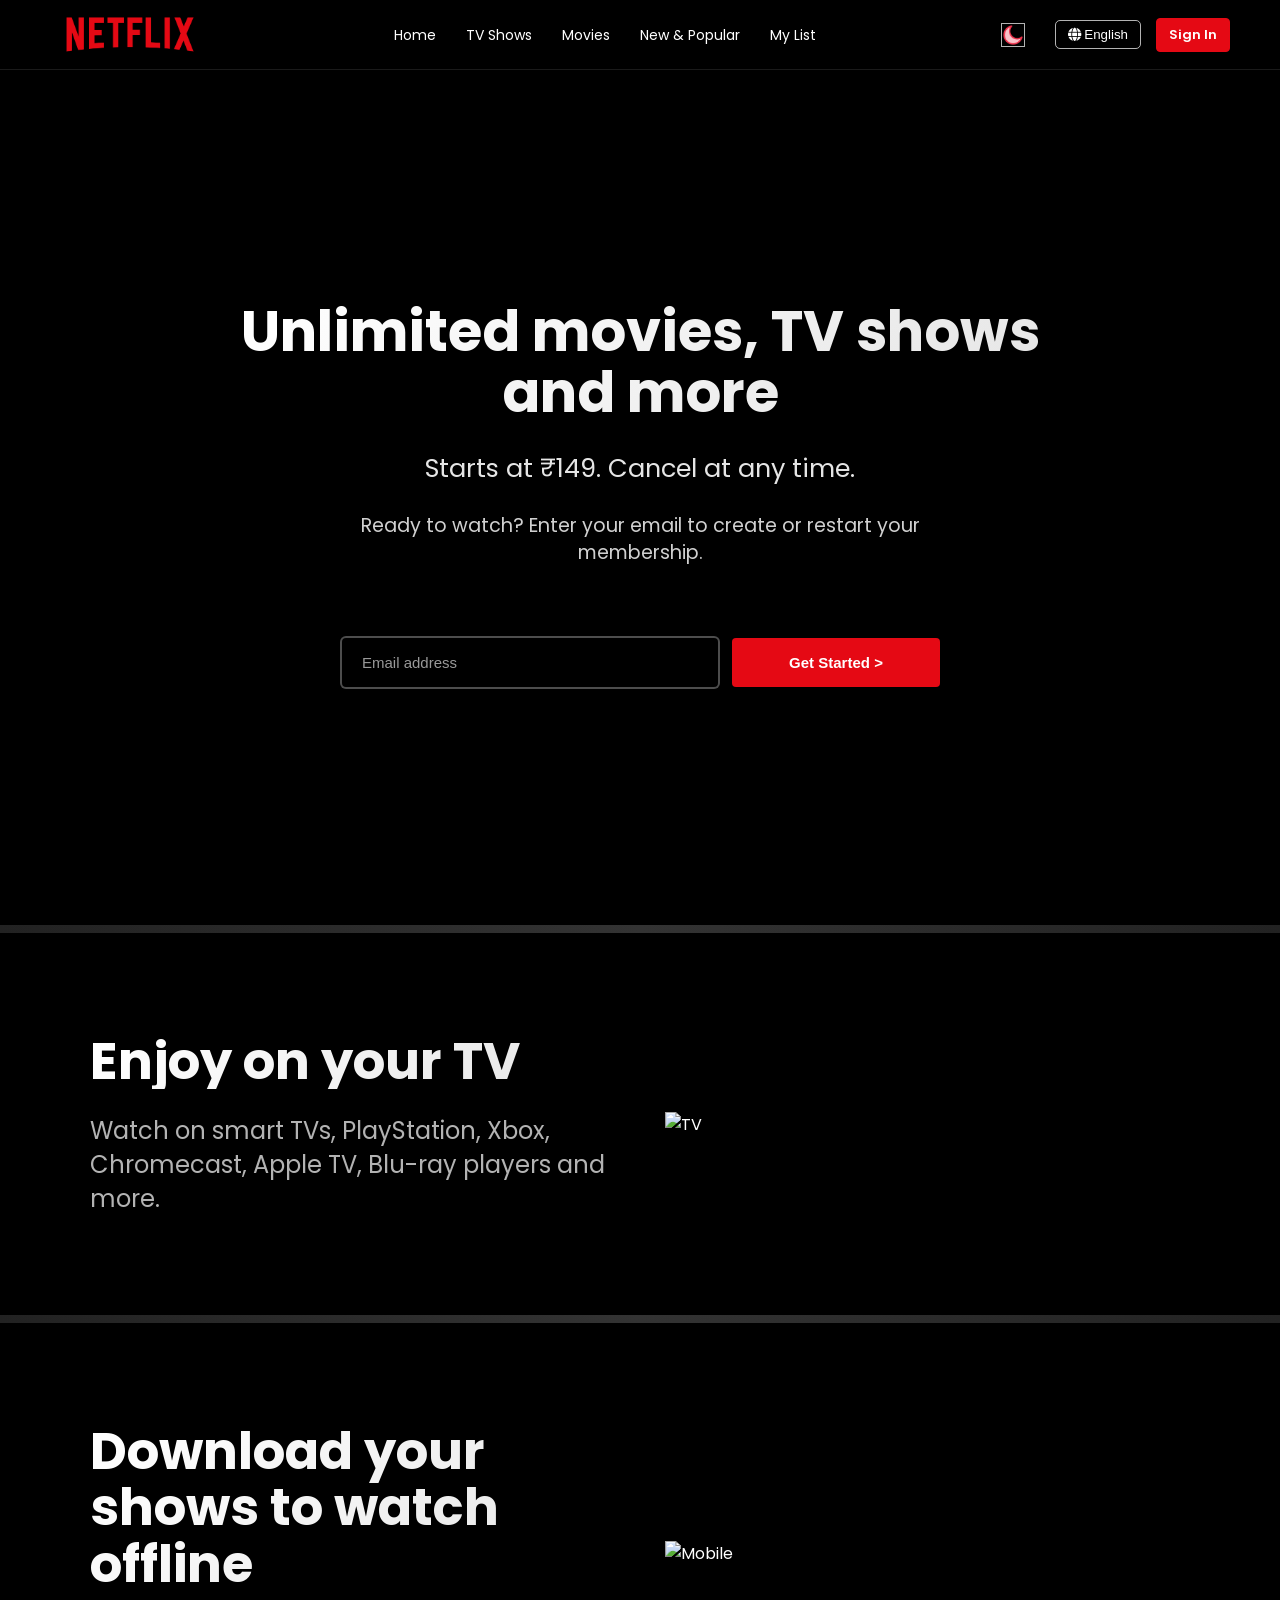
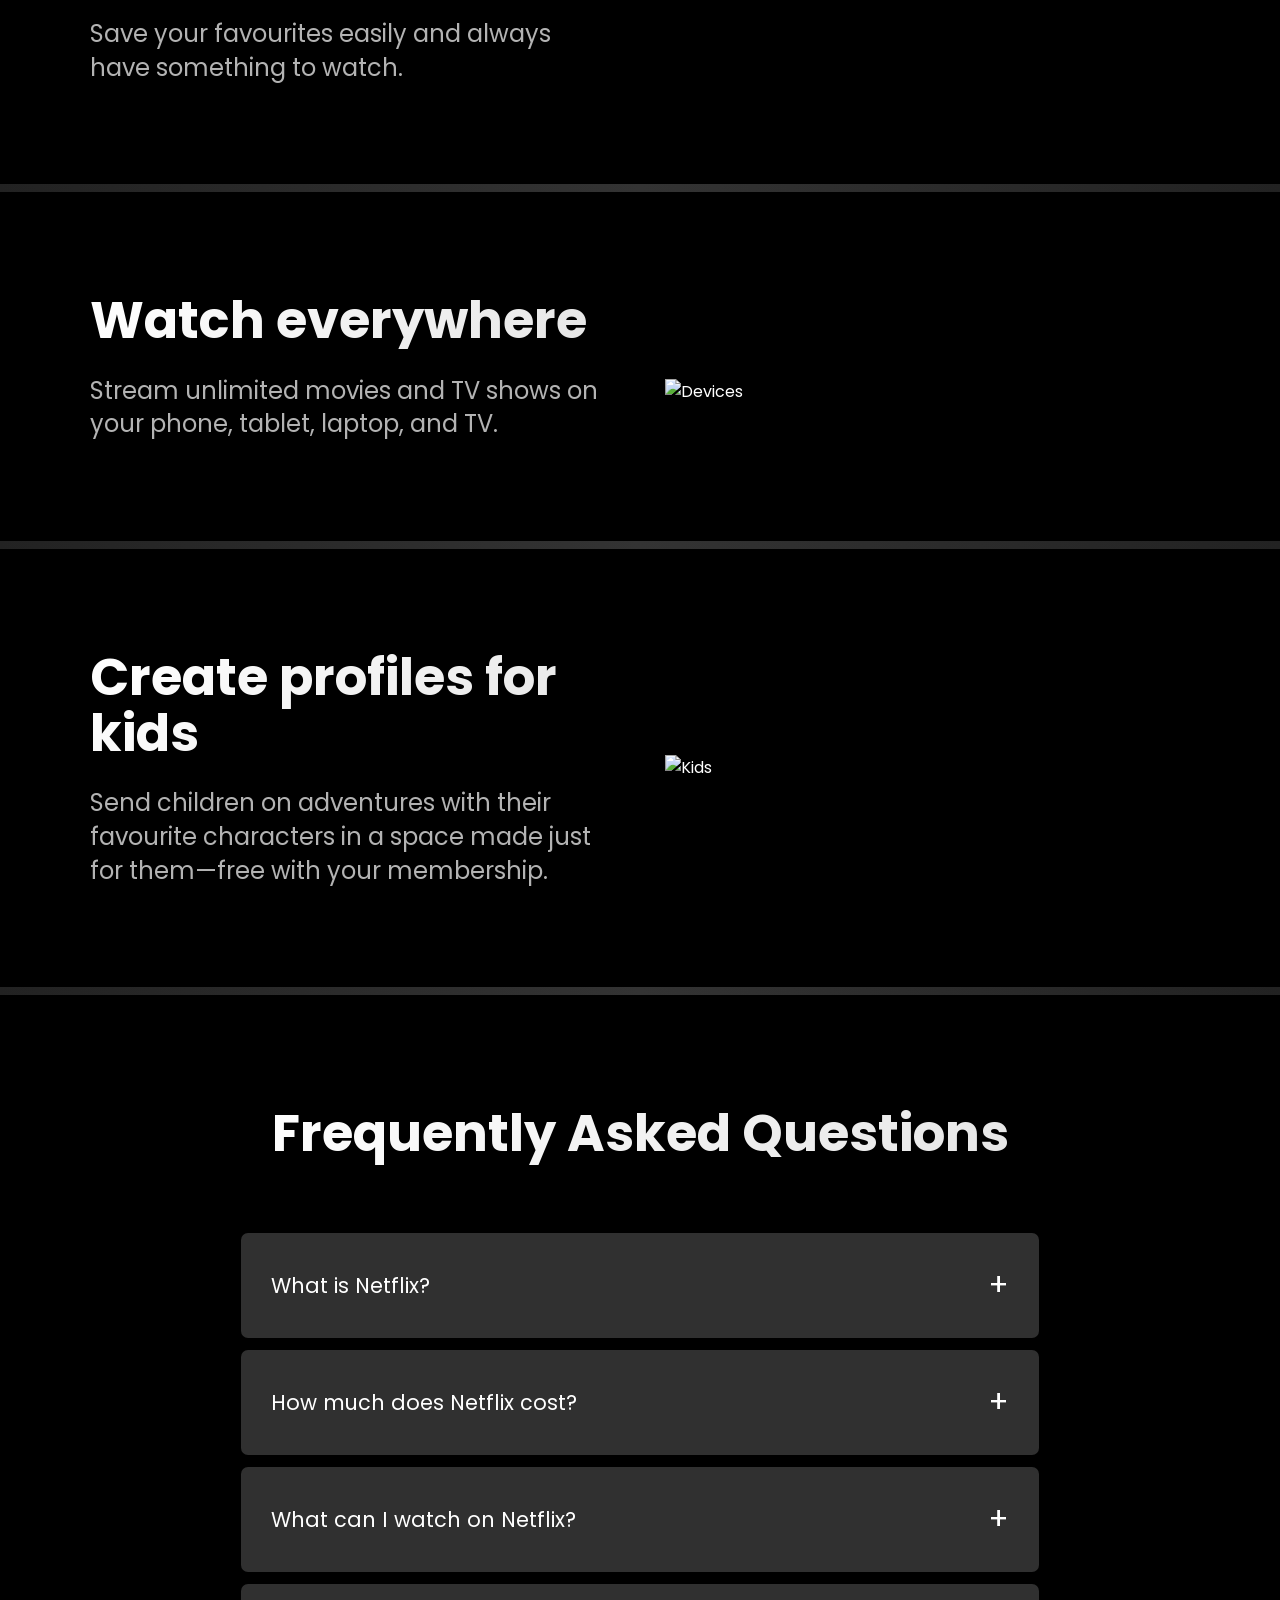
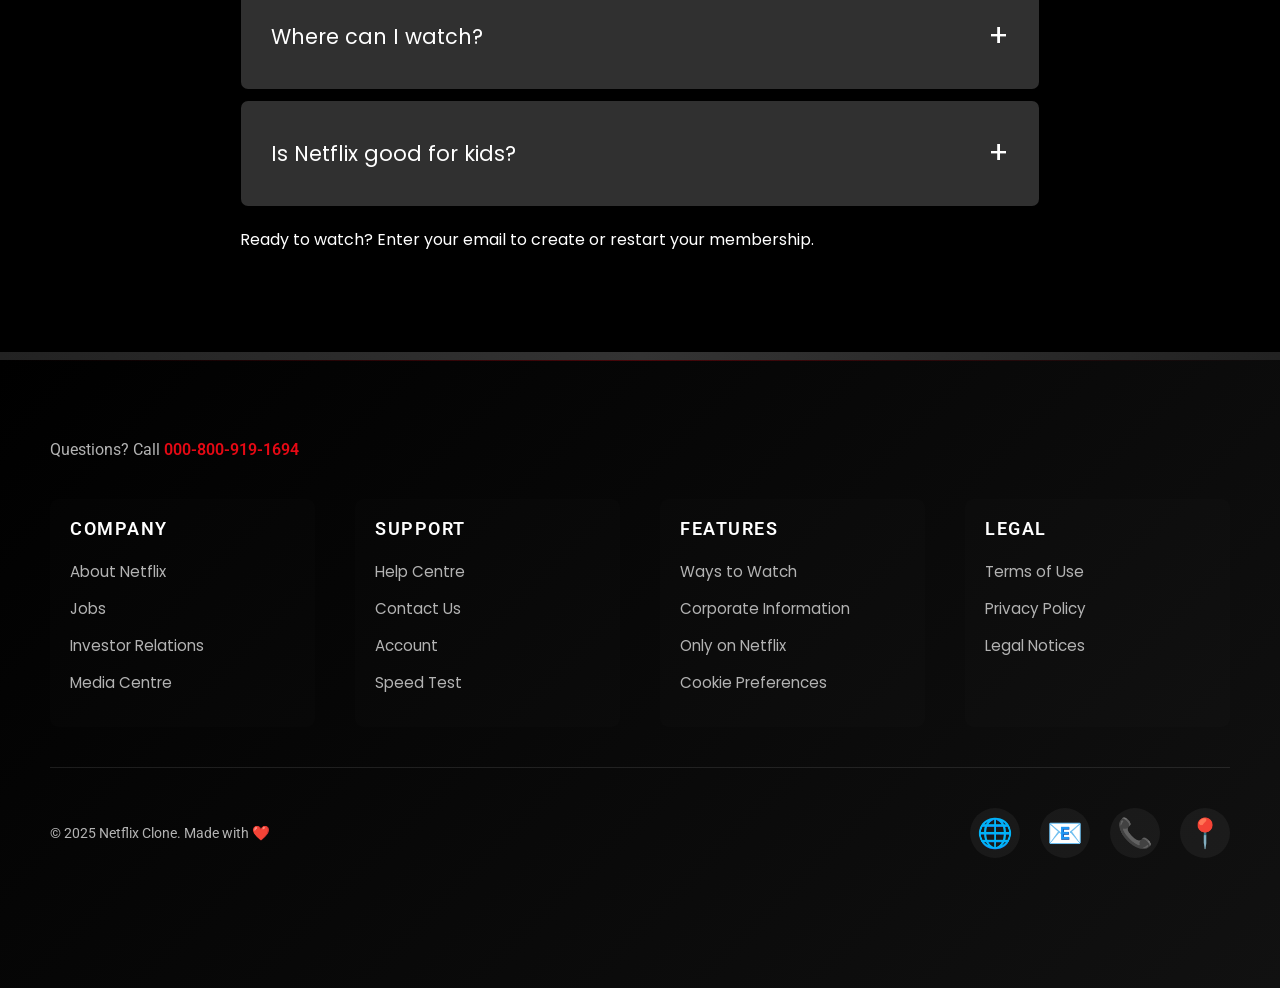
==== index.html @ 2ca9ced9 "AOS Animations added" ====
<!DOCTYPE html>
<html lang="en">
  <head>
    <meta charset="UTF-8" />
    <meta name="viewport" content="width=device-width, initial-scale=1.0" />
    <link
      href="https://fonts.googleapis.com/css2?family=Roboto:wght@400;700&family=Poppins:wght@300;400;600;700&display=swap"
      rel="stylesheet"
    />
    <link
      rel="stylesheet"
      href="https://cdnjs.cloudflare.com/ajax/libs/font-awesome/6.0.0/css/all.min.css"
    />
    <title>Netflix Clone</title>
    <link rel="stylesheet" href="style.css" />
    <link href="https://unpkg.com/aos@2.3.1/dist/aos.css" rel="stylesheet">

  </head>
  <body>
    Loading Screen
    <div id="loadingScreen" class="loading-screen">
        <iframe id="netflixIframe" src="animations/netflix.html" frameborder="0"></iframe>
    </div>


    <div class="main">
      <!-- Navigation -->
      <nav class="navbar" id="navbar">
  <div class="logo">
    <img src="assets/images/netflix-logo.png" alt="Netflix Logo" class="netflix-logo-img" />
  </div>
  <ul class="nav-links">
    <li style="--i: 1"><a href="home.html">Home</a></li>
    <li style="--i: 2"><a href="#">TV Shows</a></li>
    <li style="--i: 3"><a href="movies.html">Movies</a></li>
    <li style="--i: 4"><a href="#">New & Popular</a></li>
    <li style="--i: 5"><a href="#">My List</a></li>
  </ul>
  <div class="nav-buttons">
    <!-- Direct icon placement -->
    <img id="theme-toggle" src="darkmode.jpg" alt="Theme" style="width: 24px; height: 24px; cursor: pointer; margin-right: 15px;">
    
    <button id="lang-toggle" data-lang="en" style="background: none; border: 1px solid white; color: white; padding: 6px 12px; border-radius: 5px; cursor: pointer;">
      <i class="fas fa-globe"></i> English
    </button>
    <a href="signin.html" class="btn btn-red-sm">Sign In</a>
  </div>
</nav>


      <div class="box"></div>

      <div  data-aos="fade-up" class="hero">
        <span>Unlimited movies, TV shows and more</span>
        <span>Starts at ₹149. Cancel at any time.</span>
        <span>Ready to watch? Enter your email to create or restart your
          membership.</span
        >
        <div class="hero-buttons">
          <input
            type="email"
            name="email"
            id="heroEmail"
            placeholder="Email address"
            required
          />
          <button
            type="button"
            class="btn btn-red"
            onclick="handleFormSubmit()"
          >
            Get Started &gt;
          </button>
        </div>
      </div>

      <div class="separation"></div>
    </div>

    <section class="first animate-on-scroll">
      <div>
        <span data-aos="fade-up" >Enjoy on your TV</span>
        <span data-aos="fade-up" 
          >Watch on smart TVs, PlayStation, Xbox, Chromecast, Apple TV, Blu-ray
          players and more.</span
        >
      </div>
      <div  data-aos="fade-up"  class="secImg">
        <img  data-aos="fade-up" 
          src="https://assets.nflxext.com/ffe/siteui/acquisition/ourStory/fuji/desktop/tv.png"
          alt="TV"
        />
        <video  data-aos="fade-up"
          src="https://assets.nflxext.com/ffe/siteui/acquisition/ourStory/fuji/desktop/video-tv-in-0819.m4v"
          autoplay
          loop
          muted
        ></video>
      </div>
    </section>

    <div class="separation"></div>

    <section class="first second animate-on-scroll">
      <div class="secImg">
        <img  data-aos="fade-up" 
          src="https://assets.nflxext.com/ffe/siteui/acquisition/ourStory/fuji/desktop/mobile-0819.jpg"
          alt="Mobile"
        />
      </div>
      <div>
        <span  data-aos="fade-up" >Download your shows to watch offline</span>
        <span  data-aos="fade-up" 
          >Save your favourites easily and always have something to watch.</span
        >
      </div>
    </section>

    <div class="separation"></div>

    <section class="first third animate-on-scroll">
      <div>
        <span  data-aos="fade-up" >Watch everywhere</span>
        <span  data-aos="fade-up" 
          >Stream unlimited movies and TV shows on your phone, tablet, laptop,
          and TV.</span
        >
      </div>
      <div  data-aos="fade-up" class="imgno3">
        <img  data-aos="fade-up" 
          src="https://assets.nflxext.com/ffe/siteui/acquisition/ourStory/fuji/desktop/device-pile-in.png"
          alt="Devices"
        />
        <video  data-aos="fade-up" 
          src="https://assets.nflxext.com/ffe/siteui/acquisition/ourStory/fuji/desktop/video-devices-in.m4v"
          autoplay
          loop
          muted
        ></video>
      </div>
    </section>

    <div class="separation"></div>

    <section class="first second animate-on-scroll">
      <div class="secImg">
        <img  data-aos="fade-up" 
          src="https://occ-0-2849-3646.1.nflxso.net/dnm/api/v6/19OhWN2dO19C9txTON9tvTFtefw/AAAABVr8nYuAg0xDpXDv0VI9HUoH7r2aGp4TKRCsKNQrMwxzTtr-NlwOHeS8bCI2oeZddmu3nMYr3j9MjYhHyjBASb1FaOGYZNYvPBCL.png?r=54d"
          alt="Kids"
        />
      </div>
      <div>
        <span  data-aos="fade-up" >Create profiles for kids</span>
        <span  data-aos="fade-up" 
          >Send children on adventures with their favourite characters in a
          space made just for them—free with your membership.</span
        >
      </div>
    </section>

    <div class="separation"></div>

    <section class="faq">
  <h2  data-aos="fade-up"  data-i18n="faq_heading">Frequently Asked Questions</h2>

      <div class="faqbox" style="--i: 1">
    <div class="faq-header">
      <div data-aos="fade-right" class="question" data-i18n="faq_q1">What is Netflix?</div>
      <span class="faq-plus-icon ">+</span>
    </div>
    <div  data-aos="fade-up"  class="answer" data-i18n="faq_a1">
      Netflix is a streaming service that offers a wide variety of award-winning TV shows, movies, anime, documentaries and more.
    </div>
  </div>

        <div  data-aos="fade-up"  class="faqbox" style="--i: 2">
    <div class="faq-header">
      <div data-aos="fade-right" class="question" data-i18n="faq_q2">How much does Netflix cost?</div>
      <span data-aos="fade-right" class="faq-plus-icon ">+</span>
    </div>
    <div data-aos="fade-right" class="answer" data-i18n="faq_a2">
      Watch Netflix on your smartphone, tablet, Smart TV, laptop, or streaming device, all for one fixed monthly fee. Plans start from ₹149 to ₹649 a month.
    </div>
  </div>

        <div class="faqbox" style="--i: 3">
    <div class="faq-header">
      <div data-aos="fade-right" class="question" data-i18n="faq_q3">What can I watch on Netflix?</div>
      <span data-aos="fade-right" class="faq-plus-icon ">+</span>
    </div>
    <div class="answer" data-i18n="faq_a3">
      Netflix has an extensive library of feature films, documentaries, TV shows, anime, award-winning Netflix originals, and more.
    </div>
  </div>

  <div class="faqbox" style="--i: 4">
    <div class="faq-header">
      <div data-aos="fade-right" class="question" data-i18n="faq_q4">Where can I watch?</div>
      <span data-aos="fade-right" class="faq-plus-icon ">+</span>
    </div>
    <div data-aos="fade-right" class="answer" data-i18n="faq_a4">
      Watch anywhere, anytime. Sign in with your Netflix account to watch instantly on the web at netflix.com from your personal computer or on any internet-connected device.
    </div>
  </div>

  <div class="faqbox" style="--i: 5">
    <div class="faq-header">
      <div class="question" data-i18n="faq_q5" data-aos="fade-right">Is Netflix good for kids?</div>
      <span data-aos="fade-right" class="faq-plus-icon ">+</span>
    </div>
    <div class="answer" data-i18n="faq_a5">
      The Netflix Kids experience is included in your membership to give parents control while kids enjoy family-friendly TV shows and movies.
    </div>
  </div>

  <p data-aos="fade-up" data-i18n="faq_cta" style="margin-top: 20px;">
    Ready to watch? Enter your email to create or restart your membership.
  </p>
</section>

    <div class="separation"></div>

    <!-- Back to Top Button (Circular Progress) -->
    <button
      id="backToTopBtn"
      class="back-to-top-progress"
      onclick="scrollToTop()"
      title="Back to top"
      aria-label="Back to top"
    >
      <svg viewBox="0 0 36 36" class="circular-progress">
        <path
          class="circle-bg"
          d="M18 2.0845 a 15.9155 15.9155 0 0 1 0 31.831 a 15.9155 15.9155 0 0 1 0 -31.831"
        />
        <path
          class="circle-progress"
          stroke-dasharray="0, 100"
          d="M18 2.0845 a 15.9155 15.9155 0 0 1 0 31.831 a 15.9155 15.9155 0 0 1 0 -31.831"
        />
      </svg>
      <i class="fas fa-arrow-up"></i>
    </button>

    <!-- Enhanced Footer -->
    <footer>
      <div class="footer-container">
        <div class="footer-contact">
          <p data-aos="fade-up">
            Questions? Call <a href="tel:000-800-919-1694">000-800-919-1694</a>
          </p>
        </div>

      
          
          <div class="footer-links">
              <div class="footer-column" style="--i: 1">
                  <h4 data-aos="fade-up">Company</h4>
                  <ul data-aos="fade-up">
                      <li><a href="#">About Netflix</a></li>
                      <li><a href="#">Jobs</a></li>
                      <li><a href="#">Investor Relations</a></li>
                      <li><a href="#">Media Centre</a></li>
                  </ul>
              </div>
              
              <div class="footer-column" style="--i: 2">
                  <h4 data-aos="fade-up">Support</h4>
                  <ul data-aos="fade-up">
                      <li><a href="#">Help Centre</a></li>
                      <li><a href="contact-us.html">Contact Us</a></li>
                      <li><a href="#">Account</a></li>
                      <li><a href="#">Speed Test</a></li>
                  </ul>
              </div>
              
              <div class="footer-column" style="--i: 3">
                  <h4 data-aos="fade-up">Features</h4>
                  <ul data-aos="fade-up">
                      <li><a href="#">Ways to Watch</a></li>
                      <li><a href="#">Corporate Information</a></li>
                      <li><a href="#">Only on Netflix</a></li>
                      <li><a href="#">Cookie Preferences</a></li>
                  </ul>
              </div>
              
              <div class="footer-column" style="--i: 4">
                  <h4 data-aos="fade-up">Legal</h4>
                  <ul data-aos="fade-up">
                      <li><a href="/Terms of use/terms.html">Terms of Use</a></li>
                      <li><a href="/Privacy/privacy.html">Privacy Policy</a></li>
                      <li><a href="/Legal Notices/legal.html">Legal Notices</a></li>
                  </ul>
              </div> 
          </div>
        </div>

        <div class="footer-bottom">
          <p data-aos="fade-up">&copy; 2025 Netflix Clone. Made with ❤️</p>
          <div data-aos="fade-up" class="social-links">
            <a href="#" aria-label="Social Media">🌐</a>
            <a href="#" aria-label="Contact Email">📧</a>
            <a href="#" aria-label="Contact Phone">📞</a>
            <a href="#" aria-label="Location">📍</a>
          </div>
        </div>
      </div>
    </footer>

    <script src="script.js"></script>
<script src="https://unpkg.com/aos@2.3.1/dist/aos.js"></script>
<script>
  AOS.init({
    duration: 800,
    easing: 'ease-in-out',
    once: true,
    delay: 400
  });

  window.addEventListener("message", function(event) {
    console.log("Message received in parent:", event.data);

    if (event.data === "netflix-animation-complete") {
      const loading = document.getElementById("loadingScreen");
      if (loading) loading.style.display = "none";  // hide preloader
      document.body.style.overflow = "";            // restore scrolling

      // Force AOS to recalc after layout changes
      requestAnimationFrame(() => {
        AOS.refreshHard();
        window.dispatchEvent(new Event("scroll"));  // force trigger
        window.scrollBy(0, 1); 
        window.scrollBy(0, -1); 
      });
    }
  });
</script>
  </body>
</html>

<style>
  /* ...existing styles... */
  .netflix-logo-img {
    max-width: 160px;
    width: 100%;
    height: auto;
    display: block;
  }
  @media (max-width: 480px) {
    .netflix-logo-img {
      max-width: 100px;
    }
  }
</style>
---- style.css ----
/* @import url('./animations/loading-animation.css'); */

/* Global Reset & Base Styles */
* {
  margin: 0;
  padding: 0;
  box-sizing: border-box;
  transition: all 0.3s ease; /* Smooth transitions f */
}

/* Theme Variable */
:root {
 --bg-primary: #000000;
  --bg-secondary: #111111;
  --bg-tertiary: #222222;
  --text-primary: #ffffff;
  --text-secondary: #e5e5e5;
  --text-muted: #b3b3b3;
  --border-color: rgba(255, 255, 255, 0.1);
  --separation-bg: linear-gradient(90deg, #222, #333, #222);
}

/* Light Theme Variables */
:root.light-theme {
  --bg-primary: #ffffff;
  --bg-secondary: #f8f9fa;
  --bg-tertiary: #e9ecef;
  --text-primary: #000000;
  --text-secondary: #333333;
  --text-muted: #666666;
  --border-color: rgba(0, 0, 0, 0.1);
  --separation-bg: linear-gradient(90deg, #ddd, #ccc, #ddd);
}

body {
  background-color: #000;
  color: #fff;
  overflow-x: hidden;
  background-color: var(--bg-primary);
  color: var(--text-primary);
  font-family: "Poppins", sans-serif;
  overflow-x: hidden;
  transition: all 0.3s ease;
}

/* Language button styles - Fixed to match original */
.lang-btn {
  padding: 6px 12px;
  border: 1px solid rgba(255, 255, 255, 0.7);
  background: transparent;
  color: #fff;
  text-decoration: none;
  border-radius: 4px;
  font-size: 13px;
  cursor: pointer;
  display: inline-block;
  position: relative;
  overflow: hidden;
  transition: all 0.3s ease;
}

/* Theme toggle button styles */
.nav-buttons .theme-btn {
  display: flex !important;
  align-items: center !important;
  gap: 6px !important;
  padding: 6px 12px !important;
  border: 1px solid rgba(255, 255, 255, 0.7) !important;
  background-color: transparent !important;
  color: #ffffff !important;
  border-radius: 4px !important;
  font-size: 13px !important;
  cursor: pointer !important;
  transition: all 0.3s ease !important;
}

/* Light theme button */
:root.light-theme .nav-buttons .theme-btn {
  color: #000000 !important;
  border: 1px solid rgba(0, 0, 0, 0.7) !important;
  background-color: rgba(255, 255, 255, 0.2) !important;
}

/* Icon styles */
.nav-buttons .theme-btn .theme-icon {
  width: 18px !important;
  height: 18px !important;
  filter: none !important;
  opacity: 1 !important;
  transition: all 0.3s ease !important;
}

/* Text */
.nav-buttons .theme-btn .theme-text {
  font-weight: 500 !important;
  color: #ffffff !important;
}

:root.light-theme .nav-buttons .theme-btn .theme-text {
  color: #000000 !important;
}

:root.light-theme .lang-btn {
  border-color: rgba(0, 0, 0, 0.3);
  color: var(--text-primary);
}

/* Hover effects */
.nav-buttons .theme-btn:hover {
  background-color: rgba(255, 255, 255, 0.1) !important;
  transform: translateY(-2px) scale(1.05) !important;
  border-color: rgba(255, 255, 255, 0.9) !important;
}

:root.light-theme .nav-buttons .theme-btn:hover {
  background-color: rgba(0, 0, 0, 0.15) !important;
  border-color: rgba(0, 0, 0, 0.9) !important;
  color: #000000 !important;
}

.nav-buttons .theme-btn:hover .theme-icon {
  transform: rotate(15deg) scale(1.1) !important;
}


.lang-btn:hover {
  background: rgba(255, 255, 255, 0.1);
  transform: translateY(-2px) scale(1.05);
  border-color: rgba(255, 255, 255, 0.9);
}

/* Force icon visibility with maximum specificity */
#theme-toggle {
  display: block !important;
  visibility: visible !important;
  opacity: 1 !important;
  width: 24px !important;
  height: 24px !important;
  cursor: pointer !important;
  margin-right: 15px !important;
  border: none !important;
  background: none !important;
  filter: none !important;
  position: relative !important;
  z-index: 10000 !important;
  /* Add a temporary border to see if element is there */
  border: 1px solid red !important;
}

#theme-toggle:hover {
  transform: scale(1.1) rotate(15deg) !important;
  opacity: 1 !important;
}

/* Ensure nav-buttons container doesn't hide it */
.nav-buttons {
  display: flex !important;
  align-items: center !important;
  gap: 15px !important;
  z-index: 9999 !important;
  position: relative !important;
}

/* Remove any conflicting styles */
.theme-icon-only {
  display: none !important; /* Remove this class if it exists */
}

.theme-icon-only:hover {
  transform: scale(1.1) rotate(15deg) !important;
}

/* Simple FAQ heading color fix */
:root.light-theme .faq h2 {
  color: #000000 !important;
  background: none !important;
  -webkit-background-clip: unset !important;
  -webkit-text-fill-color: unset !important;
}



/* Content sections theme - Fixed text visibility */
.first {
  padding: 100px 50px;
  display: grid;
  grid-template-columns: 1fr 1fr;
  gap: 50px;
  align-items: center;
  max-width: 1200px;
  margin: 0 auto;
  position: relative;
  background-color: var(--bg-primary);
  color: var(--text-primary);
}

/* Additional override for theme button visibility */
button#theme-toggle {
  color: #ffffff !important;
}

:root.light-theme button#theme-toggle {
  color: #000000 !important;
}

button#theme-toggle .theme-text {
  color: inherit !important;
}

button#theme-toggle .theme-icon {
  display: block !important;
  visibility: visible !important;
}

.first span:first-child {
  display: block;
  font-size: clamp(2rem, 4vw, 3.2rem);
  font-weight: 700;
  margin-bottom: 25px;
  line-height: 1.1;
  color: var(--text-primary);
}

:root.light-theme .first span:first-child {
  background: none;
  -webkit-background-clip: unset;
  -webkit-text-fill-color: unset;
  color: var(--text-primary);
}

.first span:last-child {
  display: block;
  font-size: clamp(1.1rem, 2vw, 1.5rem);
  color: var(--text-muted);
  line-height: 1.4;
}

/* Ensure all sections inherit theme colors */
.first.second {
  direction: rtl;
  background-color: var(--bg-primary);
  color: var(--text-primary);
}

.first.second > * {
  direction: ltr;
}

.first.third {
  background-color: var(--bg-primary);
  color: var(--text-primary);
}

.first.animate-on-scroll {
  background-color: var(--bg-primary);
  color: var(--text-primary);
}


html {
  scroll-behavior: smooth;
}

/* Custom Scrollbar  */
::-webkit-scrollbar {
  width: 5px;
}
::-webkit-scrollbar-track {
  background: #1a1a1a;
}
::-webkit-scrollbar-thumb {
  background: #e50914;
  border-radius: 4px;
}
::-webkit-scrollbar-thumb:hover {
  background: #f40612;
}

/* Keyframe Animations */
@keyframes fadeInUp {
  from {
    opacity: 0;
    transform: translateY(40px);
  }
  to {
    opacity: 1;
    transform: translateY(0);
  }
}

@keyframes slideDown {
  from {
    opacity: 0;
    transform: translateY(-30px);
  }
  to {
    opacity: 1;
    transform: translateY(0);
  }
}

@keyframes shimmer {
  0% {
    left: -100%;
  }
  100% {
    left: 100%;
  }
}

/* Navigation Bar */
.navbar {
  position: fixed;
  top: 0;
  width: 100%;
  z-index: 1000;
  padding: 15px 50px;
  height: 70px;
  background: linear-gradient(180deg, rgba(0, 0, 0, 0.9) 0%, rgba(0, 0, 0, 0.7) 70%, transparent 100%);
  display: flex;
  justify-content: space-between;
  align-items: center;
}

.navbar.scrolled {
  background: rgba(0, 0, 0, 0.95);
  backdrop-filter: blur(15px);
  border-bottom: 1px solid rgba(255, 255, 255, 0.1);
}

.netflix-logo {
  height: 28px;
  animation: slideDown 0.8s ease;
}
.netflix-logo:hover {
  transform: scale(1.1) rotate(1deg);
  filter: brightness(1.2);
}

.nav-links {
  display: flex;
  list-style: none;
  gap: 30px;
}
.nav-links li {
  animation: slideDown 0.8s ease;
  animation-delay: calc(var(--i) * 0.1s);
  opacity: 0;
  animation-fill-mode: forwards;
}
.nav-links a {
  color: #fff;
  text-decoration: none;
  font-size: 14px;
  position: relative;
  padding: 8px 0;
}
.nav-links a:hover {
  color: #e5e5e5;
  transform: translateY(-2px);
}
.nav-links a::after {
  content: "";
  position: absolute;
  bottom: 0;
  left: 50%;
  width: 0;
  height: 2px;
  background: linear-gradient(90deg, transparent, #e50914, transparent);
  transform: translateX(-50%);
}
.nav-links a:hover::after {
  width: 100%;
}

.nav-buttons {
  display: flex;
  align-items: center;
  gap: 15px;
  animation: slideDown 0.8s ease;
  animation-delay: 0.6s;
  opacity: 0;
  animation-fill-mode: forwards;
}

.btn {
  padding: 6px 12px;
  border: 1px solid rgba(255, 255, 255, 0.7);
  background: transparent;
  color: #fff;
  text-decoration: none;
  border-radius: 4px;
  font-size: 13px;
  cursor: pointer;
  display: inline-block;
  position: relative;
  overflow: hidden;
}
.btn:hover {
  background: rgba(255, 255, 255, 0.1);
  transform: translateY(-2px) scale(1.05);
  border-color: rgba(255, 255, 255, 0.9);
}

.btn-red-sm {
  background: #e50914;
  border-color: #e50914;
  font-weight: 600;
}
.btn-red-sm:hover {
  background: #f40612;
  transform: translateY(-3px) scale(1.08);
  box-shadow: 0 8px 25px rgba(229, 9, 20, 0.4);
}

.btn-red {
  background: #e50914;
  border-color: #e50914;
  font-weight: 600;
  position: relative;
  overflow: hidden;
}
.btn-red:hover {
  background: #f40612;
  transform: translateY(-3px) scale(1.08);
  box-shadow: 0 10px 30px rgba(229, 9, 20, 0.5);
}

.main {
  position: relative;
}
.box {
  /* Background overlay */
  position: absolute;
  top: 0;
  left: 0;
  width: 100%;
  height: 100vh;
  z-index: -1;
  background: linear-gradient(rgba(0, 0, 0, 0.6), rgba(0, 0, 0, 0.6)),
    url("https://assets.nflxext.com/ffe/siteui/vlv3/9d3533b2-0e2b-40b2-95e0-ecd7979cc88b/a3873901-5b7c-46eb-b9fa-12fea5197bd3/IN-en-20240311-popsignuptwoweeks-perspective_alpha_website_large.jpg");
  background-size: cover;
  background-position: center;
}

.hero {
  display: flex;
  flex-direction: column;
  align-items: center;
  justify-content: center;
  text-align: center;
  min-height: 100vh;
  padding: 120px 20px 80px;
  animation: fadeInUp 1.2s ease;
  position: relative;
  z-index: 10;
}
.hero span {
  display: block;
  margin-bottom: 25px;
  animation: fadeInUp 1s cubic-bezier(0.4, 0, 0.2, 1);
  animation-delay: calc(var(--i) * 0.3s);
  opacity: 0;
  animation-fill-mode: forwards;
}
.hero span:nth-child(1) {
  --i: 1;
  font-size: clamp(2.2rem, 4.5vw, 3.5rem);
  font-weight: 700;
  line-height: 1.1;
  max-width: 800px;
  background: linear-gradient(135deg, #fff 0%, #e5e5e5 100%);
  -webkit-background-clip: text;
  -webkit-text-fill-color: transparent;
  font-family: "Poppins", sans-serif;
}
.hero span:nth-child(2) {
  --i: 2;
  font-size: clamp(1.1rem, 2.2vw, 1.6rem);
  color: #e5e5e5;
}
.hero span:nth-child(3) {
  --i: 3;
  font-size: clamp(0.95rem, 1.8vw, 1.2rem);
  margin-bottom: 40px;
  max-width: 600px;
  color: #d0d0d0;
  line-height: 1.4;
}

.hero-buttons {
  display: flex;
  align-items: center;
  gap: 12px;
  width: 100%;
  max-width: 600px;
  margin: 30px auto 0;
  animation: fadeInUp 1s cubic-bezier(0.4, 0, 0.2, 1);
  animation-delay: 1s;
  opacity: 0;
  animation-fill-mode: forwards;
}
.hero-buttons input[type="email"] {
  flex: 2;
  min-width: 200px;
  padding: 16px 20px;
  font-size: 15px;
  border: 2px solid rgba(255, 255, 255, 0.3);
  border-radius: 6px;
  background: rgba(0, 0, 0, 0.6);
  color: white;
  backdrop-filter: blur(10px);
}
.hero-buttons input[type="email"]:focus {
  outline: none;
  border-color: #e50914;
  background: rgba(0, 0, 0, 0.8);
  transform: scale(1.02) translateY(-2px);
  box-shadow: 0 10px 30px rgba(229, 9, 20, 0.3);
}
.hero-buttons input[type="email"]::placeholder {
  color: #999;
}
.hero-buttons button {
  flex: 1;
  min-width: 120px;
  padding: 16px 20px;
  font-size: 15px;
  border: none;
}

.separation {
  height: 8px;
  background: linear-gradient(90deg, #222, #333, #222);
  position: relative;
  overflow: hidden;
}
.separation::after {
  content: "";
  position: absolute;
  top: 0;
  left: -100%;
  width: 100%;
  height: 100%;
  background: linear-gradient(90deg, transparent, rgba(229, 9, 20, 0.3), transparent);
  animation: shimmer 3s ease-in-out infinite;
}

/* Feature Sections - Engaging & Animated! */
.first {
  padding: 100px 50px;
  display: grid;
  grid-template-columns: 1fr 1fr;
  gap: 50px;
  align-items: center;
  max-width: 1200px;
  margin: 0 auto;
  position: relative;
}
.first.second {
  direction: rtl; /* Reverse order for alternating sections */
}
.first.second > * {
  direction: ltr; /* Keep content direction normal */
}
.first span:first-child {
  display: block;
  font-size: clamp(2rem, 4vw, 3.2rem);
  font-weight: 700;
  margin-bottom: 25px;
  line-height: 1.1;
  background: linear-gradient(135deg, #fff 0%, #e5e5e5 100%);
  -webkit-background-clip: text;
  -webkit-text-fill-color: transparent;
}
.first span:last-child {
  display: block;
  font-size: clamp(1.1rem, 2vw, 1.5rem);
  color: #b3b3b3;
  line-height: 1.4;
}

/* For 1st TV and vedio */
.secImg {
  position: relative;
}
.secImg img {
  position:relative;
    z-index: 10;
    width:490px
}
.secImg:hover {
  transform: scale(1.05) rotate(0.05deg);
}
.secImg video {
  position: absolute;
    max-width: 360px;
    top: 75px;
    left: 65px;
}
/*For 2nd TV and vedio */
.imgno3{
    position: relative;
}
.imgno3 img{
    position: relative;
    padding-top: 50px;
    height:408px;
    width: 544px;
    z-index: 10;
}
.imgno3:hover {
  transform: scale(1.05) rotate(0.05deg);
}
.imgno3 video{
    position: absolute;
    height: 280px;
    width: 350px;
    top:65px;
    left: 100px;
}

/*Frequent ask question  */

.faq {
  padding: 100px 50px;
  max-width: 900px;
  margin: 0 auto;
}
.faq h2 {
  text-align: center;
  font-size: clamp(2rem, 4vw, 3.2rem);
  font-weight: 700;
  margin-bottom: 60px;
  animation: fadeInUp 1s ease;
  background: linear-gradient(135deg, #fff 0%, #e5e5e5 100%);
  -webkit-background-clip: text;
  -webkit-text-fill-color: transparent;
  font-family: "Poppins", sans-serif;
}

.faqbox {
  margin-bottom: 10px;
  animation: fadeInUp 1s cubic-bezier(0.4, 0, 0.2, 1);
  animation-delay: calc(var(--i) * 0.1s);
  opacity: 0;
  animation-fill-mode: forwards;
  border-radius: 8px;
  overflow: hidden;
  position: relative; /* For the subtle border effect */
  border: 1px solid transparent; /* Initial transparent border */
}
.faqbox:hover {
  transform: translateY(-2px);
  box-shadow: 0 5px 20px rgba(0, 0, 0, 0.3);
  border-color: rgba(229, 9, 20, 0.3); /* Subtle red border on hover */
}

.faq-header {
  background: #303030;
  padding: 30px;
  cursor: pointer;
  display: flex;
  justify-content: space-between;
  align-items: center;
  position: relative;
  overflow: hidden;
}
.faq-header:hover {
  background: #404040;
  transform: translateY(-1px);
}
.faq-header:hover .question {
  color: #e5e5e5; /* Text color change on hover */
}
.faq-header:hover .icon {
  filter: drop-shadow(0 0 10px rgba(255, 255, 255, 0.5)); /* Subtle glow on icon */
  transform: rotate(45deg) scale(1.1); /* Slight rotation and scale on hover */
}

.question {
  font-size: 1.3rem;
  font-family: "Poppins", sans-serif;
}
.icon {
  filter: drop-shadow(0 0 5px rgba(255, 255, 255, 0.3));
}

.faq-plus-icon {
  font-size: 30px;
  margin-left: 10px;
  transition: transform 0.3s ease;
  color: white;
}
.faqbox.open .icon {
  transform: rotate(45deg) scale(1.1);
  filter: drop-shadow(0 0 10px rgba(229, 9, 20, 0.5));
  transition: transform 0.4s ease;
}

.answer {
  background: #303030;
  padding: 0 30px;
  max-height: 0;
  overflow: hidden;
  font-size: 1.1rem;
  line-height: 1.5;
  color: #d0d0d0;
  opacity: 0;
  transform: translateY(10px);
  transition:
    max-height 0.45s cubic-bezier(0.4, 0, 0.2, 1),
    opacity 0.3s 0.1s cubic-bezier(0.4, 0, 0.2, 1),
    transform 0.3s 0.1s cubic-bezier(0.4, 0, 0.2, 1);
  will-change: max-height, opacity, transform;
}
.faqbox.open .answer {
  padding: 30px;
  max-height: 400px;
  opacity: 1;
  transform: translateY(0);
  transition-delay: 0s, 0.05s, 0.05s;
}

.answer.show {
  display: block;
}

.faq-cta {
  text-align: center;
  margin-top: 50px;
  animation: fadeInUp 1s ease;
  animation-delay: 0.8s;
  opacity: 0;
  animation-fill-mode: forwards;
}
.faq-cta p {
  font-size: 1.2rem;
  margin-bottom: 20px;
}

/* Back to Top Button (Circular Progress) - A visual journey! */
.back-to-top-progress {
  position: fixed;
  bottom: 30px;
  right: 30px;
  width: 60px; 
  height: 60px;
  border-radius: 50%;
  background: transparent; 
  border: none;
  cursor: pointer;
  display: none; 
  align-items: center;
  justify-content: center;
  z-index: 1000;
  box-shadow: 0 5px 20px rgba(0, 0, 0, 0.3);
  overflow: visible; 
}
.back-to-top-progress:hover {
  background: linear-gradient(135deg, #f40612, #ff1e2d); /* Hover background for the button itself */
  transform: scale(1.15) rotate(5deg);
  box-shadow: 0 8px 30px rgba(229, 9, 20, 0.5);
}
.back-to-top-progress .fas {
  /* Arrow icon */
  color: #fff;
  font-size: 1.2rem;
  position: absolute;
  z-index: 2;
}

.circular-progress {
  position: absolute;
  width: 100%;
  height: 100%;
  transform: rotate(-90deg); /* Start from top */
}
.circular-progress .circle-bg {
  fill: none;
  stroke: rgba(255, 255, 255, 0.1); /* Light background for the circle */
  stroke-width: 2; /* Thinner background line */
}
.circular-progress .circle-progress {
  fill: none;
  stroke: #e50914; /* Red progress color */
  stroke-width: 3; /* Thinner red progress line */
  stroke-linecap: round;
  transition: stroke-dasharray 0.3s linear, stroke-dashoffset 0.3s linear; /* Smooth progress fill */
}

/* Enhanced Footer - Elegant & Interactive! */
footer {
  padding: 80px 50px 30px;
  background: linear-gradient(135deg, #000 0%, #111 100%);
  position: relative;
  overflow: hidden;
}
footer::before {
  /* Top border shimmer */
  content: "";
  position: absolute;
  top: 0;
  left: 0;
  width: 100%;
  height: 1px;
  background: linear-gradient(90deg, transparent, rgba(229, 9, 20, 0.3), transparent);
  animation: shimmer 4s ease-in-out infinite;
}

.footer-container {
  max-width: 1200px;
  margin: 0 auto;
  position: relative;
  z-index: 2;
}

.footer-contact {
  margin-bottom: 40px;
  animation: fadeInUp 1s ease;
  transform: translateY(20px);
  opacity: 0;
  animation-fill-mode: forwards;
}
.footer-contact p {
  color: #b3b3b3;
  font-family: "Roboto", sans-serif;
}
.footer-contact a {
  color: #e50914;
  text-decoration: none;
  position: relative;
  font-weight: 600;
}
.footer-contact a:hover {
  color: #f40612;
  transform: translateY(-1px);
  text-shadow: 0 0 10px rgba(229, 9, 20, 0.3);
}

.footer-links {
  display: grid;
  grid-template-columns: repeat(4, 1fr);
  gap: 40px;
  margin-bottom: 40px;
}
.footer-column {
  animation: fadeInUp 1s ease;
  animation-delay: calc(var(--i) * 0.15s);
  opacity: 0;
  animation-fill-mode: forwards;
  transform: translateY(30px);
  padding: 20px;
  border-radius: 8px;
  position: relative;
  overflow: hidden;
  background: rgba(255, 255, 255, 0.01); /* Very subtle initial background */
}
.footer-column:hover {
  transform: translateY(-8px) scale(1.02);
  box-shadow: 0 10px 30px rgba(0, 0, 0, 0.3);
  background: rgba(255, 255, 255, 0.03); /* Subtle background on hover */
}
.footer-column h4 {
  color: #fff;
  font-size: 1.1rem;
  font-weight: 600;
  margin-bottom: 20px;
  text-transform: uppercase;
  letter-spacing: 1.5px;
  font-family: "Roboto", sans-serif;
  position: relative;
}
.footer-column:hover h4 {
  color: #e50914;
  transform: translateX(5px);
}
.footer-column ul {
  list-style: none;
}
.footer-column li {
  margin-bottom: 12px;
}
.footer-column li:hover {
  transform: translateX(3px); /* Reduced transform distance */
}
.footer-column a {
  color: #b3b3b3;
  text-decoration: none;
  font-size: 0.95rem;
  font-family: "Poppins", sans-serif;
  position: relative;
  display: inline-block;
}
.footer-column a::after {
  /* Red underline effect */
  content: "";
  position: absolute;
  bottom: -2px;
  left: 0;
  width: 0;
  height: 2px;
  background: linear-gradient(90deg, #e50914, #f40612);
}
.footer-column a:hover::after {
  width: 100%;
}
.footer-column a:hover {
  color: #fff;
  transform: translateX(5px); 
  text-shadow: 0 0 8px rgba(255, 255, 255, 0.2);
}

.footer-bottom {
  display: flex;
  justify-content: space-between;
  align-items: center;
  padding: 40px 0 20px;
  border-top: 1px solid rgba(255, 255, 255, 0.1);
  animation: fadeInUp 1s ease;
  animation-delay: 0.8s;
  opacity: 0;
  animation-fill-mode: forwards;
  position: relative;
  margin-bottom: 80px; 
}
.footer-bottom p {
  color: #b3b3b3;
  font-size: 0.9rem;
  font-family: "Roboto", sans-serif;
}

.social-links {
  display: flex;
  gap: 20px;
}
.social-links a {
  color: #b3b3b3;
  font-size: 1.8rem;
  text-decoration: none;
  position: relative;
  display: flex;
  align-items: center;
  justify-content: center;
  width: 50px;
  height: 50px;
  border-radius: 50%;
  background: rgba(255, 255, 255, 0.05);
  backdrop-filter: blur(10px);
}
.social-links a:hover {
  color: #e50914;
  transform: translateY(-5px) scale(1.1) rotate(5deg);
  box-shadow: 0 10px 25px rgba(229, 9, 20, 0.3);
}

/* Loading Screen Styles */
.loading-screen {
    position: fixed;
    top: 0;
    left: 0;
    width: 100%;
    height: 100%;
    background: #000;
    z-index: 9999;
    display: flex;
    align-items: center;
    justify-content: center;
    opacity: 1;
    transition: opacity 0.8s ease;
}

.loading-screen.fade-out {
    opacity: 0;
    pointer-events: none;
}

.loading-screen iframe {
    width: 100%;
    height: 100%;
    border: none;
    background: #000;
}


/* Mobile Responsiveness - Adapting to all screens! */
@media (max-width: 768px) {
  .navbar {
    padding: 10px 20px;
    height: 60px;
  }
  .netflix-logo {
    height: 24px;
  }
  .nav-links {
    display: none;
  }
  .hero {
    padding-top: 100px;
  }
  .hero span:nth-child(1) {
    font-size: clamp(1.8rem, 8vw, 2.5rem);
    margin-top: 10px;
  }
  .hero-buttons {
    flex-direction: column;
  }
  .hero-buttons input[type="email"],
  .hero-buttons .btn-red {
    width: 100%;
    max-width: 350px;
  }
  .first {
    grid-template-columns: 1fr;
    text-align: center;
  }
  .footer-links {
    grid-template-columns: repeat(2, 1fr);
  }
  .footer-bottom {
    flex-direction: column;
    gap: 20px;
    text-align: center;
    margin-bottom: 100px; /* More margin for mobile */
  }
}

@media (max-width: 480px) {
  .footer-links {
    grid-template-columns: 1fr;
  }
}

.animate-on-scroll {
  opacity: 0;
  transform: translateY(40px);
}
.animate-on-scroll.animated {
  opacity: 1;
  transform: translateY(0);
}


/* FAQ section background in light theme */
:root.light-theme .faq {
  background-color: #ffffff !important;
  color: #000000 !important;
}

/* FAQ heading in light theme */
:root.light-theme .faq h2 {
  color: #000000 !important;
  background: linear-gradient(135deg, #333 0%, #000 100%) !important;
  -webkit-background-clip: text !important;
  -webkit-text-fill-color: transparent !important;
}

/* FAQ paragraph text in light theme */
:root.light-theme .faq p {
  color: #333333 !important;
}

/* FAQ boxes in light theme */
:root.light-theme .faqbox {
  background-color: transparent !important;
  border: 1px solid rgba(0, 0, 0, 0.1) !important;
}

:root.light-theme .faqbox:hover {
  border-color: rgba(0, 0, 0, 0.2) !important;
  box-shadow: 0 5px 20px rgba(0, 0, 0, 0.1) !important;
}

/* FAQ headers in light theme */
:root.light-theme .faq-header {
  background: #f8f9fa !important;
  color: #000000 !important;
}

:root.light-theme .faq-header:hover {
  background: #e9ecef !important;
}

/* FAQ questions in light theme */
:root.light-theme .faq-header .question {
  color: #000000 !important;
}

:root.light-theme .faq-header:hover .question {
  color: #333333 !important;
}

/* FAQ answers in light theme */
:root.light-theme .answer {
  background: #f8f9fa !important;
  color: #666666 !important;
}

:root.light-theme .faqbox.open .answer {
  background: #f8f9fa !important;
  color: #666666 !important;
}

/* FAQ icons in light theme */
:root.light-theme .faq .icon {
  color: #000000 !important;
}

/* FAQ hover effects for light theme */
:root.light-theme .faqbox.open .icon {
  filter: drop-shadow(0 0 10px rgba(0, 0, 0, 0.3)) !important;
}

/* Navbar background in dark theme - SOLID */
.navbar {
  background: #000000 !important;
  border-bottom: 1px solid rgba(255, 255, 255, 0.1) !important;
  box-shadow: 0 2px 8px rgba(0, 0, 0, 0.3) !important;
}

.navbar.scrolled {
  background: #000000 !important;
  backdrop-filter: blur(15px);
  border-bottom: 1px solid rgba(255, 255, 255, 0.2) !important;
  box-shadow: 0 4px 12px rgba(0, 0, 0, 0.5) !important;
}

/* Navbar links in dark theme */
.navbar .nav-links a {
  color: #ffffff !important;
}

.navbar .nav-links a:hover {
  color: #e5e5e5 !important;
}

/* Navbar buttons in dark theme */
.navbar .btn {
  color: #ffffff !important;
  border: 1px solid rgba(255, 255, 255, 0.7) !important;
}

.navbar .btn:hover {
  background: rgba(255, 255, 255, 0.1) !important;
  border-color: rgba(255, 255, 255, 0.9) !important;
}

.navbar .btn-red-sm {
  background: #e50914 !important;
  border-color: #e50914 !important;
  color: #ffffff !important;
}

.navbar .btn-red-sm:hover {
  background: #f40612 !important;
}

/* Theme toggle and language button in dark mode */
.navbar #theme-toggle {
  border: 1px solid rgba(255, 255, 255, 0.7) !important;
}

.navbar #lang-toggle {
  background: transparent !important;
  color: #ffffff !important;
  border: 1px solid rgba(255, 255, 255, 0.7) !important;
}

.navbar #lang-toggle:hover {
  background: rgba(255, 255, 255, 0.1) !important;
  border-color: rgba(255, 255, 255, 0.9) !important;
}

/* Navbar background in light theme */
:root.light-theme .navbar {
  background: #ffffff !important;
  border-bottom: 1px solid rgba(0, 0, 0, 0.1) !important;
  box-shadow: 0 2px 8px rgba(0, 0, 0, 0.1) !important;
}

:root.light-theme .navbar.scrolled {
  background: #ffffff !important;
  backdrop-filter: blur(15px);
  border-bottom: 1px solid rgba(0, 0, 0, 0.2) !important;
  box-shadow: 0 4px 12px rgba(0, 0, 0, 0.15) !important;
}


/* Navbar links in light theme */
:root.light-theme .navbar .nav-links a {
  color: #000000 !important;
}

:root.light-theme .navbar .nav-links a:hover {
  color: #333333 !important;
}

/* Navbar buttons in light theme */
:root.light-theme .navbar .btn {
  color: #000000 !important;
  border: 1px solid rgba(0, 0, 0, 0.7) !important;
}

:root.light-theme .navbar .btn:hover {
  background: rgba(0, 0, 0, 0.1) !important;
  border-color: rgba(0, 0, 0, 0.9) !important;
}

:root.light-theme .navbar .btn-red-sm {
  background: #e50914 !important;
  border-color: #e50914 !important;
  color: #ffffff !important;
}

:root.light-theme .navbar .btn-red-sm:hover {
  background: #f40612 !important;
}

/* Theme toggle and language button in light mode */
:root.light-theme .navbar #theme-toggle {
  border: 1px solid rgba(0, 0, 0, 0.7) !important;
}

:root.light-theme .navbar #lang-toggle {
  background: transparent !important;
  color: #000000 !important;
  border: 1px solid rgba(0, 0, 0, 0.7) !important;
}

:root.light-theme .navbar #lang-toggle:hover {
  background: rgba(0, 0, 0, 0.1) !important;
  border-color: rgba(0, 0, 0, 0.9) !important;
}

/* Footer background in light theme */
:root.light-theme footer {
  background: linear-gradient(135deg, #f8f9fa 0%, #e9ecef 100%) !important;
  color: #000000 !important;
}

:root.light-theme footer::before {
  background: linear-gradient(90deg, transparent, rgba(229, 9, 20, 0.3), transparent) !important;
}

/* Footer contact section in light theme */
:root.light-theme footer .footer-contact p {
  color: #666666 !important;
}

:root.light-theme footer .footer-contact a {
  color: #e50914 !important;
}

:root.light-theme footer .footer-contact a:hover {
  color: #f40612 !important;
  text-shadow: 0 0 10px rgba(229, 9, 20, 0.3) !important;
}

/* Footer columns in light theme */
:root.light-theme footer .footer-column {
  background: rgba(0, 0, 0, 0.02) !important;
}

:root.light-theme footer .footer-column:hover {
  background: rgba(0, 0, 0, 0.05) !important;
  box-shadow: 0 10px 30px rgba(0, 0, 0, 0.1) !important;
}

:root.light-theme footer .footer-column h4 {
  color: #000000 !important;
}

:root.light-theme footer .footer-column:hover h4 {
  color: #e50914 !important;
}

:root.light-theme footer .footer-column a {
  color: #666666 !important;
}

:root.light-theme footer .footer-column a:hover {
  color: #000000 !important;
  text-shadow: 0 0 8px rgba(0, 0, 0, 0.2) !important;
}

/* Footer bottom section in light theme */
:root.light-theme footer .footer-bottom {
  border-top: 1px solid rgba(0, 0, 0, 0.1) !important;
}

:root.light-theme footer .footer-bottom p {
  color: #666666 !important;
}

/* Social links in light theme */
:root.light-theme footer .social-links a {
  color: #666666 !important;
  background: rgba(0, 0, 0, 0.05) !important;
}

:root.light-theme footer .social-links a:hover {
  color: #e50914 !important;
  background: rgba(229, 9, 20, 0.1) !important;
  box-shadow: 0 10px 25px rgba(229, 9, 20, 0.2) !important;
}
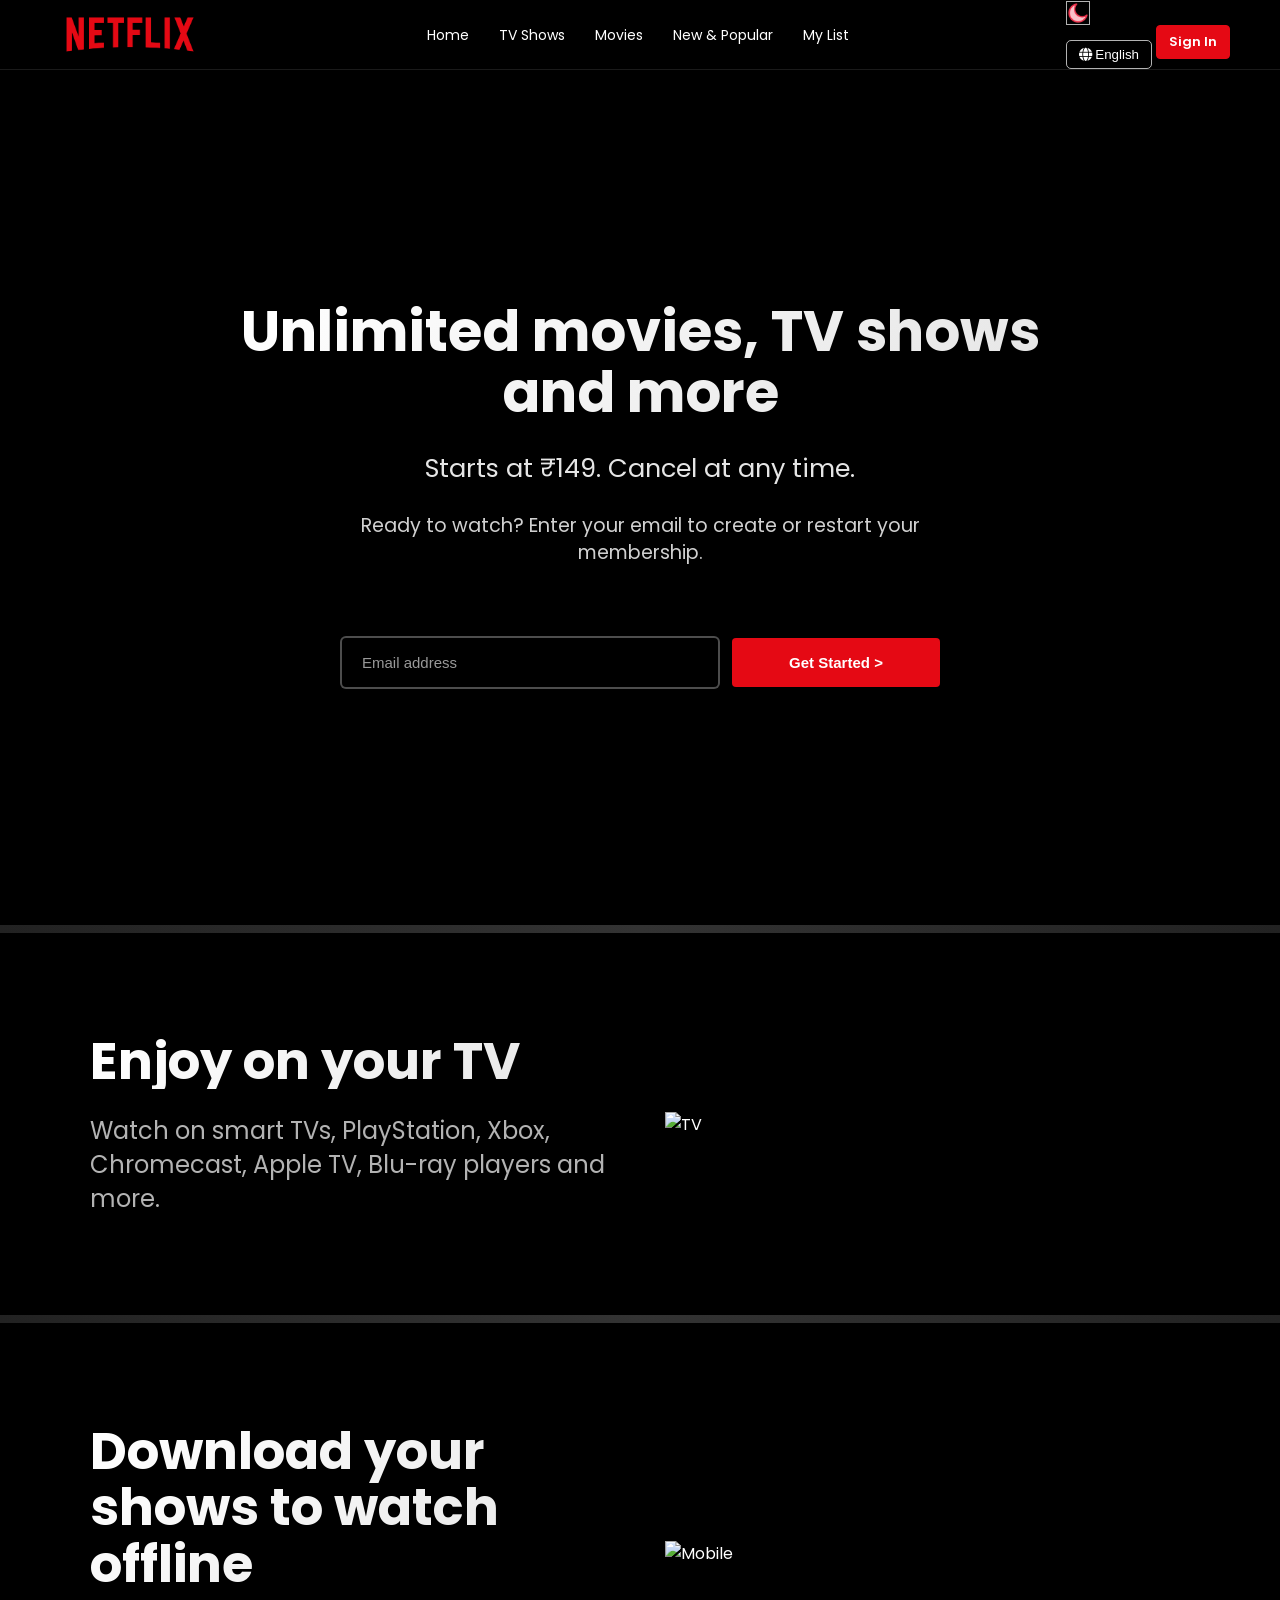
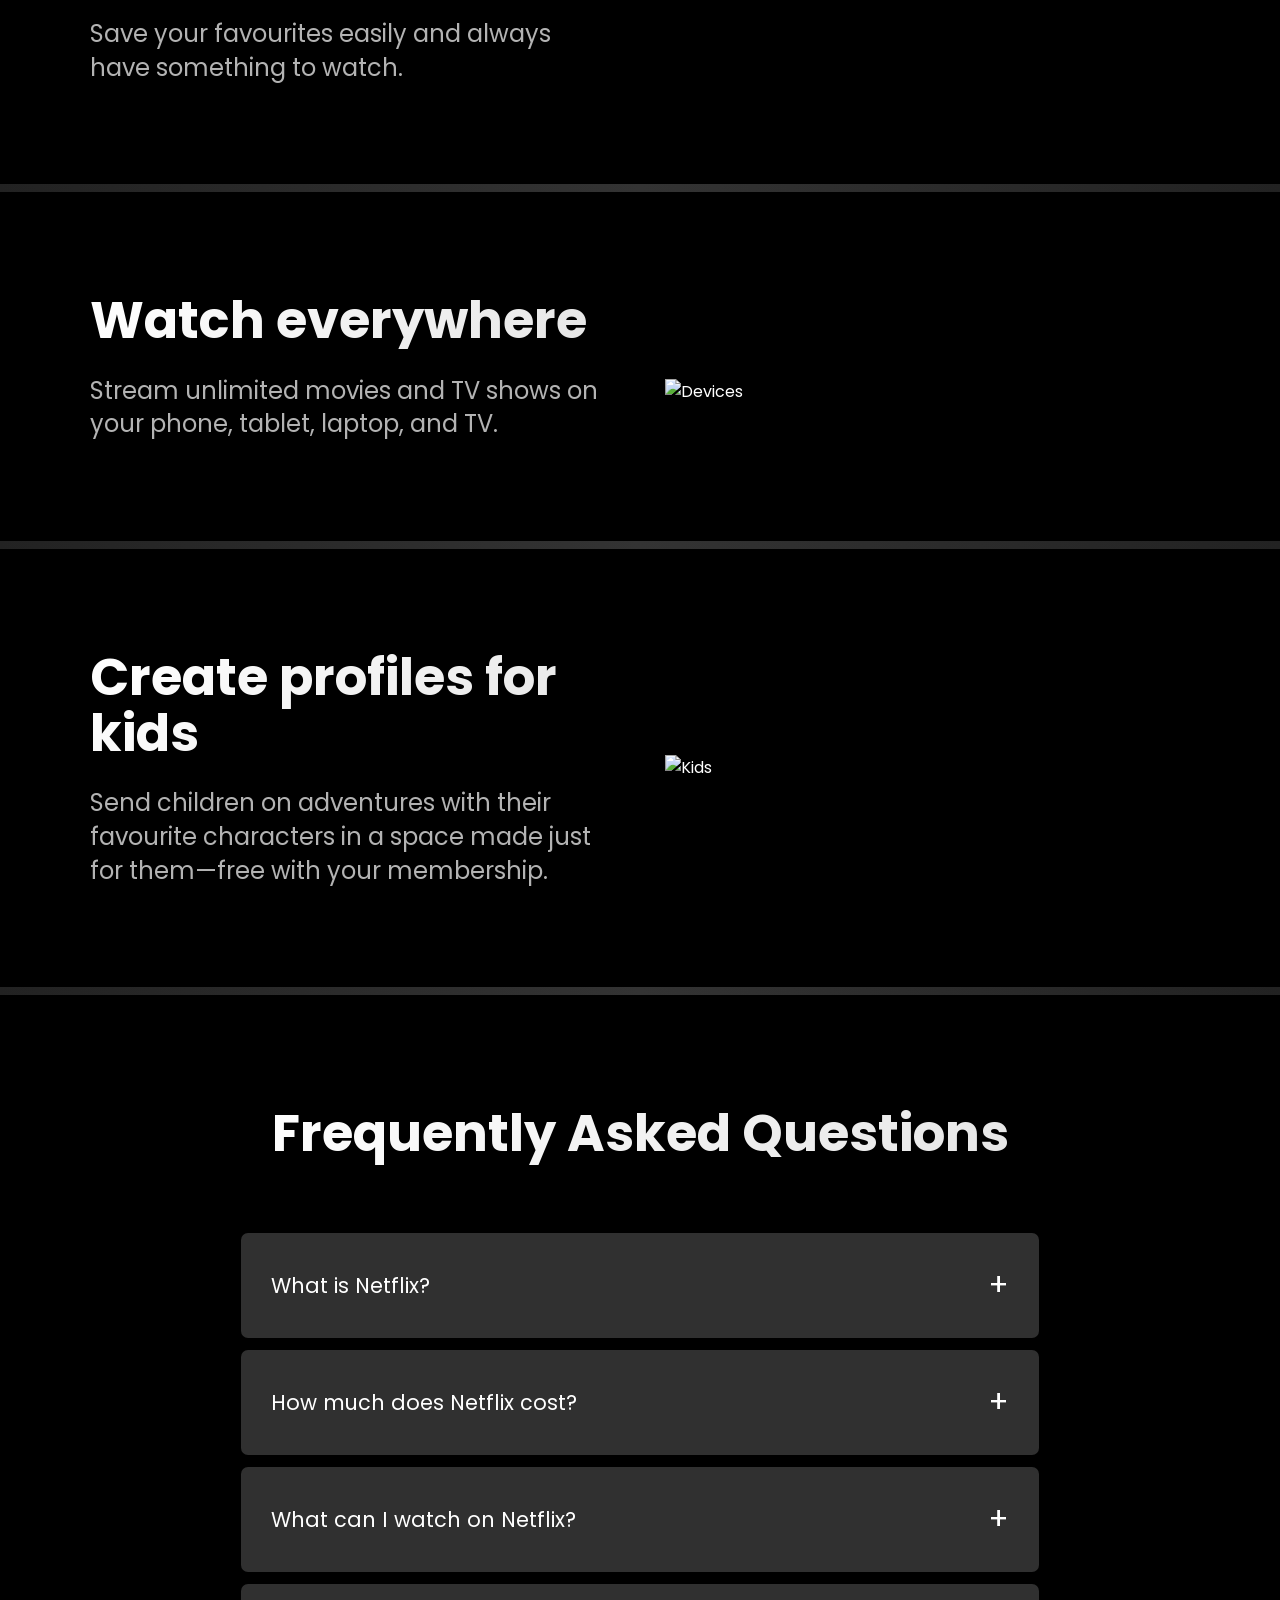
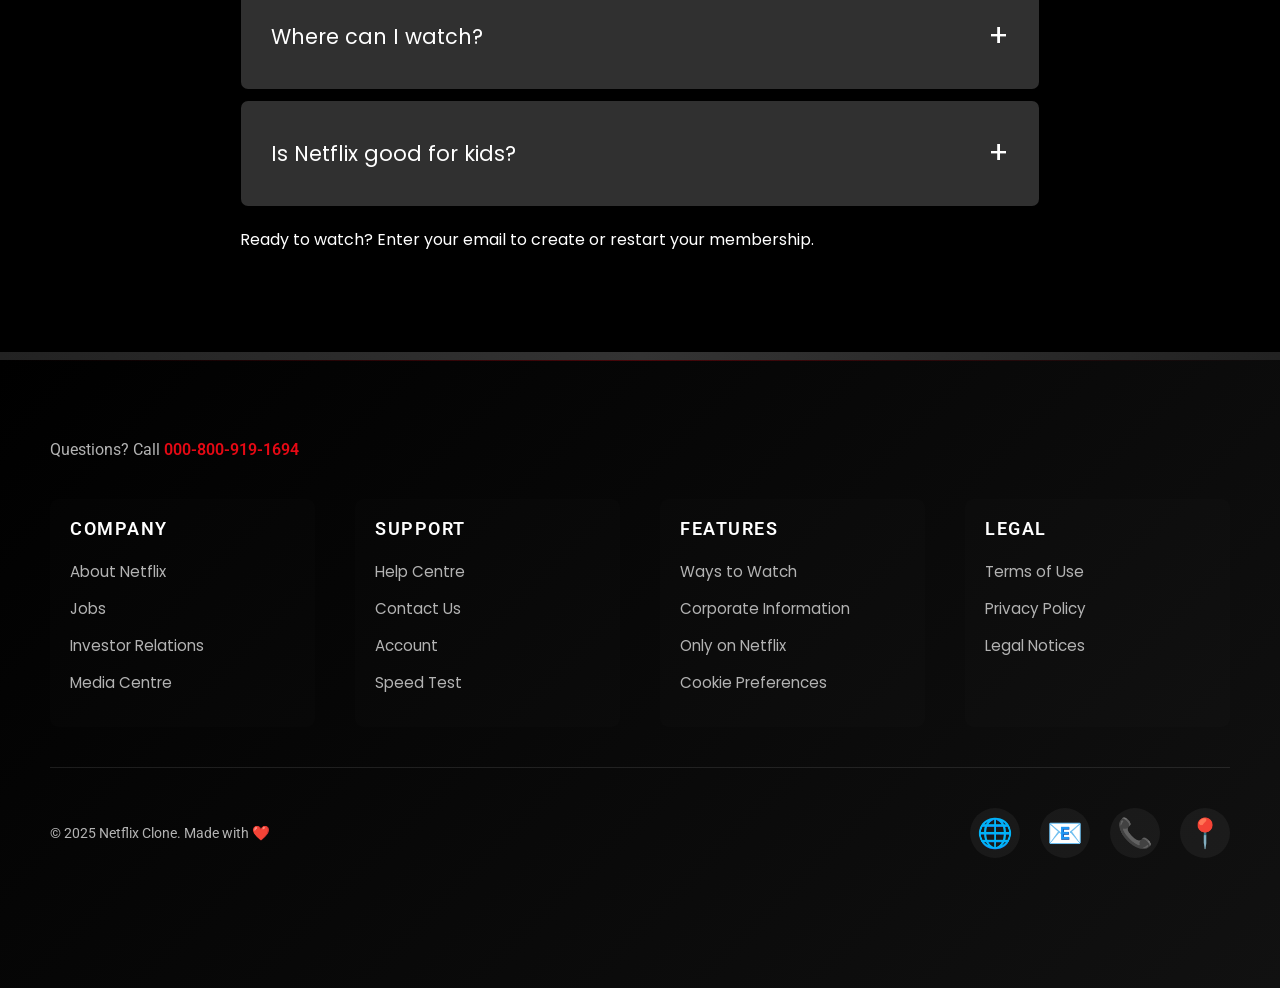
==== commit 26b14796: "\Enhance Mobile Responsiveness and Navigation - GSSoC25"" ====
--- a/index.html
+++ b/index.html
@@ -37,16 +37,44 @@
     <li style="--i: 5"><a href="#">My List</a></li>
   </ul>
   <div class="nav-buttons">
-    <!-- Direct icon placement -->
-    <img id="theme-toggle" src="darkmode.jpg" alt="Theme" style="width: 24px; height: 24px; cursor: pointer; margin-right: 15px;">
+    <!-- Hamburger Menu for Mobile -->
+    <button class="hamburger-menu" id="hamburger-menu" aria-label="Menu">
+      <span></span>
+      <span></span>
+      <span></span>
+    </button>
     
-    <button id="lang-toggle" data-lang="en" style="background: none; border: 1px solid white; color: white; padding: 6px 12px; border-radius: 5px; cursor: pointer;">
-      <i class="fas fa-globe"></i> English
-    </button>
-    <a href="signin.html" class="btn btn-red-sm">Sign In</a>
+    <!-- Desktop nav buttons -->
+    <div class="desktop-nav-buttons">
+      <!-- Direct icon placement -->
+      <img id="theme-toggle" src="darkmode.jpg" alt="Theme" style="width: 24px; height: 24px; cursor: pointer; margin-right: 15px;">
+      
+      <button id="lang-toggle" data-lang="en" style="background: none; border: 1px solid white; color: white; padding: 6px 12px; border-radius: 5px; cursor: pointer;">
+        <i class="fas fa-globe"></i> English
+      </button>
+      <a href="signin.html" class="btn btn-red-sm">Sign In</a>
+    </div>
   </div>
 </nav>
 
+      <!-- Mobile Navigation Overlay -->
+      <div class="mobile-nav-overlay" id="mobile-nav-overlay">
+        <div class="mobile-nav-content">
+          <ul class="mobile-nav-links">
+            <li><a href="home.html">Home</a></li>
+            <li><a href="#">TV Shows</a></li>
+            <li><a href="movies.html">Movies</a></li>
+            <li><a href="#">New & Popular</a></li>
+            <li><a href="#">My List</a></li>
+          </ul>
+          <div class="mobile-nav-buttons">
+            <button id="mobile-lang-toggle" data-lang="en">
+              <i class="fas fa-globe"></i> English
+            </button>
+            <a href="signin.html" class="btn btn-red-sm">Sign In</a>
+          </div>
+        </div>
+      </div>
 
       <div class="box"></div>
 
--- a/style.css
+++ b/style.css
@@ -983,6 +983,172 @@
 }
 
 
+/* ========== HAMBURGER MENU STYLES ========== */
+.hamburger-menu {
+  display: none;
+  flex-direction: column;
+  justify-content: space-between;
+  width: 30px;
+  height: 24px;
+  background: none;
+  border: none;
+  cursor: pointer;
+  padding: 0;
+  z-index: 1001;
+}
+
+.hamburger-menu span {
+  display: block;
+  width: 100%;
+  height: 3px;
+  background-color: #fff;
+  border-radius: 2px;
+  transition: all 0.3s cubic-bezier(0.68, -0.55, 0.265, 1.55);
+  transform-origin: center;
+}
+
+.hamburger-menu.active span:nth-child(1) {
+  transform: translateY(10px) rotate(45deg);
+}
+
+.hamburger-menu.active span:nth-child(2) {
+  opacity: 0;
+  transform: scaleX(0);
+}
+
+.hamburger-menu.active span:nth-child(3) {
+  transform: translateY(-11px) rotate(-45deg);
+}
+
+/* Mobile Navigation Overlay */
+.mobile-nav-overlay {
+  position: fixed;
+  top: 0;
+  left: 0;
+  width: 100%;
+  height: 100vh;
+  background: rgba(0, 0, 0, 0.95);
+  backdrop-filter: blur(10px);
+  z-index: 1000;
+  opacity: 0;
+  visibility: hidden;
+  transition: all 0.3s cubic-bezier(0.25, 0.46, 0.45, 0.94);
+  transform: translateY(-100%);
+}
+
+.mobile-nav-overlay.active {
+  opacity: 1;
+  visibility: visible;
+  transform: translateY(0);
+}
+
+.mobile-nav-content {
+  display: flex;
+  flex-direction: column;
+  justify-content: center;
+  align-items: center;
+  height: 100%;
+  padding: 80px 20px 20px;
+  text-align: center;
+}
+
+.mobile-nav-links {
+  list-style: none;
+  margin-bottom: 40px;
+}
+
+.mobile-nav-links li {
+  margin: 20px 0;
+  opacity: 0;
+  transform: translateY(20px);
+  transition: all 0.3s ease;
+  transition-delay: calc(var(--i) * 0.1s);
+}
+
+.mobile-nav-overlay.active .mobile-nav-links li {
+  opacity: 1;
+  transform: translateY(0);
+}
+
+.mobile-nav-links li:nth-child(1) { --i: 1; }
+.mobile-nav-links li:nth-child(2) { --i: 2; }
+.mobile-nav-links li:nth-child(3) { --i: 3; }
+.mobile-nav-links li:nth-child(4) { --i: 4; }
+.mobile-nav-links li:nth-child(5) { --i: 5; }
+
+.mobile-nav-links a {
+  color: #fff;
+  text-decoration: none;
+  font-size: 1.8rem;
+  font-weight: 600;
+  padding: 15px 25px;
+  display: block;
+  border-radius: 10px;
+  transition: all 0.3s ease;
+  position: relative;
+  overflow: hidden;
+}
+
+.mobile-nav-links a:hover {
+  background: rgba(229, 9, 20, 0.2);
+  color: #e50914;
+  transform: scale(1.05);
+}
+
+.mobile-nav-links a::before {
+  content: '';
+  position: absolute;
+  top: 0;
+  left: -100%;
+  width: 100%;
+  height: 100%;
+  background: linear-gradient(90deg, transparent, rgba(255, 255, 255, 0.1), transparent);
+  transition: left 0.5s ease;
+}
+
+.mobile-nav-links a:hover::before {
+  left: 100%;
+}
+
+.mobile-nav-buttons {
+  display: flex;
+  flex-direction: column;
+  gap: 15px;
+  align-items: center;
+  opacity: 0;
+  transform: translateY(20px);
+  transition: all 0.3s ease;
+  transition-delay: 0.6s;
+}
+
+.mobile-nav-overlay.active .mobile-nav-buttons {
+  opacity: 1;
+  transform: translateY(0);
+}
+
+.mobile-nav-buttons button,
+.mobile-nav-buttons a {
+  min-width: 150px;
+  text-align: center;
+  padding: 12px 20px;
+  border-radius: 6px;
+  font-size: 1rem;
+  font-weight: 600;
+  transition: all 0.3s ease;
+}
+
+#mobile-lang-toggle {
+  background: none;
+  border: 1px solid rgba(255, 255, 255, 0.7);
+  color: #fff;
+  cursor: pointer;
+}
+
+#mobile-lang-toggle:hover {
+  background: rgba(255, 255, 255, 0.1);
+  transform: scale(1.05);
+}
+
 /* Mobile Responsiveness - Adapting to all screens! */
 @media (max-width: 768px) {
   .navbar {
@@ -995,28 +1161,175 @@
   .nav-links {
     display: none;
   }
+  
+  /* Show hamburger menu on mobile */
+  .hamburger-menu {
+    display: flex !important;
+  }
+  
+  /* Hide desktop nav buttons on mobile */
+  .desktop-nav-buttons {
+    display: none;
+  }
   .hero {
-    padding-top: 100px;
-  }
+    padding: 80px 15px 60px;
+    min-height: 90vh;
+  }
+  
   .hero span:nth-child(1) {
     font-size: clamp(1.8rem, 8vw, 2.5rem);
     margin-top: 10px;
-  }
+    margin-bottom: 20px;
+  }
+  
+  .hero span:nth-child(2) {
+    font-size: clamp(1rem, 4vw, 1.3rem);
+    margin-bottom: 15px;
+  }
+  
+  .hero span:nth-child(3) {
+    font-size: clamp(0.9rem, 3.5vw, 1.1rem);
+    margin-bottom: 30px;
+    padding: 0 10px;
+  }
+  
   .hero-buttons {
     flex-direction: column;
-  }
-  .hero-buttons input[type="email"],
+    gap: 15px;
+    width: 100%;
+    max-width: 400px;
+    padding: 0 15px;
+  }
+  
+  .hero-buttons input[type="email"] {
+    width: 100%;
+    padding: 18px 20px;
+    font-size: 16px;
+    border-radius: 8px;
+    min-height: 56px;
+  }
+  
   .hero-buttons .btn-red {
     width: 100%;
-    max-width: 350px;
+    padding: 18px 20px;
+    font-size: 16px;
+    border-radius: 8px;
+    min-height: 56px;
+    font-weight: 700;
   }
   .first {
     grid-template-columns: 1fr;
     text-align: center;
+    padding: 60px 20px;
+    gap: 30px;
+  }
+  
+  /* Optimize images for mobile */
+  .secImg {
+    max-width: 100%;
+    margin: 0 auto;
+  }
+  
+  .secImg img {
+    width: 100% !important;
+    max-width: 400px;
+    height: auto;
+    object-fit: contain;
+  }
+  
+  .secImg video {
+    width: 100% !important;
+    max-width: 300px;
+    height: auto;
+  }
+  
+  .imgno3 img {
+    width: 100% !important;
+    max-width: 350px;
+    height: auto;
+  }
+  
+  .imgno3 video {
+    width: 100% !important;
+    max-width: 250px;
+    height: auto;
+  }
+  
+  /* Improve text spacing on mobile */
+  .first span:first-child {
+    font-size: clamp(1.5rem, 6vw, 2.2rem) !important;
+    margin-bottom: 15px;
+    line-height: 1.2;
+  }
+  
+  .first span:last-child {
+    font-size: clamp(1rem, 4vw, 1.2rem) !important;
+    padding: 0 10px;
+    line-height: 1.4;
   }
   .footer-links {
     grid-template-columns: repeat(2, 1fr);
   }
+  /* Enhanced FAQ section for mobile */
+  .faq {
+    padding: 40px 15px !important;
+  }
+  
+  .faq h2 {
+    font-size: clamp(1.8rem, 6vw, 2.5rem) !important;
+    margin-bottom: 30px;
+    text-align: center;
+  }
+  
+  .faqbox {
+    margin-bottom: 15px !important;
+    border-radius: 8px !important;
+  }
+  
+  .faq-header {
+    padding: 20px 15px !important;
+    min-height: 60px;
+    display: flex;
+    align-items: center;
+    justify-content: space-between;
+  }
+  
+  .faq-header .question {
+    font-size: clamp(1rem, 4vw, 1.2rem) !important;
+    line-height: 1.3;
+    padding-right: 15px;
+  }
+  
+  .faq-plus-icon {
+    font-size: 1.8rem !important;
+    min-width: 40px;
+    height: 40px;
+    display: flex;
+    align-items: center;
+    justify-content: center;
+    border-radius: 50%;
+    background: rgba(255, 255, 255, 0.1);
+    transition: all 0.3s ease;
+  }
+  
+  .faq-header:hover .faq-plus-icon {
+    background: rgba(229, 9, 20, 0.2);
+    transform: scale(1.1);
+  }
+  
+  .answer {
+    padding: 20px 15px !important;
+    font-size: clamp(0.95rem, 3.5vw, 1.1rem) !important;
+    line-height: 1.5 !important;
+  }
+  
+  .faq p {
+    font-size: clamp(1rem, 4vw, 1.2rem) !important;
+    text-align: center;
+    padding: 0 15px;
+    margin-top: 30px !important;
+  }
+  
   .footer-bottom {
     flex-direction: column;
     gap: 20px;
@@ -1025,9 +1338,71 @@
   }
 }
 
+/* Touch-friendly improvements for smaller screens */
 @media (max-width: 480px) {
+  .navbar {
+    padding: 8px 15px;
+    height: 65px;
+  }
+  
+  .hamburger-menu {
+    width: 32px;
+    height: 26px;
+  }
+  
+  .hero {
+    padding: 70px 10px 50px;
+  }
+  
+  .hero-buttons {
+    padding: 0 10px;
+  }
+  
+  .hero-buttons input[type="email"],
+  .hero-buttons .btn-red {
+    padding: 20px;
+    font-size: 17px;
+    min-height: 60px;
+  }
+  
+  .first {
+    padding: 50px 15px;
+  }
+  
+  .mobile-nav-links a {
+    font-size: 1.6rem;
+    padding: 18px 30px;
+    margin: 8px 0;
+  }
+  
   .footer-links {
     grid-template-columns: 1fr;
+    gap: 30px;
+  }
+  
+  .footer-column h4 {
+    font-size: 1.1rem;
+    margin-bottom: 15px;
+  }
+  
+  .footer-column a {
+    font-size: 0.95rem;
+    padding: 12px 0;
+  }
+  
+  /* Better touch targets */
+  .btn, .btn-red, .btn-red-sm {
+    min-height: 48px;
+    padding: 12px 20px;
+    font-size: 16px;
+  }
+  
+  /* Back to top button */
+  .back-to-top-progress {
+    width: 50px !important;
+    height: 50px !important;
+    bottom: 80px !important;
+    right: 15px !important;
   }
 }
 
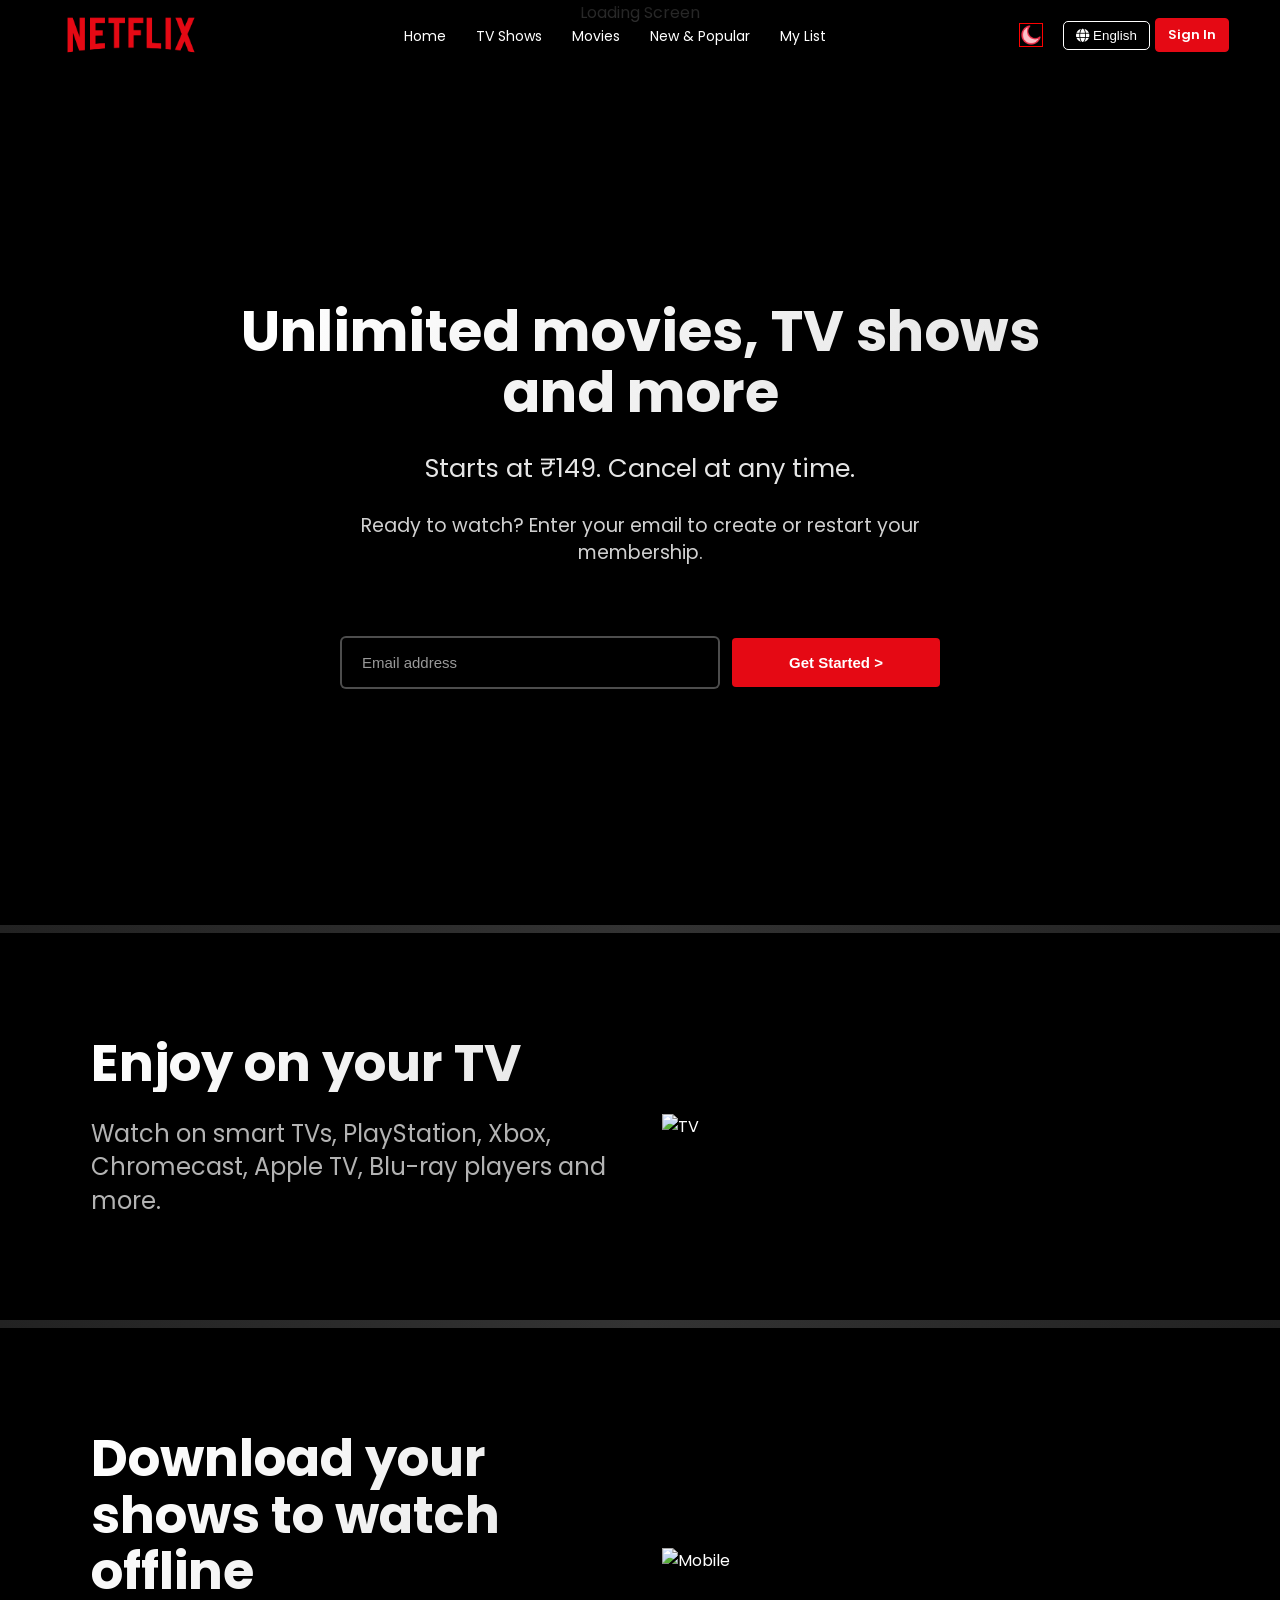
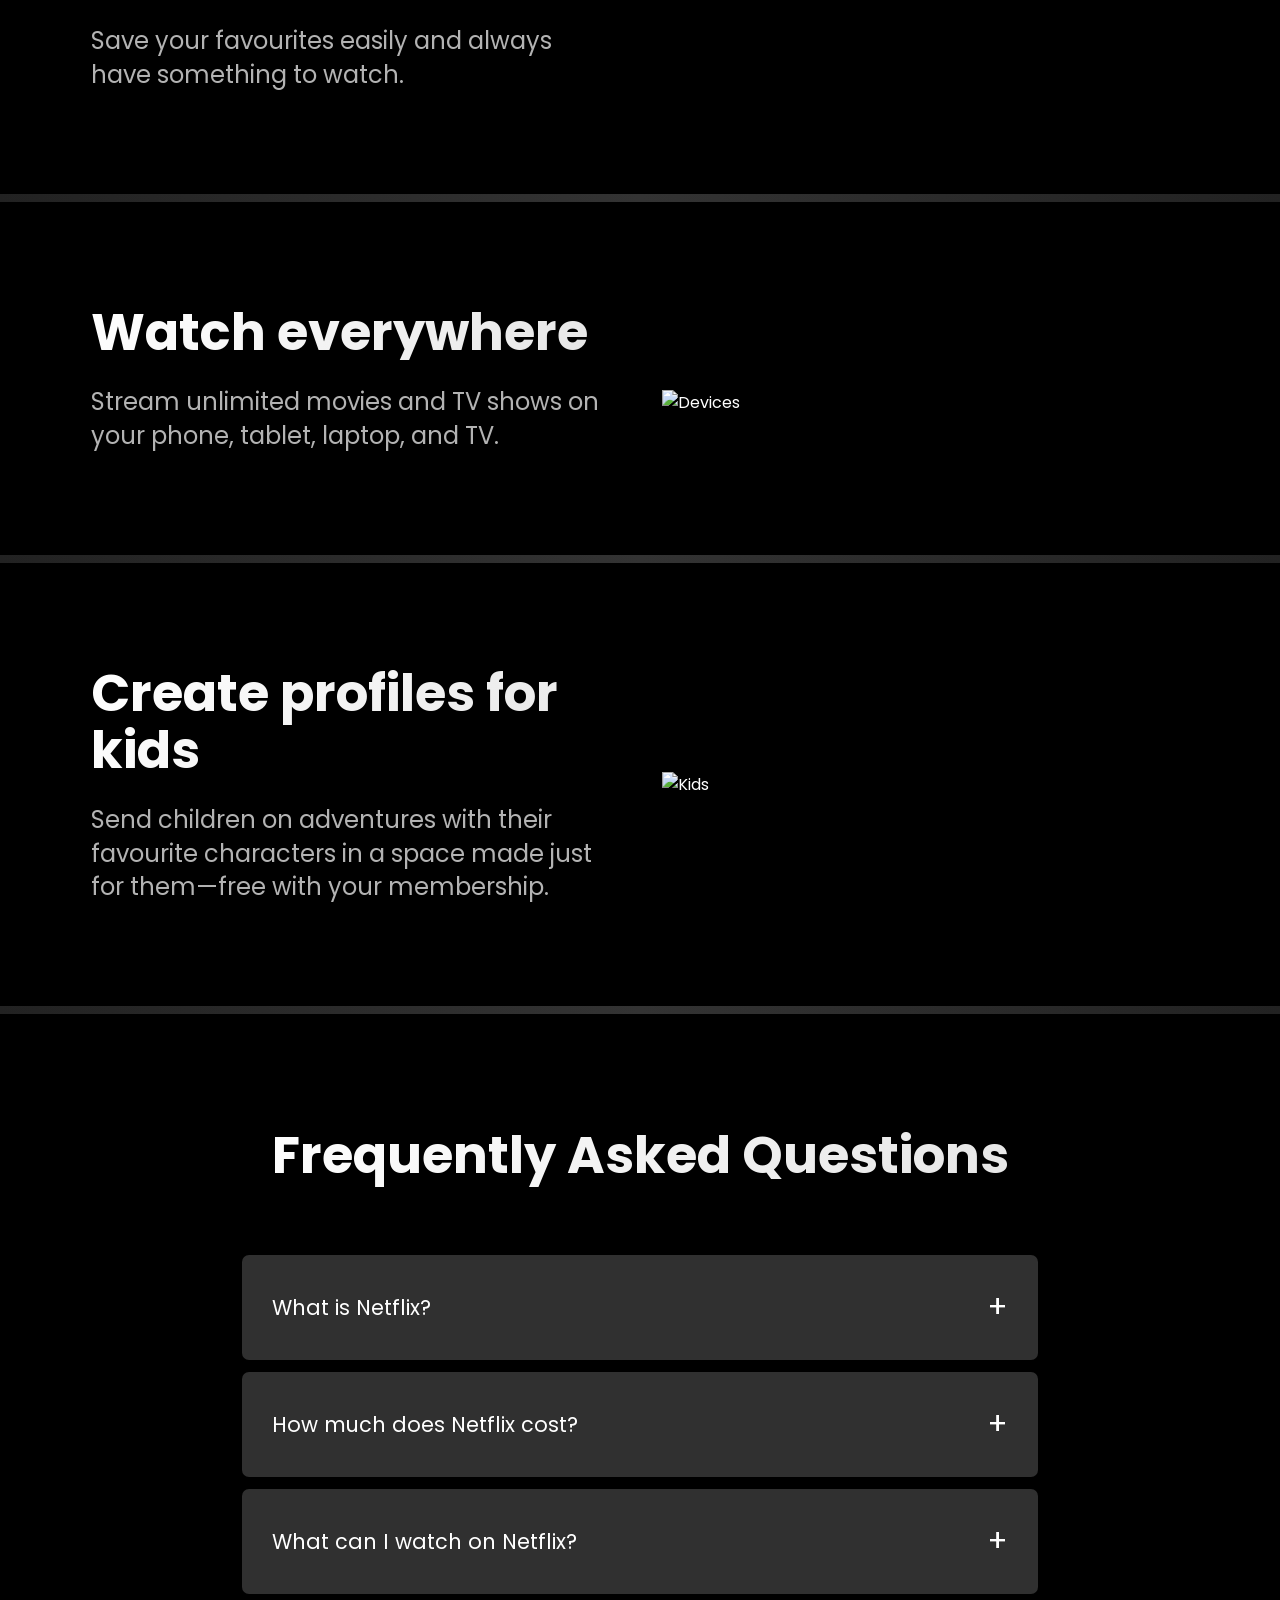
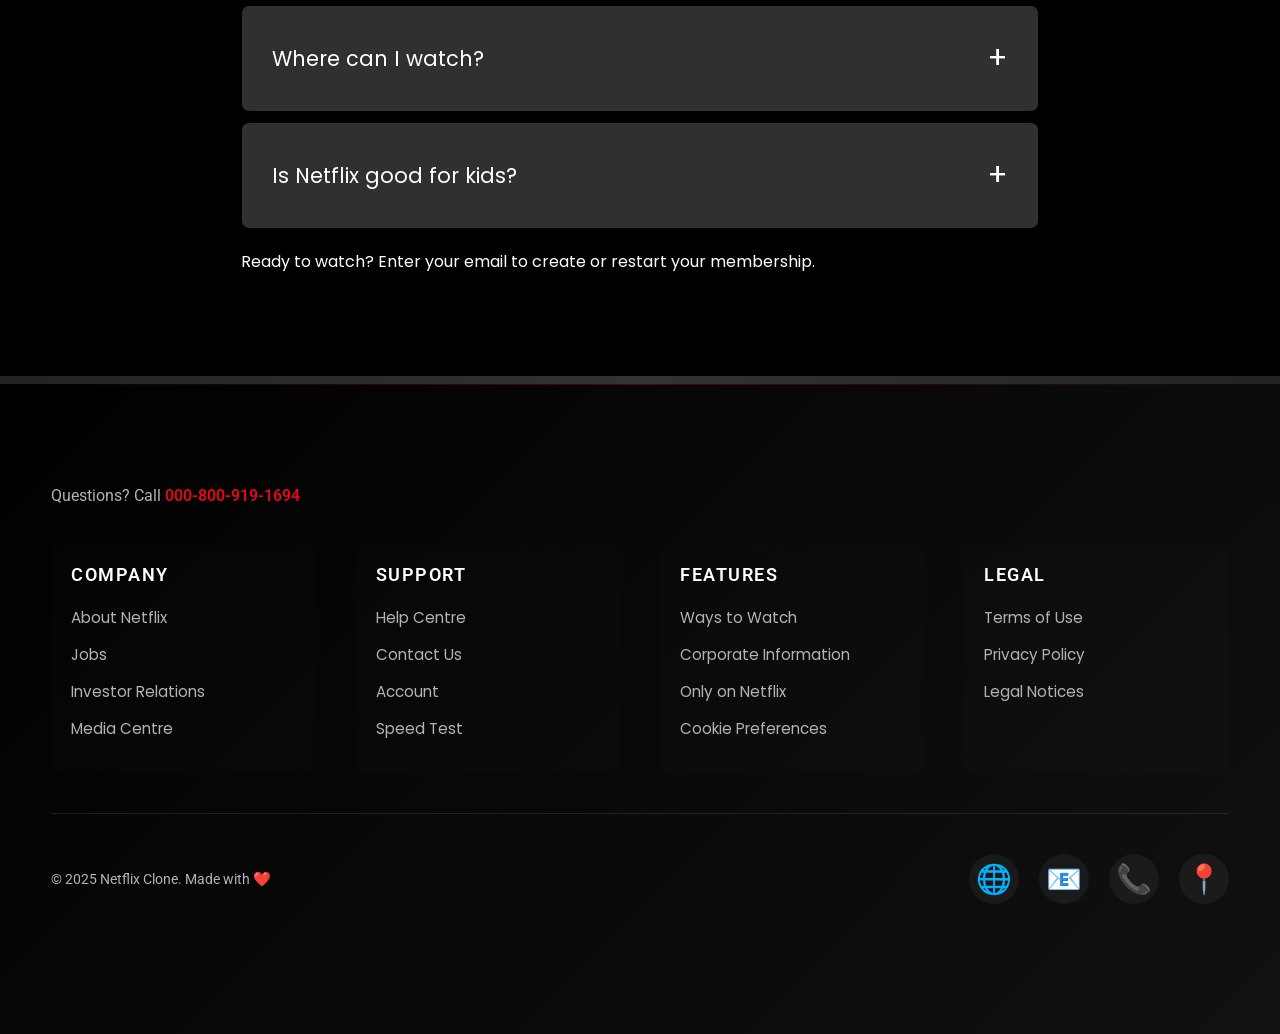
==== commit 10f0b2a6: "nav" ====
--- a/index.html
+++ b/index.html
@@ -45,7 +45,7 @@
     </button>
     
     <!-- Desktop nav buttons -->
-    <div class="desktop-nav-buttons">
+    <div class="desktop-nav-buttons" style="display: flex; align-items: center; justify-content: center; gap: 5px;">
       <!-- Direct icon placement -->
       <img id="theme-toggle" src="darkmode.jpg" alt="Theme" style="width: 24px; height: 24px; cursor: pointer; margin-right: 15px;">
       
--- a/style.css
+++ b/style.css
@@ -1,11 +1,15 @@
-/* @import url('./animations/loading-animation.css'); */
-
-/* Global Reset & Base Styles */
 * {
   margin: 0;
   padding: 0;
   box-sizing: border-box;
-  transition: all 0.3s ease; /* Smooth transitions f */
+  transition: all 0.3s ease; 
+}
+
+body{
+  display: flex;
+  align-items: center;
+  justify-content: center;
+  flex-direction: column;
 }
 
 /* Theme Variable */
@@ -182,16 +186,17 @@
 
 /* Content sections theme - Fixed text visibility */
 .first {
-  padding: 100px 50px;
+  padding: 8% 4%;
   display: grid;
   grid-template-columns: 1fr 1fr;
-  gap: 50px;
+  gap: 4%;
   align-items: center;
   max-width: 1200px;
   margin: 0 auto;
   position: relative;
   background-color: var(--bg-primary);
   color: var(--text-primary);
+  width: 100%;
 }
 
 /* Additional override for theme button visibility */
@@ -314,7 +319,7 @@
   top: 0;
   width: 100%;
   z-index: 1000;
-  padding: 15px 50px;
+  padding: 15px 4%;
   height: 70px;
   background: linear-gradient(180deg, rgba(0, 0, 0, 0.9) 0%, rgba(0, 0, 0, 0.7) 70%, transparent 100%);
   display: flex;
@@ -428,6 +433,7 @@
 
 .main {
   position: relative;
+   width: 100%;
 }
 .box {
   /* Background overlay */
@@ -450,10 +456,11 @@
   justify-content: center;
   text-align: center;
   min-height: 100vh;
-  padding: 120px 20px 80px;
+  padding: 120px 4% 80px;
   animation: fadeInUp 1.2s ease;
   position: relative;
   z-index: 10;
+  width: 100%;
 }
 .hero span {
   display: block;
@@ -534,6 +541,7 @@
   background: linear-gradient(90deg, #222, #333, #222);
   position: relative;
   overflow: hidden;
+  width: 100%;
 }
 .separation::after {
   content: "";
@@ -548,14 +556,15 @@
 
 /* Feature Sections - Engaging & Animated! */
 .first {
-  padding: 100px 50px;
+  padding: 8% 4%;
   display: grid;
   grid-template-columns: 1fr 1fr;
-  gap: 50px;
+  gap: 4%;
   align-items: center;
   max-width: 1200px;
   margin: 0 auto;
   position: relative;
+  width: 100%;
 }
 .first.second {
   direction: rtl; /* Reverse order for alternating sections */
@@ -583,49 +592,57 @@
 /* For 1st TV and vedio */
 .secImg {
   position: relative;
+  width: 100%;
 }
 .secImg img {
   position:relative;
-    z-index: 10;
-    width:490px
+  z-index: 10;
+  width: 100%;
+  max-width: 490px;
 }
 .secImg:hover {
   transform: scale(1.05) rotate(0.05deg);
 }
 .secImg video {
   position: absolute;
-    max-width: 360px;
-    top: 75px;
-    left: 65px;
-}
+  width: 73%;
+  max-width: 360px;
+  top: 15%;
+  left: 13%;
+}
+
 /*For 2nd TV and vedio */
 .imgno3{
-    position: relative;
+  position: relative;
+  width: 100%;
 }
 .imgno3 img{
-    position: relative;
-    padding-top: 50px;
-    height:408px;
-    width: 544px;
-    z-index: 10;
+  position: relative;
+  padding-top: 9%;
+  height: auto;
+  width: 100%;
+  max-width: 544px;
+  z-index: 10;
 }
 .imgno3:hover {
   transform: scale(1.05) rotate(0.05deg);
 }
 .imgno3 video{
-    position: absolute;
-    height: 280px;
-    width: 350px;
-    top:65px;
-    left: 100px;
+  position: absolute;
+  height: 51%;
+  width: 64%;
+  max-width: 350px;
+  top: 16%;
+  left: 18%;
 }
 
 /*Frequent ask question  */
 
 .faq {
-  padding: 100px 50px;
+  padding: 8% 4%;
   max-width: 900px;
   margin: 0 auto;
+  width: 100%;
 }
 .faq h2 {
   text-align: center;
@@ -649,6 +666,7 @@
   overflow: hidden;
   position: relative; /* For the subtle border effect */
   border: 1px solid transparent; /* Initial transparent border */
+  width: 100%;
 }
 .faqbox:hover {
   transform: translateY(-2px);
@@ -665,6 +683,7 @@
   align-items: center;
   position: relative;
   overflow: hidden;
+  width: 100%;
 }
 .faq-header:hover {
   background: #404040;
@@ -713,6 +732,7 @@
     opacity 0.3s 0.1s cubic-bezier(0.4, 0, 0.2, 1),
     transform 0.3s 0.1s cubic-bezier(0.4, 0, 0.2, 1);
   will-change: max-height, opacity, transform;
+  width: 100%;
 }
 .faqbox.open .answer {
   padding: 30px;
@@ -733,6 +753,7 @@
   animation-delay: 0.8s;
   opacity: 0;
   animation-fill-mode: forwards;
+  width: 100%;
 }
 .faq-cta p {
   font-size: 1.2rem;
@@ -791,10 +812,11 @@
 
 /* Enhanced Footer - Elegant & Interactive! */
 footer {
-  padding: 80px 50px 30px;
+  padding: 8% 4% 30px;
   background: linear-gradient(135deg, #000 0%, #111 100%);
   position: relative;
   overflow: hidden;
+  width: 100%;
 }
 footer::before {
   /* Top border shimmer */
@@ -813,6 +835,7 @@
   margin: 0 auto;
   position: relative;
   z-index: 2;
+  width: 100%;
 }
 
 .footer-contact {
@@ -821,6 +844,7 @@
   transform: translateY(20px);
   opacity: 0;
   animation-fill-mode: forwards;
+  width: 100%;
 }
 .footer-contact p {
   color: #b3b3b3;
@@ -843,6 +867,7 @@
   grid-template-columns: repeat(4, 1fr);
   gap: 40px;
   margin-bottom: 40px;
+  width: 100%;
 }
 .footer-column {
   animation: fadeInUp 1s ease;
@@ -923,6 +948,7 @@
   animation-fill-mode: forwards;
   position: relative;
   margin-bottom: 80px; 
+  width: 100%;
 }
 .footer-bottom p {
   color: #b3b3b3;
@@ -1152,7 +1178,7 @@
 /* Mobile Responsiveness - Adapting to all screens! */
 @media (max-width: 768px) {
   .navbar {
-    padding: 10px 20px;
+    padding: 10px 4%;
     height: 60px;
   }
   .netflix-logo {
@@ -1336,6 +1362,20 @@
     text-align: center;
     margin-bottom: 100px; /* More margin for mobile */
   }
+  
+  /* Responsive adjustments for videos */
+  .secImg video {
+    width: 70%;
+    top: 15%;
+    left: 15%;
+  }
+  
+  .imgno3 video {
+    width: 60%;
+    height: 50%;
+    top: 15%;
+    left: 20%;
+  }
 }
 
 /* Touch-friendly improvements for smaller screens */
@@ -1404,6 +1444,22 @@
     bottom: 80px !important;
     right: 15px !important;
   }
+  
+  .hero {
+    padding: 100px 4% 60px;
+  }
+  
+  .first {
+    padding: 12% 4%;
+  }
+  
+  .faq {
+    padding: 12% 4%;
+  }
+  
+  footer {
+    padding: 12% 4% 30px;
+  }
 }
 
 .animate-on-scroll {
@@ -1413,137 +1469,6 @@
 .animate-on-scroll.animated {
   opacity: 1;
   transform: translateY(0);
-}
-
-
-/* FAQ section background in light theme */
-:root.light-theme .faq {
-  background-color: #ffffff !important;
-  color: #000000 !important;
-}
-
-/* FAQ heading in light theme */
-:root.light-theme .faq h2 {
-  color: #000000 !important;
-  background: linear-gradient(135deg, #333 0%, #000 100%) !important;
-  -webkit-background-clip: text !important;
-  -webkit-text-fill-color: transparent !important;
-}
-
-/* FAQ paragraph text in light theme */
-:root.light-theme .faq p {
-  color: #333333 !important;
-}
-
-/* FAQ boxes in light theme */
-:root.light-theme .faqbox {
-  background-color: transparent !important;
-  border: 1px solid rgba(0, 0, 0, 0.1) !important;
-}
-
-:root.light-theme .faqbox:hover {
-  border-color: rgba(0, 0, 0, 0.2) !important;
-  box-shadow: 0 5px 20px rgba(0, 0, 0, 0.1) !important;
-}
-
-/* FAQ headers in light theme */
-:root.light-theme .faq-header {
-  background: #f8f9fa !important;
-  color: #000000 !important;
-}
-
-:root.light-theme .faq-header:hover {
-  background: #e9ecef !important;
-}
-
-/* FAQ questions in light theme */
-:root.light-theme .faq-header .question {
-  color: #000000 !important;
-}
-
-:root.light-theme .faq-header:hover .question {
-  color: #333333 !important;
-}
-
-/* FAQ answers in light theme */
-:root.light-theme .answer {
-  background: #f8f9fa !important;
-  color: #666666 !important;
-}
-
-:root.light-theme .faqbox.open .answer {
-  background: #f8f9fa !important;
-  color: #666666 !important;
-}
-
-/* FAQ icons in light theme */
-:root.light-theme .faq .icon {
-  color: #000000 !important;
-}
-
-/* FAQ hover effects for light theme */
-:root.light-theme .faqbox.open .icon {
-  filter: drop-shadow(0 0 10px rgba(0, 0, 0, 0.3)) !important;
-}
-
-/* Navbar background in dark theme - SOLID */
-.navbar {
-  background: #000000 !important;
-  border-bottom: 1px solid rgba(255, 255, 255, 0.1) !important;
-  box-shadow: 0 2px 8px rgba(0, 0, 0, 0.3) !important;
-}
-
-.navbar.scrolled {
-  background: #000000 !important;
-  backdrop-filter: blur(15px);
-  border-bottom: 1px solid rgba(255, 255, 255, 0.2) !important;
-  box-shadow: 0 4px 12px rgba(0, 0, 0, 0.5) !important;
-}
-
-/* Navbar links in dark theme */
-.navbar .nav-links a {
-  color: #ffffff !important;
-}
-
-.navbar .nav-links a:hover {
-  color: #e5e5e5 !important;
-}
-
-/* Navbar buttons in dark theme */
-.navbar .btn {
-  color: #ffffff !important;
-  border: 1px solid rgba(255, 255, 255, 0.7) !important;
-}
-
-.navbar .btn:hover {
-  background: rgba(255, 255, 255, 0.1) !important;
-  border-color: rgba(255, 255, 255, 0.9) !important;
-}
-
-.navbar .btn-red-sm {
-  background: #e50914 !important;
-  border-color: #e50914 !important;
-  color: #ffffff !important;
-}
-
-.navbar .btn-red-sm:hover {
-  background: #f40612 !important;
-}
-
-/* Theme toggle and language button in dark mode */
-.navbar #theme-toggle {
-  border: 1px solid rgba(255, 255, 255, 0.7) !important;
-}
-
-.navbar #lang-toggle {
-  background: transparent !important;
-  color: #ffffff !important;
-  border: 1px solid rgba(255, 255, 255, 0.7) !important;
-}
-
-.navbar #lang-toggle:hover {
-  background: rgba(255, 255, 255, 0.1) !important;
-  border-color: rgba(255, 255, 255, 0.9) !important;
 }
 
 /* Navbar background in light theme */
@@ -1613,6 +1538,10 @@
   color: #000000 !important;
 }
 
+:root.light-theme .faq-header {
+  background: linear-gradient(135deg, #f8f9fa 0%, #e9ecef 100%) !important;
+}
+
 :root.light-theme footer::before {
   background: linear-gradient(90deg, transparent, rgba(229, 9, 20, 0.3), transparent) !important;
 }
@@ -1677,4 +1606,9 @@
   color: #e50914 !important;
   background: rgba(229, 9, 20, 0.1) !important;
   box-shadow: 0 10px 25px rgba(229, 9, 20, 0.2) !important;
-}+}
+
+:root.light-theme .back-to-top-progress .fas {
+  color: #000000 !important;
+}
+
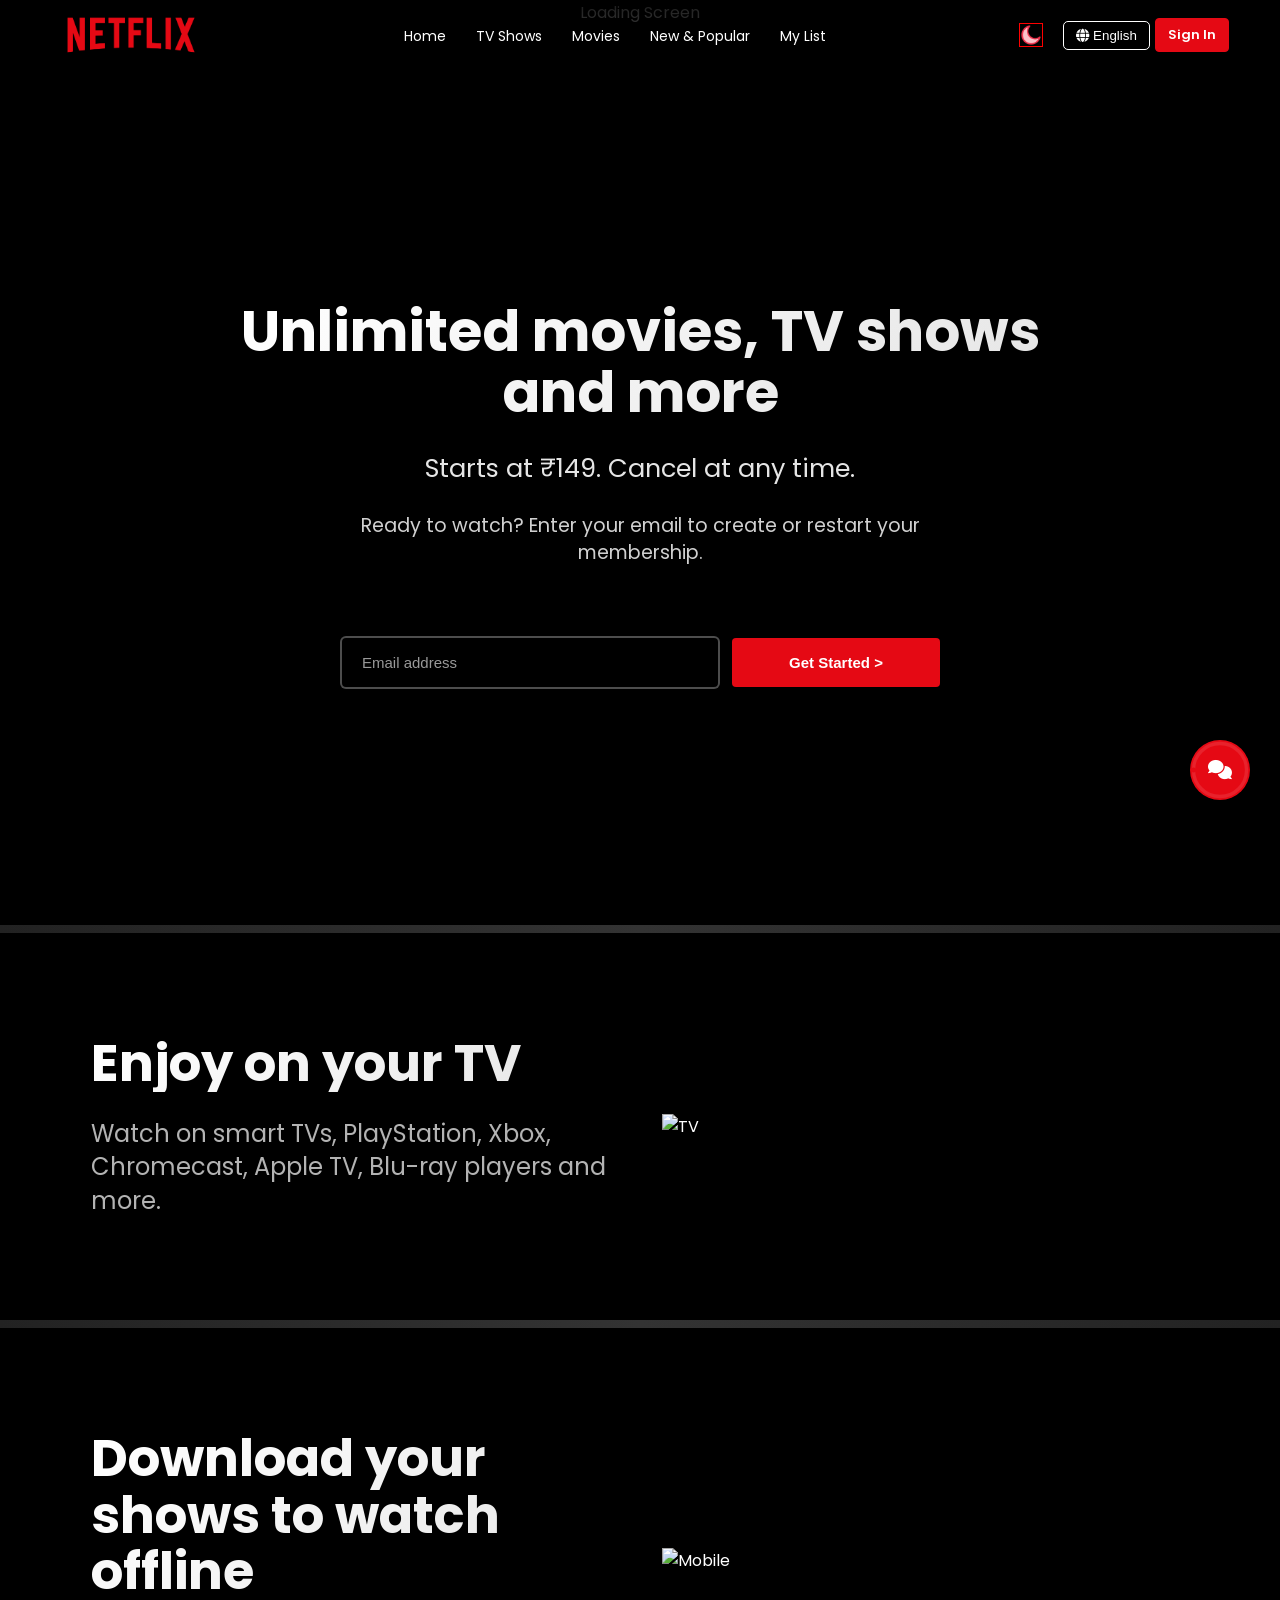
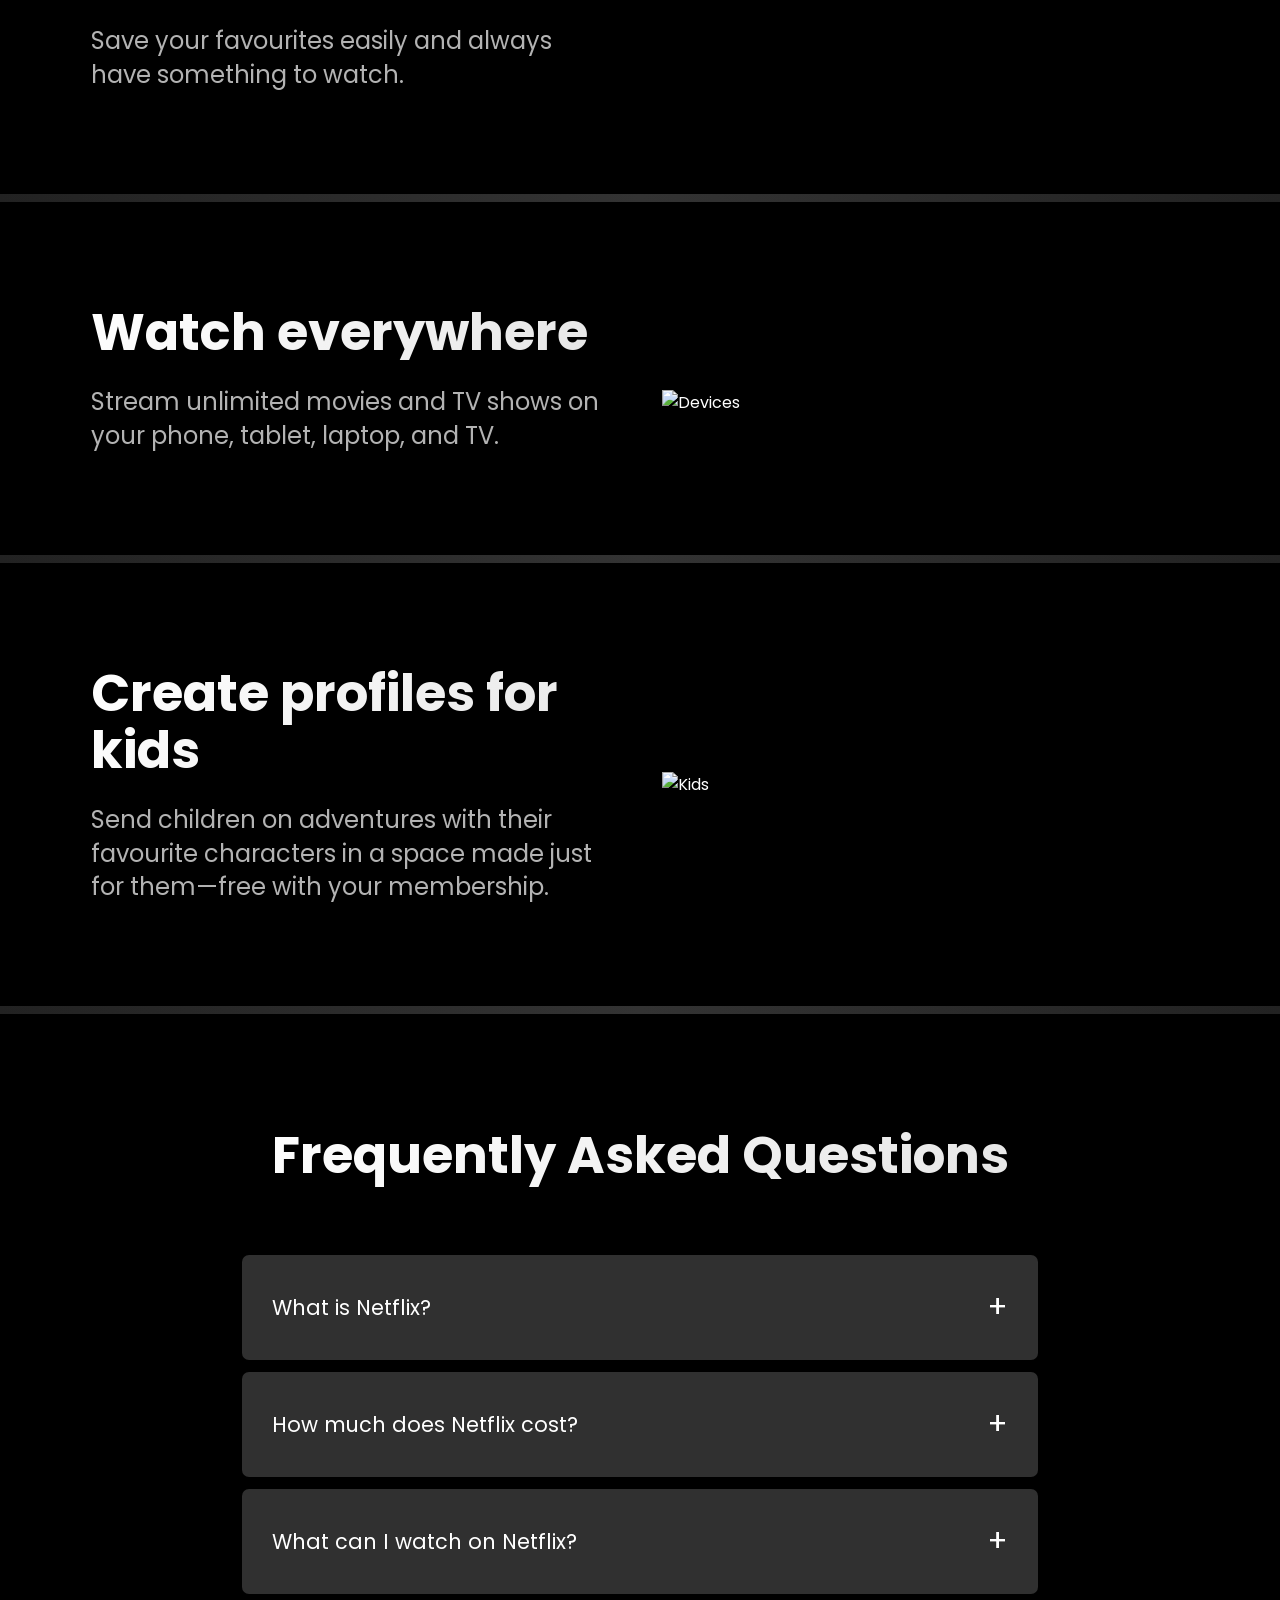
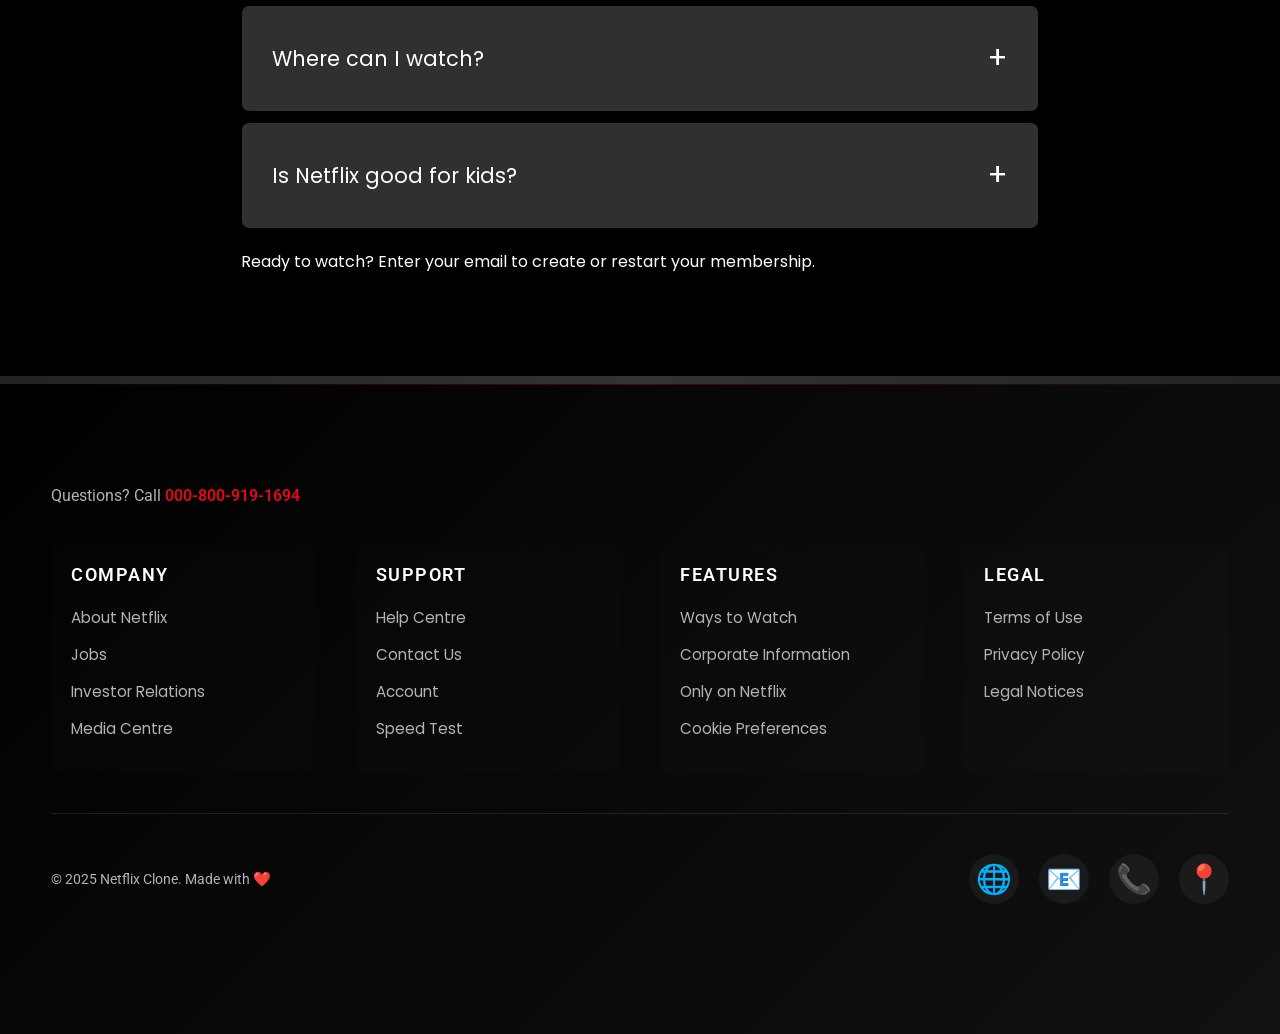
==== commit 0f805162: "bot" ====
--- a/index.html
+++ b/index.html
@@ -269,6 +269,37 @@
       </svg>
       <i class="fas fa-arrow-up"></i>
     </button>
+
+    <!-- CHAT BUTTON + POPUP -->
+<button id="chatBtn" class="back-to-top-progress chat-circle" aria-label="Open chat" title="Open chat">
+  <i class="fas fa-comments" aria-hidden="true"></i>
+  <svg viewBox="0 0 36 36" class="circular-progress" aria-hidden="true">
+    <path class="circle-bg" d="M18 2.0845 a 15.9155 15.9155 0 0 1 0 31.831 a 15.9155 15.9155 0 0 1 0 -31.831"/>
+    <path class="circle-progress" stroke-dasharray="0, 100" d="M18 2.0845 a 15.9155 15.9155 0 0 1 0 31.831 a 15.9155 15.9155 0 0 1 0 -31.831"/>
+  </svg>
+</button>
+
+<div id="chatPopup" class="chat-popup" role="dialog" aria-hidden="true" aria-label="Chat window">
+  <div class="chat-header">
+    <div class="header-left">
+      <img src="https://cdn-icons-png.flaticon.com/512/4712/4712104.png" alt="AI" class="chat-ai-pic" />
+      <div>
+        <div class="chat-title">AI Chatbot</div>
+        <div class="chat-sub">Movies • Ratings • Netflix plans</div>
+      </div>
+    </div>
+    <button id="chatClose" class="chat-close" aria-label="Close chat">&times;</button>
+  </div>
+
+  <div class="chat-body">
+    <div id="messages" class="messages"></div>
+
+    <div class="chat-input-row">
+      <input id="chatInput" type="text" placeholder="Ask about a movie, ask for recommendations, or 'Netflix plans'..." />
+      <button id="chatSend" aria-label="Send">Send</button>
+    </div>
+  </div>
+</div>
 
     <!-- Enhanced Footer -->
     <footer>
@@ -362,6 +393,89 @@
       });
     }
   });
+
+  const chatBtn = document.getElementById('chatBtn');
+const chatPopup = document.getElementById('chatPopup');
+const chatClose = document.getElementById('chatClose');
+const messagesEl = document.getElementById('messages');
+const input = document.getElementById('chatInput');
+const sendBtn = document.getElementById('chatSend');
+
+// Toggle chat popup
+chatBtn.onclick = () => {
+  chatPopup.classList.toggle('open');
+  if (chatPopup.classList.contains('open')) input.focus();
+};
+chatClose.onclick = () => chatPopup.classList.remove('open');
+
+// Add a message to chat
+function addMessage(text, who = 'bot') {
+  const el = document.createElement('div');
+  el.className = `msg ${who}`;
+  el.innerHTML = `<div class="bubble">${text}</div>`;
+  messagesEl.appendChild(el);
+  messagesEl.scrollTop = messagesEl.scrollHeight;
+}
+
+// Typing effect function
+async function typeBotReply(replyEl, text, speed = 20) {
+  replyEl.innerHTML = "";
+  for (let i = 0; i < text.length; i++) {
+    replyEl.innerHTML += text[i];
+    messagesEl.scrollTop = messagesEl.scrollHeight;
+    await new Promise(r => setTimeout(r, speed));
+  }
+}
+
+// Optional: format reply for shorter & clean messages
+function formatBotReply(text) {
+  // You can shorten long replies or split by sentences
+  return text.replace(/\n/g, ' '); 
+}
+
+// Send user message and get bot reply
+async function sendMessage() {
+  const userText = input.value.trim();
+  if (!userText) return;
+
+  // Show user message
+  addMessage(userText, 'user');
+  input.value = '';
+
+  // Create bot bubble for typing effect
+  const typingEl = document.createElement('div');
+  typingEl.className = 'msg bot';
+  typingEl.innerHTML = `<div class="bubble"></div>`;
+  messagesEl.appendChild(typingEl);
+  const bubbleEl = typingEl.querySelector('.bubble');
+
+  try {
+    const res = await fetch('http://localhost:5000/api/message', {
+      method: 'POST',
+      headers: { 'Content-Type': 'application/json' },
+      body: JSON.stringify({ message: userText }),
+    });
+
+    const data = await res.json();
+    const botReply = data.reply ? formatBotReply(data.reply) : "Sorry, I didn't understand that.";
+
+    // Type out the bot reply
+    await typeBotReply(bubbleEl, botReply, 20); // adjust speed here
+  } catch (err) {
+    bubbleEl.innerHTML = 'Sorry — something went wrong.';
+    console.error(err);
+  }
+}
+
+// Event listeners
+sendBtn.onclick = sendMessage;
+input.addEventListener('keydown', (e) => {
+  if (e.key === 'Enter') sendMessage();
+});
+
+// Initial bot greeting
+addMessage("Hii! I'm your AI assistant. Ask me about movies, ratings, or Netflix plans.");
+
 </script>
   </body>
 </html>
--- a/style.css
+++ b/style.css
@@ -1612,3 +1612,203 @@
   color: #000000 !important;
 }
 
+
+
+
+/* Chat Button */
+#chatBtn {
+  position: fixed;
+  bottom: 100px; 
+  right: 30px;
+  width: 60px;
+  height: 60px;
+  border-radius: 50%;
+  background-color: #e50914; 
+  color: white;
+  display: flex;
+  align-items: center;
+  justify-content: center;
+  font-size: 24px;
+  cursor: pointer;
+  border: none;
+  box-shadow: 0 6px 15px rgba(0,0,0,0.3);
+  z-index: 9999;
+  transition: transform 0.2s, box-shadow 0.2s;
+}
+
+#chatBtn:hover {
+  transform: scale(1.1);
+  box-shadow: 0 8px 20px rgba(0,0,0,0.4);
+}
+
+/* Chat Popup */
+#chatPopup {
+  position: fixed;
+  bottom: 160px;
+  right: 20px;
+  width: 320px;
+  max-width: 90%;
+  height: 480px; 
+  background-color: #141414;
+  border-radius: 20px;
+  box-shadow: 0 12px 35px rgba(0,0,0,0.5);
+  display: none;
+  flex-direction: column;
+  overflow: hidden;
+  z-index: 10000;
+  transition: all 0.3s ease;
+}
+
+#chatPopup.open {
+  display: flex;
+}
+
+/* Chat Header - updated for mini icon */
+.chat-header {
+  display: flex;
+  align-items: center;
+  justify-content: space-between;
+  background-color: #e50914;
+  padding: 8px 12px;
+  color: white;
+  box-shadow: 0 4px 10px rgba(0,0,0,0.3);
+}
+
+.header-left {
+  display: flex;
+  align-items: center;
+  gap: 8px; 
+}
+
+.chat-ai-pic {
+  width: 28px;
+  height: 28px;
+}
+
+.chat-header .chat-title {
+  font-weight: 700;
+  font-size: 14px; 
+}
+
+.chat-header .chat-sub {
+  font-size: 11px;
+  color: #ffdede;
+}
+
+
+.chat-close {
+  background: transparent;
+  border: none;
+  font-size: 22px;
+  color: white;
+  cursor: pointer;
+}
+
+/* Chat Body */
+.chat-body {
+  flex: 1;
+  display: flex;
+  flex-direction: column;
+  padding: 12px;
+  background-color: #1e1e1e;
+}
+
+.messages {
+  flex: 1;
+  overflow-y: auto;
+  padding-right: 5px;
+}
+
+.msg {
+  margin-bottom: 12px;
+  display: flex;
+}
+
+.msg.user {
+  justify-content: flex-end;
+}
+
+.msg.bot {
+  justify-content: flex-start;
+}
+
+.bubble {
+  max-width: 75%;
+  padding: 10px 16px;
+  border-radius: 20px;
+  font-size: 14px;
+  line-height: 1.4;
+}
+
+.msg.user .bubble {
+  background-color: #e50914;
+  color: white;
+  border-bottom-right-radius: 5px;
+}
+
+.msg.bot .bubble {
+  background-color: #333;
+  color: white;
+  border-bottom-left-radius: 5px;
+}
+
+/* Chat Input */
+.chat-input-row {
+  display: flex;
+  padding: 10px;
+  border-top: 1px solid #333;
+  background-color: #141414;
+}
+
+.chat-input-row input {
+  flex: 1;
+  padding: 10px 16px;
+  border-radius: 25px;
+  border: none;
+  outline: none;
+  font-size: 14px;
+  background-color: #333;
+  color: white;
+}
+
+.chat-input-row button {
+  margin-left: 10px;
+  background-color: #e50914;
+  border: none;
+  color: white;
+  padding: 10px 18px;
+  border-radius: 25px;
+  cursor: pointer;
+  font-size: 14px;
+}
+
+.chat-input-row button:hover {
+  background-color: #b0060f;
+}
+
+/* Scrollbar styling */
+.messages::-webkit-scrollbar {
+  width: 6px;
+}
+
+.messages::-webkit-scrollbar-thumb {
+  background-color: #e50914;
+  border-radius: 3px;
+}
+
+/* Responsive for small screens */
+@media (max-width: 600px) {
+  #chatPopup {
+    bottom: 80px;
+    right: 50%;
+    transform: translateX(50%);
+    width: 90%;
+    height: 480px; 
+  }
+
+  #chatBtn {
+    right: 50%;
+    transform: translateX(50%);
+    bottom: 20px;
+  }
+}
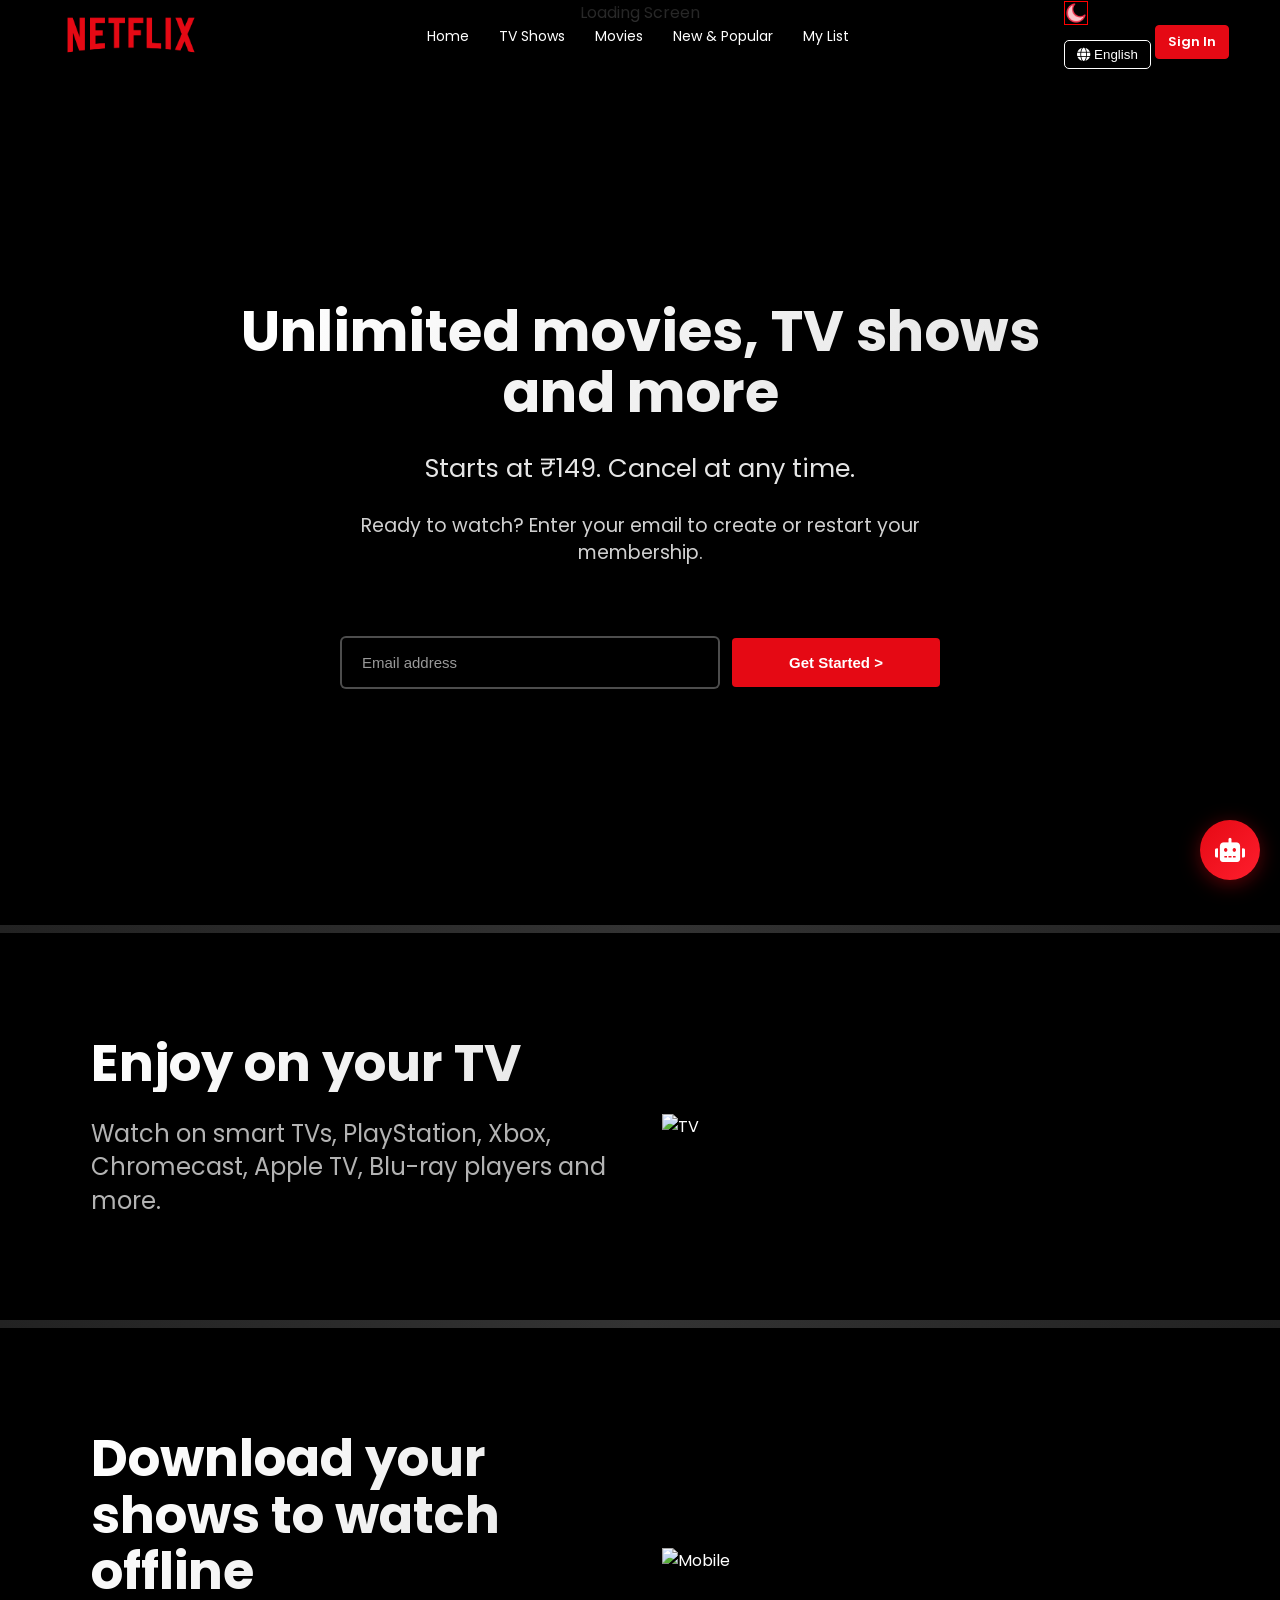
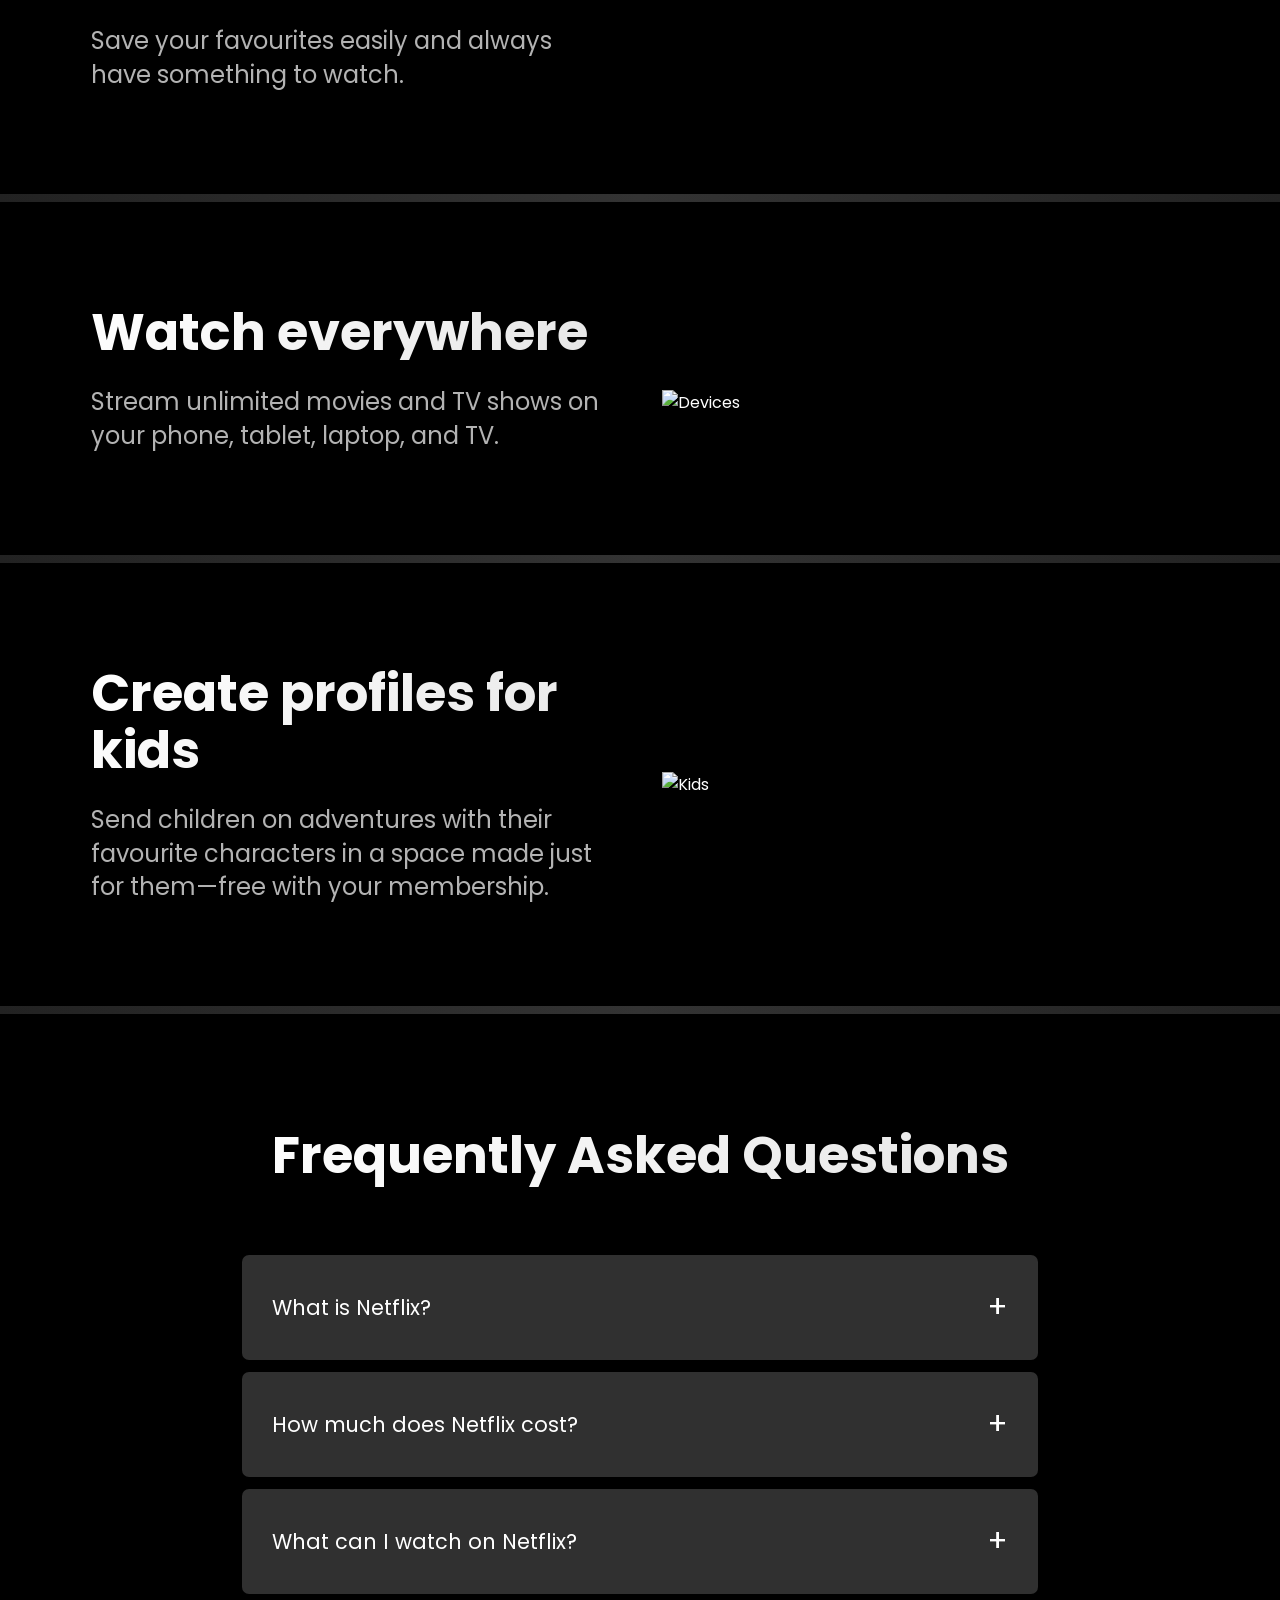
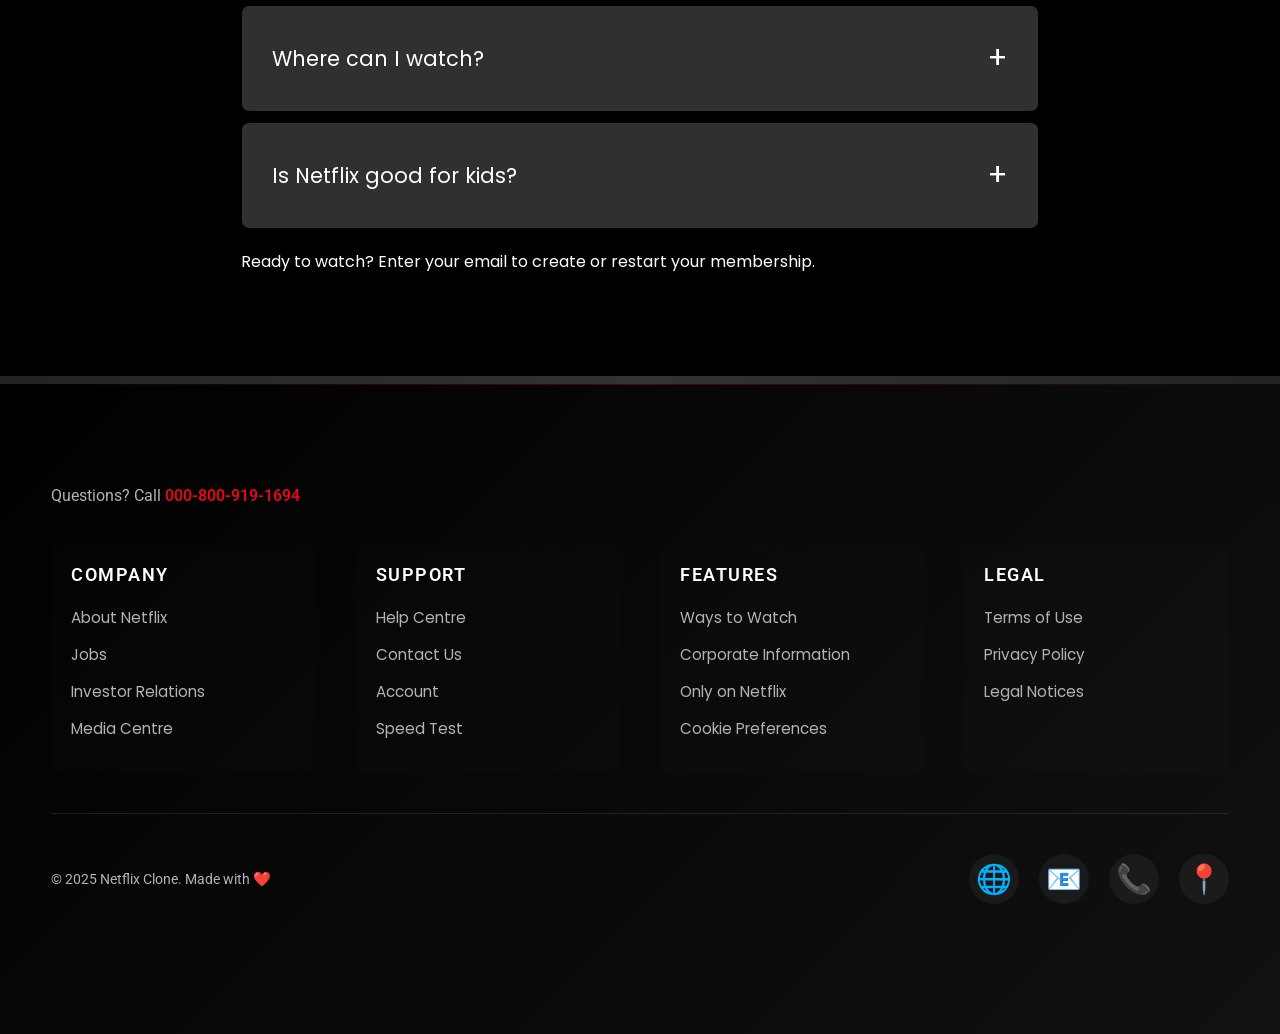
==== commit 8e49fd54: "Implemented comprehensive AI chatbot for the Netflix clone website" ====
--- a/index.html
+++ b/index.html
@@ -45,7 +45,7 @@
     </button>
     
     <!-- Desktop nav buttons -->
-    <div class="desktop-nav-buttons" style="display: flex; align-items: center; justify-content: center; gap: 5px;">
+    <div class="desktop-nav-buttons">
       <!-- Direct icon placement -->
       <img id="theme-toggle" src="darkmode.jpg" alt="Theme" style="width: 24px; height: 24px; cursor: pointer; margin-right: 15px;">
       
@@ -270,37 +270,6 @@
       <i class="fas fa-arrow-up"></i>
     </button>
 
-    <!-- CHAT BUTTON + POPUP -->
-<button id="chatBtn" class="back-to-top-progress chat-circle" aria-label="Open chat" title="Open chat">
-  <i class="fas fa-comments" aria-hidden="true"></i>
-  <svg viewBox="0 0 36 36" class="circular-progress" aria-hidden="true">
-    <path class="circle-bg" d="M18 2.0845 a 15.9155 15.9155 0 0 1 0 31.831 a 15.9155 15.9155 0 0 1 0 -31.831"/>
-    <path class="circle-progress" stroke-dasharray="0, 100" d="M18 2.0845 a 15.9155 15.9155 0 0 1 0 31.831 a 15.9155 15.9155 0 0 1 0 -31.831"/>
-  </svg>
-</button>
-
-<div id="chatPopup" class="chat-popup" role="dialog" aria-hidden="true" aria-label="Chat window">
-  <div class="chat-header">
-    <div class="header-left">
-      <img src="https://cdn-icons-png.flaticon.com/512/4712/4712104.png" alt="AI" class="chat-ai-pic" />
-      <div>
-        <div class="chat-title">AI Chatbot</div>
-        <div class="chat-sub">Movies • Ratings • Netflix plans</div>
-      </div>
-    </div>
-    <button id="chatClose" class="chat-close" aria-label="Close chat">&times;</button>
-  </div>
-
-  <div class="chat-body">
-    <div id="messages" class="messages"></div>
-
-    <div class="chat-input-row">
-      <input id="chatInput" type="text" placeholder="Ask about a movie, ask for recommendations, or 'Netflix plans'..." />
-      <button id="chatSend" aria-label="Send">Send</button>
-    </div>
-  </div>
-</div>
-
     <!-- Enhanced Footer -->
     <footer>
       <div class="footer-container">
@@ -310,8 +279,8 @@
           </p>
         </div>
 
-      
-          
+
+
           <div class="footer-links">
               <div class="footer-column" style="--i: 1">
                   <h4 data-aos="fade-up">Company</h4>
@@ -322,7 +291,7 @@
                       <li><a href="#">Media Centre</a></li>
                   </ul>
               </div>
-              
+
               <div class="footer-column" style="--i: 2">
                   <h4 data-aos="fade-up">Support</h4>
                   <ul data-aos="fade-up">
@@ -332,7 +301,7 @@
                       <li><a href="#">Speed Test</a></li>
                   </ul>
               </div>
-              
+
               <div class="footer-column" style="--i: 3">
                   <h4 data-aos="fade-up">Features</h4>
                   <ul data-aos="fade-up">
@@ -342,7 +311,7 @@
                       <li><a href="#">Cookie Preferences</a></li>
                   </ul>
               </div>
-              
+
               <div class="footer-column" style="--i: 4">
                   <h4 data-aos="fade-up">Legal</h4>
                   <ul data-aos="fade-up">
@@ -350,7 +319,7 @@
                       <li><a href="/Privacy/privacy.html">Privacy Policy</a></li>
                       <li><a href="/Legal Notices/legal.html">Legal Notices</a></li>
                   </ul>
-              </div> 
+              </div>
           </div>
         </div>
 
@@ -365,6 +334,28 @@
         </div>
       </div>
     </footer>
+
+    <!-- AI Chatbot -->
+    <div id="chatbot-container">
+      <div id="chatbot-toggle">
+        <i class="fas fa-robot"></i>
+      </div>
+      <div id="chatbot-window">
+        <div id="chatbot-header">
+          <span>Netflix AI Assistant</span>
+          <button id="chatbot-close">&times;</button>
+        </div>
+        <div id="chatbot-messages"></div>
+        <div id="chatbot-input-container">
+          <input type="text" id="chatbot-input" placeholder="Ask me anything about Netflix...">
+          <button id="chatbot-send"><i class="fas fa-paper-plane"></i></button>
+        </div>
+      </div>
+    </div>
+
+    <!-- Chatbot Styles and Scripts -->
+    <link rel="stylesheet" href="chatbot.css">
+    <script src="chatbot.js"></script>
 
     <script src="script.js"></script>
 <script src="https://unpkg.com/aos@2.3.1/dist/aos.js"></script>
@@ -393,89 +384,6 @@
       });
     }
   });
-
-  const chatBtn = document.getElementById('chatBtn');
-const chatPopup = document.getElementById('chatPopup');
-const chatClose = document.getElementById('chatClose');
-const messagesEl = document.getElementById('messages');
-const input = document.getElementById('chatInput');
-const sendBtn = document.getElementById('chatSend');
-
-// Toggle chat popup
-chatBtn.onclick = () => {
-  chatPopup.classList.toggle('open');
-  if (chatPopup.classList.contains('open')) input.focus();
-};
-chatClose.onclick = () => chatPopup.classList.remove('open');
-
-// Add a message to chat
-function addMessage(text, who = 'bot') {
-  const el = document.createElement('div');
-  el.className = `msg ${who}`;
-  el.innerHTML = `<div class="bubble">${text}</div>`;
-  messagesEl.appendChild(el);
-  messagesEl.scrollTop = messagesEl.scrollHeight;
-}
-
-// Typing effect function
-async function typeBotReply(replyEl, text, speed = 20) {
-  replyEl.innerHTML = "";
-  for (let i = 0; i < text.length; i++) {
-    replyEl.innerHTML += text[i];
-    messagesEl.scrollTop = messagesEl.scrollHeight;
-    await new Promise(r => setTimeout(r, speed));
-  }
-}
-
-// Optional: format reply for shorter & clean messages
-function formatBotReply(text) {
-  // You can shorten long replies or split by sentences
-  return text.replace(/\n/g, ' '); 
-}
-
-// Send user message and get bot reply
-async function sendMessage() {
-  const userText = input.value.trim();
-  if (!userText) return;
-
-  // Show user message
-  addMessage(userText, 'user');
-  input.value = '';
-
-  // Create bot bubble for typing effect
-  const typingEl = document.createElement('div');
-  typingEl.className = 'msg bot';
-  typingEl.innerHTML = `<div class="bubble"></div>`;
-  messagesEl.appendChild(typingEl);
-  const bubbleEl = typingEl.querySelector('.bubble');
-
-  try {
-    const res = await fetch('http://localhost:5000/api/message', {
-      method: 'POST',
-      headers: { 'Content-Type': 'application/json' },
-      body: JSON.stringify({ message: userText }),
-    });
-
-    const data = await res.json();
-    const botReply = data.reply ? formatBotReply(data.reply) : "Sorry, I didn't understand that.";
-
-    // Type out the bot reply
-    await typeBotReply(bubbleEl, botReply, 20); // adjust speed here
-  } catch (err) {
-    bubbleEl.innerHTML = 'Sorry — something went wrong.';
-    console.error(err);
-  }
-}
-
-// Event listeners
-sendBtn.onclick = sendMessage;
-input.addEventListener('keydown', (e) => {
-  if (e.key === 'Enter') sendMessage();
-});
-
-// Initial bot greeting
-addMessage("Hii! I'm your AI assistant. Ask me about movies, ratings, or Netflix plans.");
-
 </script>
   </body>
 </html>
--- a/chatbot.css
+++ b/chatbot.css
@@ -0,0 +1,224 @@
+/* Chatbot Styles */
+#chatbot-container {
+  position: fixed;
+  bottom: 20px;
+  right: 20px;
+  z-index: 1000;
+  font-family: 'Poppins', sans-serif;
+}
+
+#chatbot-toggle {
+  width: 60px;
+  height: 60px;
+  background: linear-gradient(135deg, #e50914, #ff1e2d);
+  border: none;
+  border-radius: 50%;
+  color: white;
+  font-size: 24px;
+  cursor: pointer;
+  box-shadow: 0 4px 20px rgba(229, 9, 20, 0.4);
+  transition: all 0.3s ease;
+  display: flex;
+  align-items: center;
+  justify-content: center;
+}
+
+#chatbot-toggle:hover {
+  transform: scale(1.1);
+  box-shadow: 0 6px 25px rgba(229, 9, 20, 0.6);
+}
+
+#chatbot-window {
+  position: absolute;
+  bottom: 80px;
+  right: 0;
+  width: 350px;
+  height: 500px;
+  background: var(--bg-secondary);
+  border-radius: 15px;
+  box-shadow: 0 10px 40px rgba(0, 0, 0, 0.3);
+  display: none;
+  flex-direction: column;
+  overflow: hidden;
+  border: 1px solid var(--border-color);
+}
+
+#chatbot-header {
+  background: linear-gradient(135deg, #e50914, #ff1e2d);
+  color: white;
+  padding: 15px 20px;
+  display: flex;
+  justify-content: space-between;
+  align-items: center;
+  font-weight: 600;
+}
+
+#chatbot-close {
+  background: none;
+  border: none;
+  color: white;
+  font-size: 20px;
+  cursor: pointer;
+  padding: 0;
+  width: 30px;
+  height: 30px;
+  display: flex;
+  align-items: center;
+  justify-content: center;
+  border-radius: 50%;
+  transition: background 0.3s ease;
+}
+
+#chatbot-close:hover {
+  background: rgba(255, 255, 255, 0.2);
+}
+
+#chatbot-messages {
+  flex: 1;
+  padding: 15px;
+  overflow-y: auto;
+  background: var(--bg-primary);
+  color: var(--text-primary);
+}
+
+.message {
+  margin-bottom: 15px;
+  padding: 10px 15px;
+  border-radius: 15px;
+  max-width: 80%;
+  word-wrap: break-word;
+}
+
+.message.user {
+  background: #e50914;
+  color: white;
+  margin-left: auto;
+  text-align: right;
+}
+
+.message.bot {
+  background: var(--bg-tertiary);
+  color: var(--text-primary);
+  border: 1px solid var(--border-color);
+}
+
+#chatbot-input-container {
+  display: flex;
+  padding: 15px;
+  background: var(--bg-secondary);
+  border-top: 1px solid var(--border-color);
+}
+
+#chatbot-input {
+  flex: 1;
+  padding: 10px 15px;
+  border: 2px solid var(--border-color);
+  border-radius: 25px;
+  background: var(--bg-primary);
+  color: var(--text-primary);
+  outline: none;
+  font-size: 14px;
+}
+
+#chatbot-input:focus {
+  border-color: #e50914;
+}
+
+#chatbot-send {
+  background: #e50914;
+  border: none;
+  color: white;
+  padding: 10px 15px;
+  border-radius: 50%;
+  cursor: pointer;
+  margin-left: 10px;
+  transition: all 0.3s ease;
+}
+
+#chatbot-send:hover {
+  background: #ff1e2d;
+  transform: scale(1.1);
+}
+
+/* Light theme adjustments */
+:root.light-theme #chatbot-window {
+  background: #f8f9fa;
+  border-color: rgba(0, 0, 0, 0.1);
+}
+
+:root.light-theme #chatbot-messages {
+  background: #ffffff;
+}
+
+:root.light-theme .message.bot {
+  background: #e9ecef;
+  color: #000000;
+  border-color: rgba(0, 0, 0, 0.1);
+}
+
+/* Mobile responsiveness */
+@media (max-width: 768px) {
+  #chatbot-container {
+    bottom: 15px;
+    right: 15px;
+  }
+
+  #chatbot-window {
+    width: calc(100vw - 30px);
+    height: 400px;
+    bottom: 85px;
+    right: -15px;
+  }
+
+  #chatbot-toggle {
+    width: 50px;
+    height: 50px;
+    font-size: 20px;
+  }
+}
+
+@media (max-width: 480px) {
+  #chatbot-window {
+    width: calc(100vw - 20px);
+    height: 350px;
+    bottom: 75px;
+    right: -10px;
+  }
+
+  #chatbot-toggle {
+    width: 45px;
+    height: 45px;
+    font-size: 18px;
+  }
+}
+
+/* Typing indicator */
+.typing-indicator {
+  display: flex;
+  align-items: center;
+  padding: 10px 15px;
+  margin-bottom: 15px;
+}
+
+.typing-indicator span {
+  height: 8px;
+  width: 8px;
+  background: #e50914;
+  border-radius: 50%;
+  display: inline-block;
+  margin: 0 2px;
+  animation: typing 1.4s infinite;
+}
+
+.typing-indicator span:nth-child(1) { animation-delay: 0s; }
+.typing-indicator span:nth-child(2) { animation-delay: 0.2s; }
+.typing-indicator span:nth-child(3) { animation-delay: 0.4s; }
+
+@keyframes typing {
+  0%, 60%, 100% {
+    transform: translateY(0);
+  }
+  30% {
+    transform: translateY(-10px);
+  }
+}
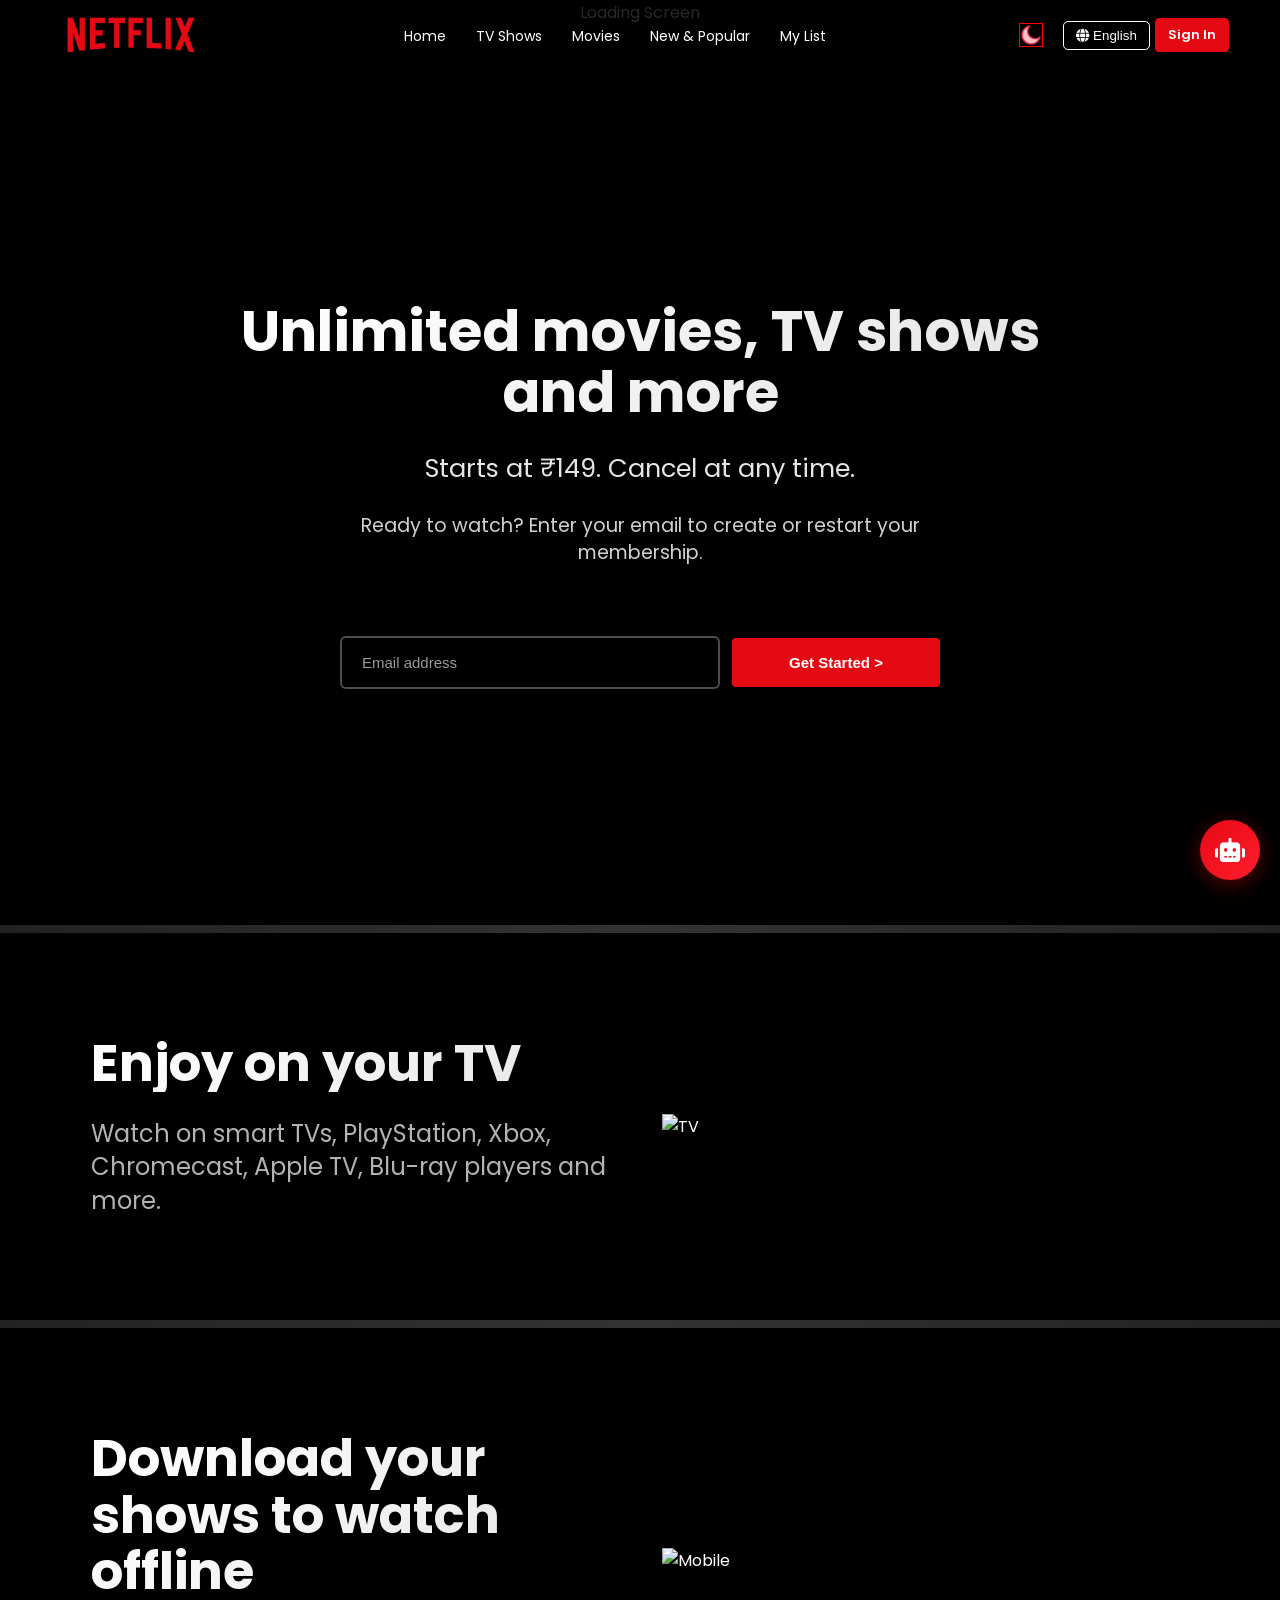
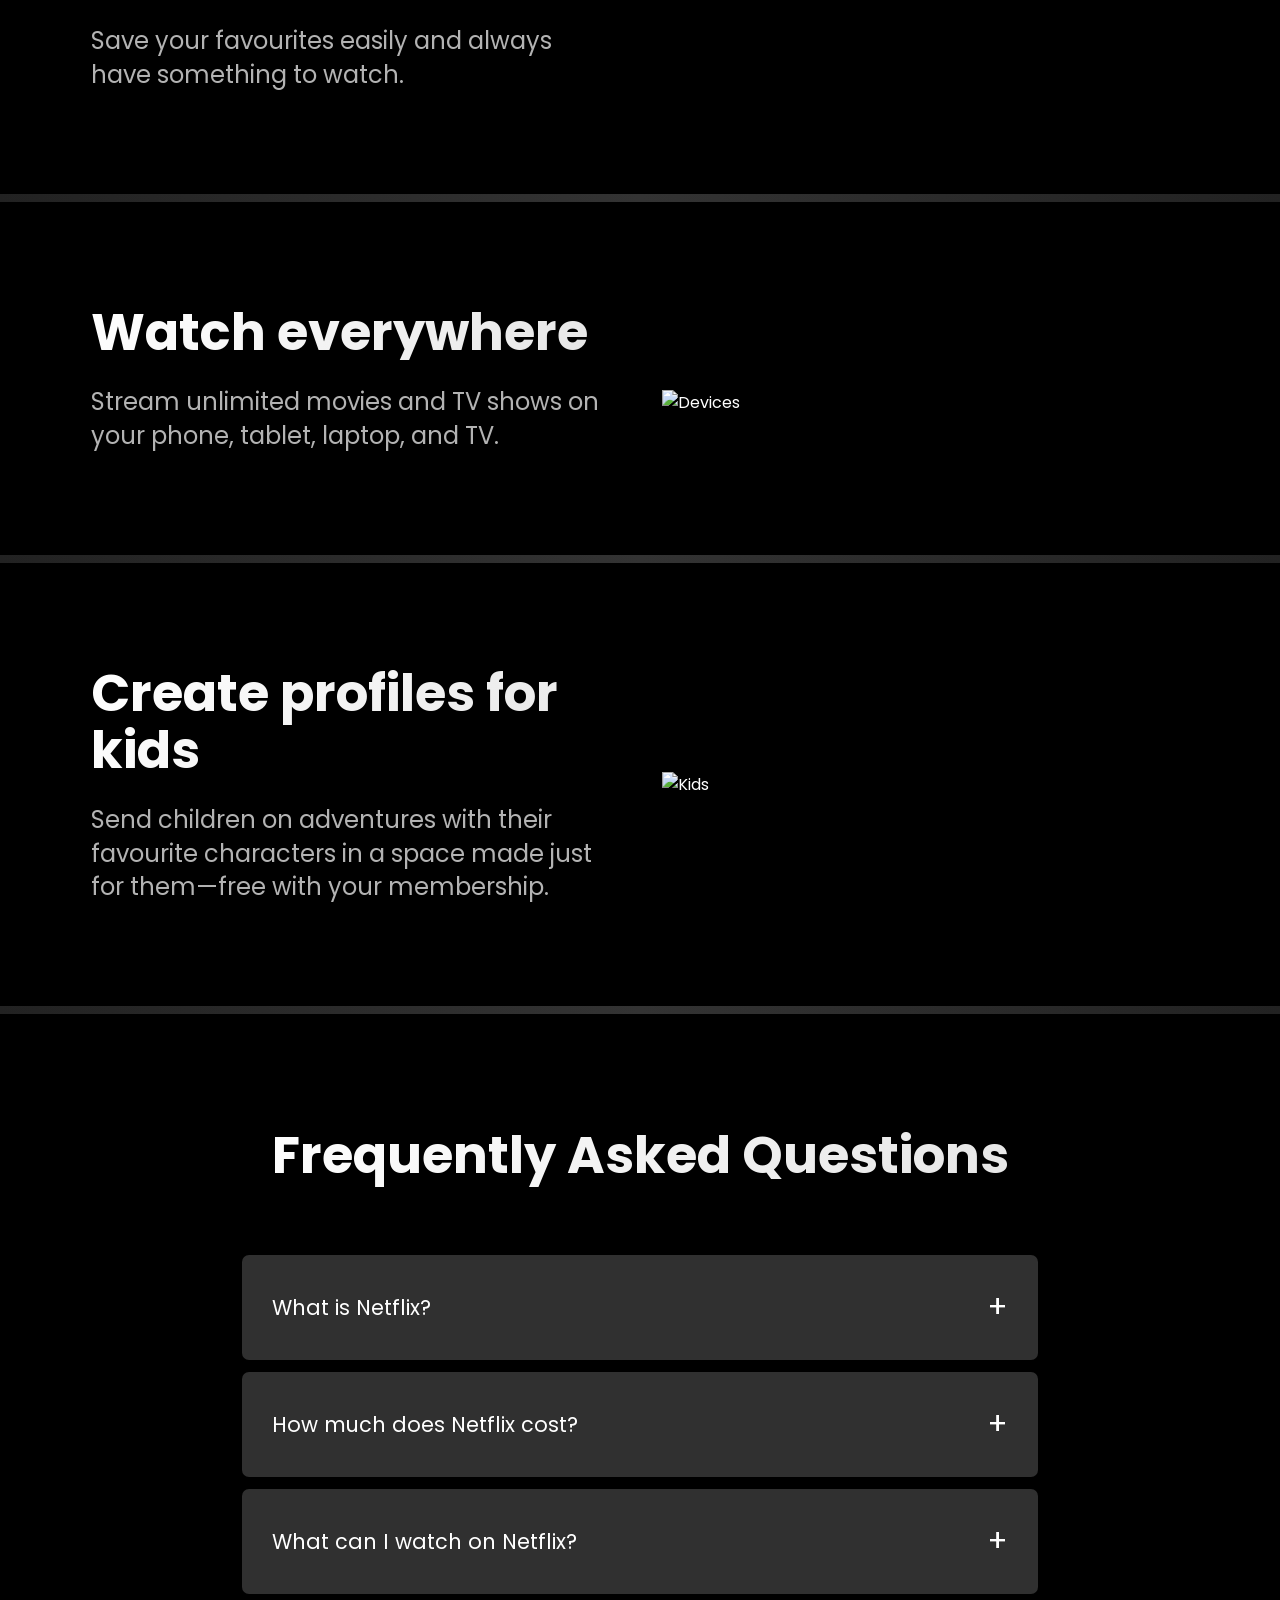
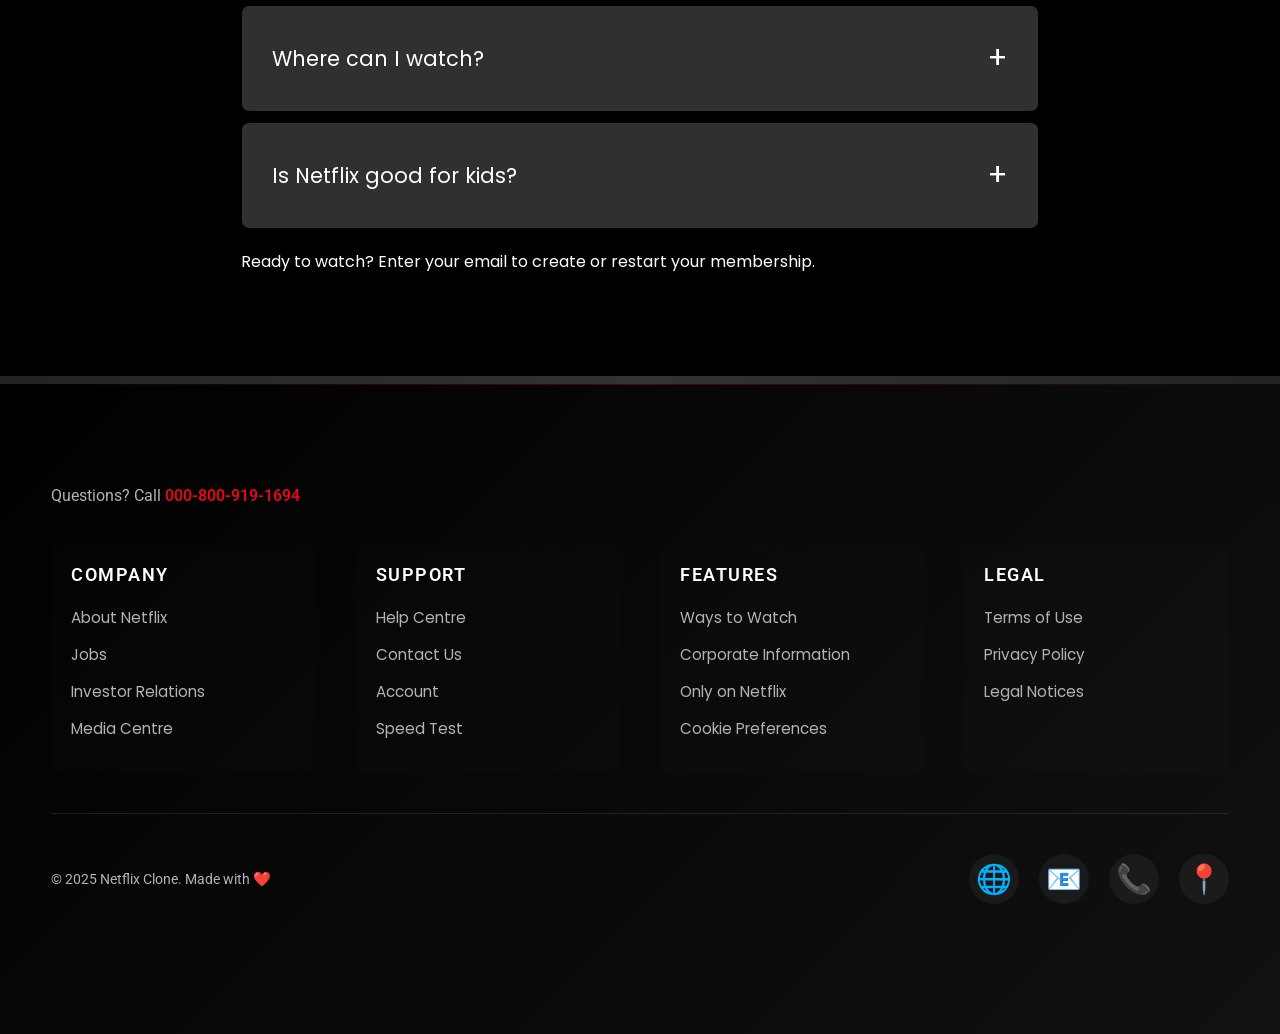
==== commit a04c8edb: "Merge pull request #224 from priyapathak39/feature/ai-bot Implemented comprehensive AI chatbot for t" ====
--- a/index.html
+++ b/index.html
@@ -45,7 +45,7 @@
     </button>
     
     <!-- Desktop nav buttons -->
-    <div class="desktop-nav-buttons">
+    <div class="desktop-nav-buttons" style="display: flex; align-items: center; justify-content: center; gap: 5px;">
       <!-- Direct icon placement -->
       <img id="theme-toggle" src="darkmode.jpg" alt="Theme" style="width: 24px; height: 24px; cursor: pointer; margin-right: 15px;">
       
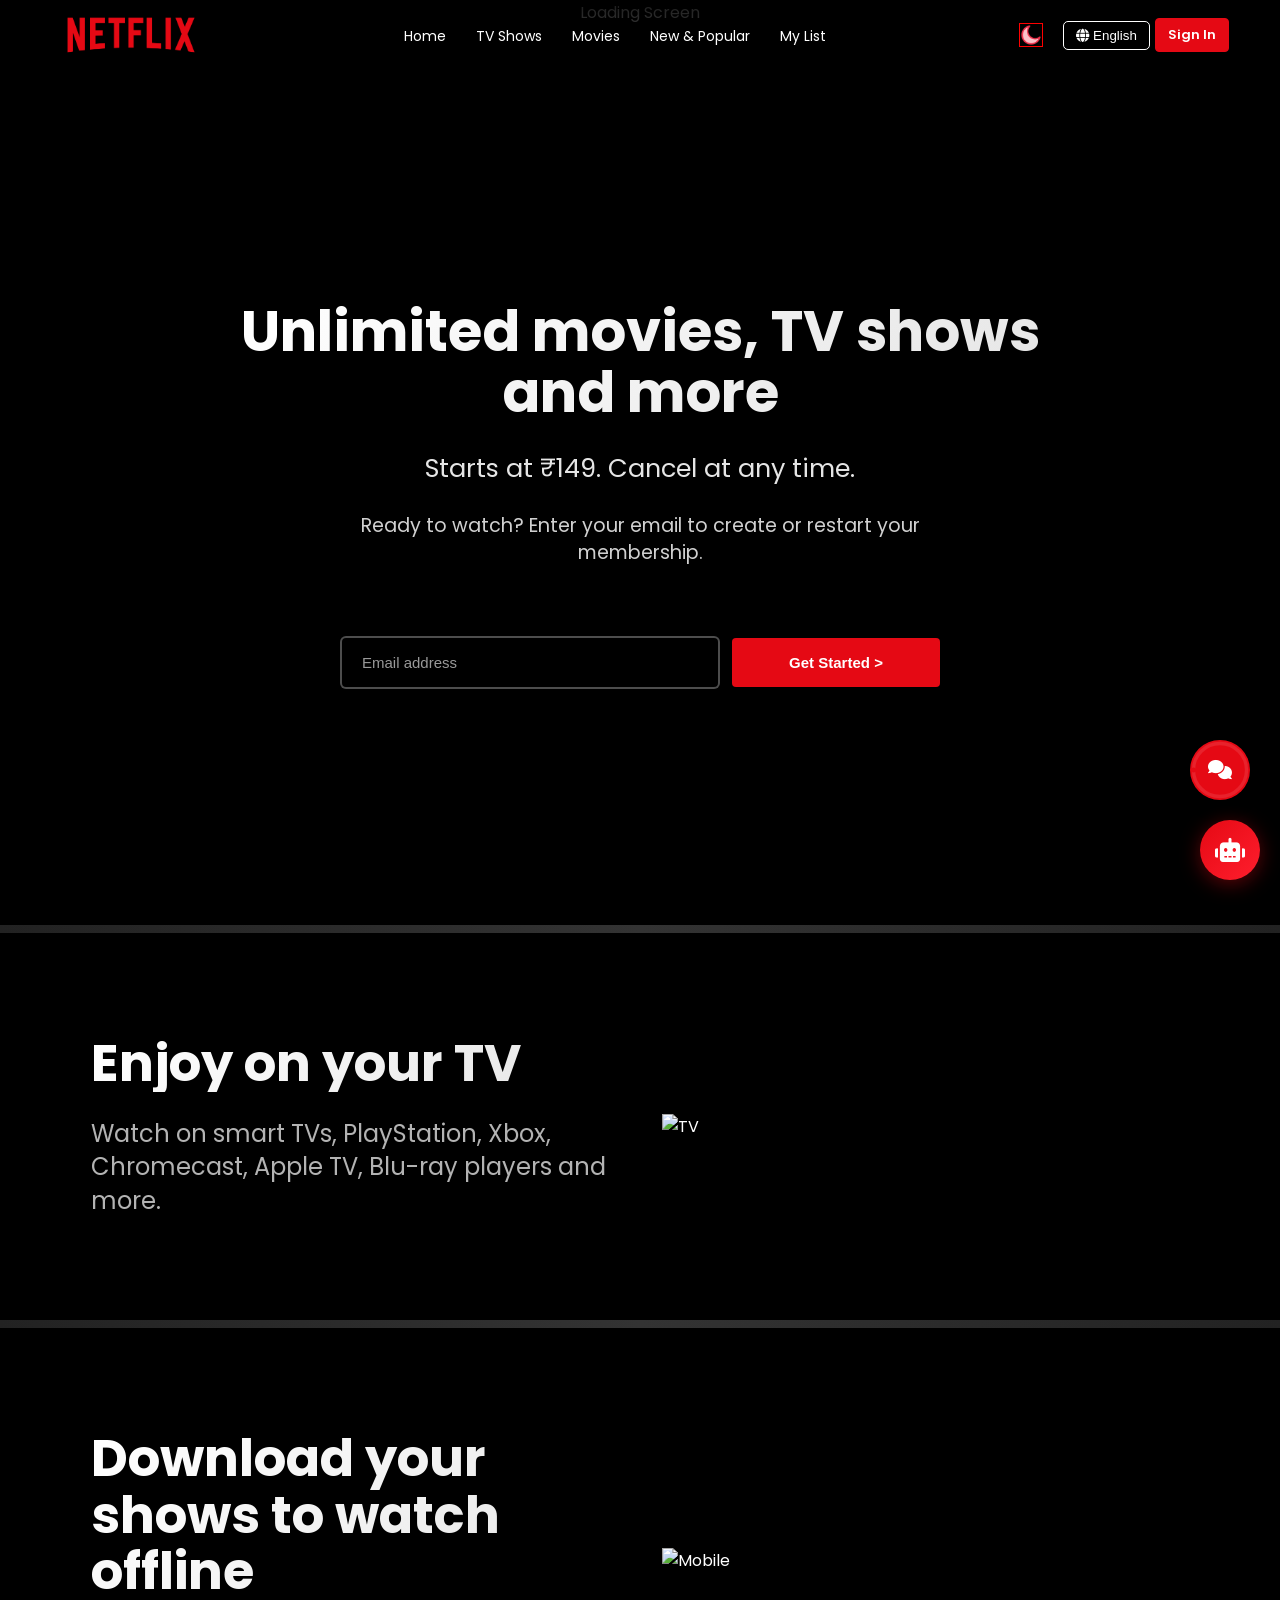
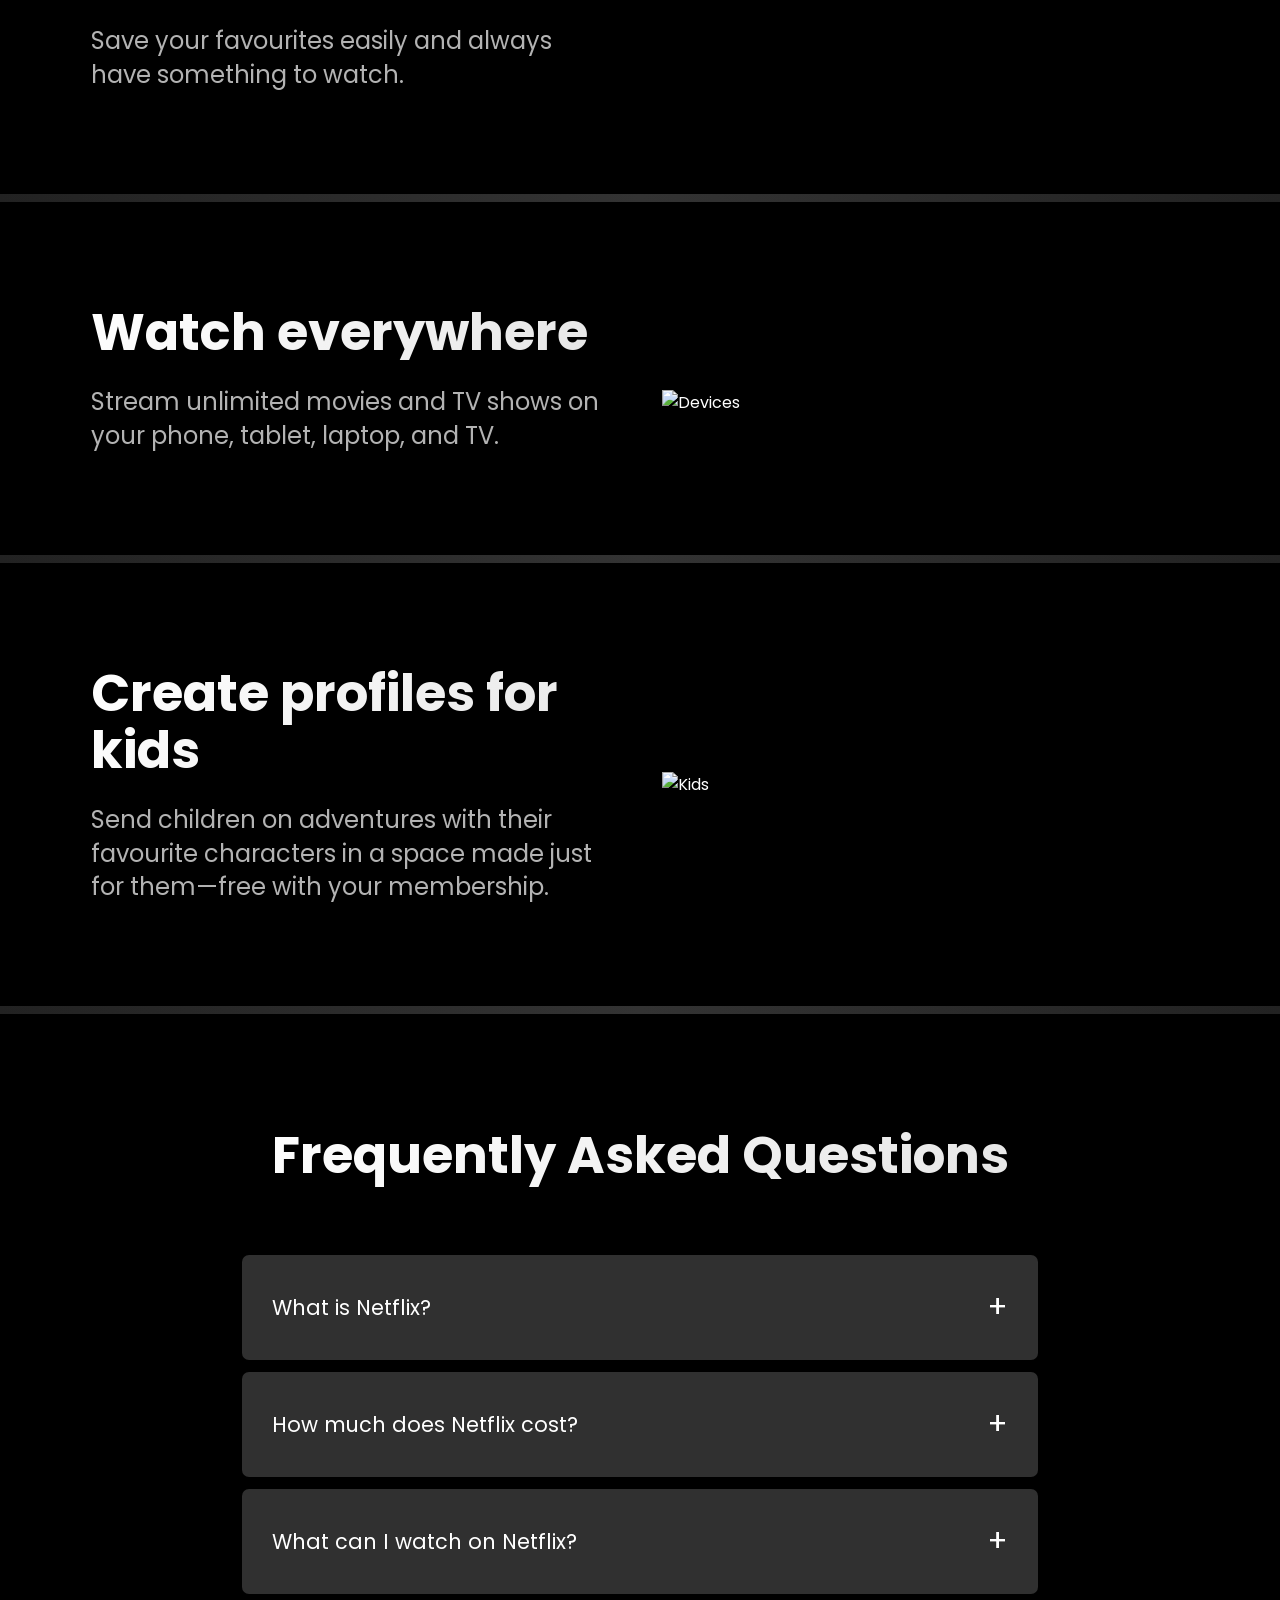
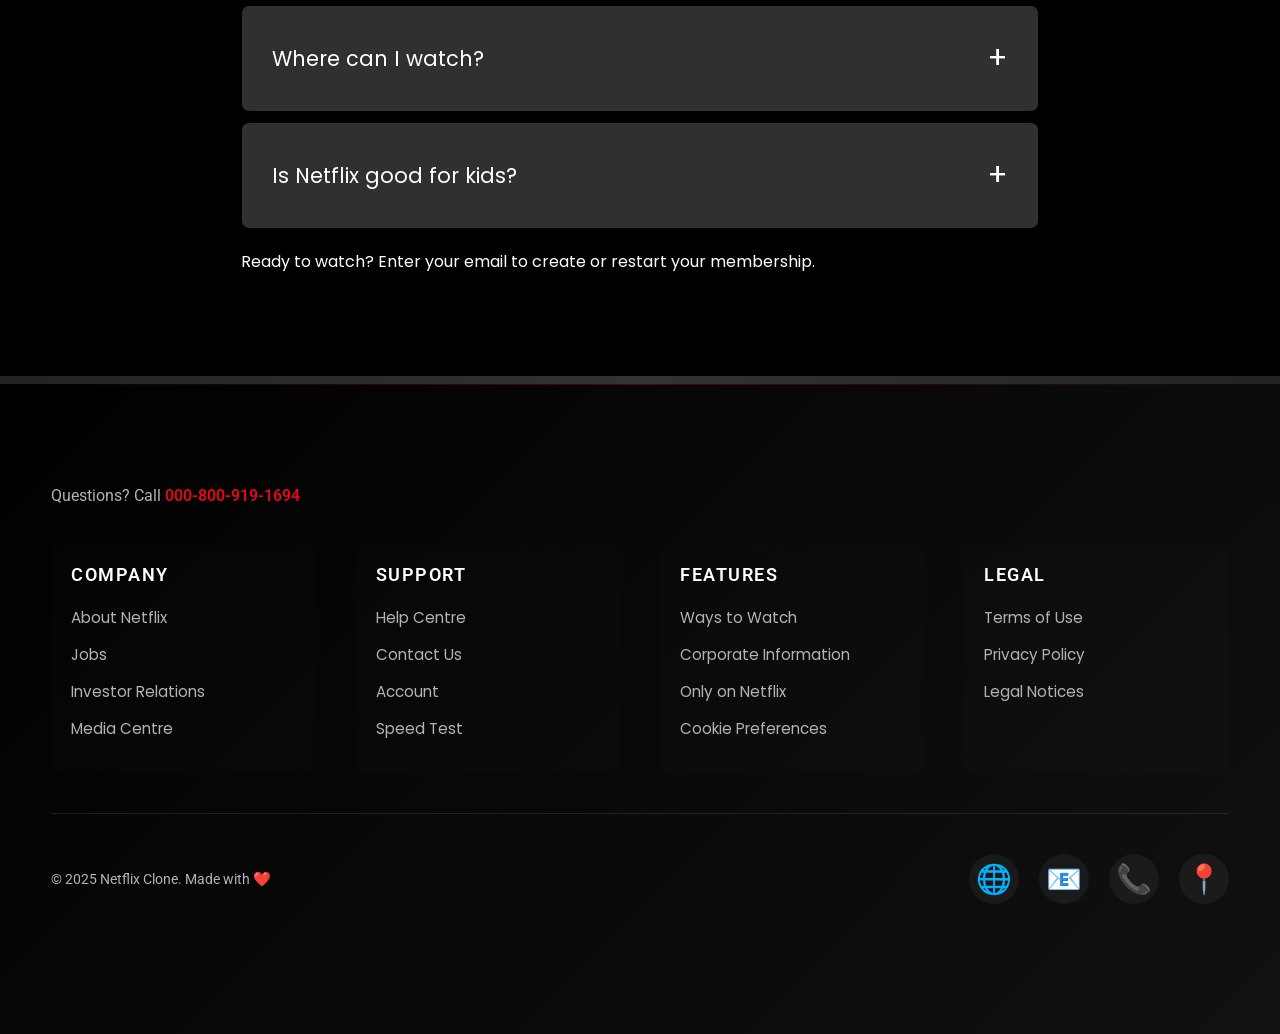
==== commit 7b9c5545: "Merge pull request #221 from RajputSneha17/bot Fix Issue #218 – Add Gemini Chatbot Server" ====
--- a/index.html
+++ b/index.html
@@ -270,6 +270,37 @@
       <i class="fas fa-arrow-up"></i>
     </button>
 
+    <!-- CHAT BUTTON + POPUP -->
+<button id="chatBtn" class="back-to-top-progress chat-circle" aria-label="Open chat" title="Open chat">
+  <i class="fas fa-comments" aria-hidden="true"></i>
+  <svg viewBox="0 0 36 36" class="circular-progress" aria-hidden="true">
+    <path class="circle-bg" d="M18 2.0845 a 15.9155 15.9155 0 0 1 0 31.831 a 15.9155 15.9155 0 0 1 0 -31.831"/>
+    <path class="circle-progress" stroke-dasharray="0, 100" d="M18 2.0845 a 15.9155 15.9155 0 0 1 0 31.831 a 15.9155 15.9155 0 0 1 0 -31.831"/>
+  </svg>
+</button>
+
+<div id="chatPopup" class="chat-popup" role="dialog" aria-hidden="true" aria-label="Chat window">
+  <div class="chat-header">
+    <div class="header-left">
+      <img src="https://cdn-icons-png.flaticon.com/512/4712/4712104.png" alt="AI" class="chat-ai-pic" />
+      <div>
+        <div class="chat-title">AI Chatbot</div>
+        <div class="chat-sub">Movies • Ratings • Netflix plans</div>
+      </div>
+    </div>
+    <button id="chatClose" class="chat-close" aria-label="Close chat">&times;</button>
+  </div>
+
+  <div class="chat-body">
+    <div id="messages" class="messages"></div>
+
+    <div class="chat-input-row">
+      <input id="chatInput" type="text" placeholder="Ask about a movie, ask for recommendations, or 'Netflix plans'..." />
+      <button id="chatSend" aria-label="Send">Send</button>
+    </div>
+  </div>
+</div>
+
     <!-- Enhanced Footer -->
     <footer>
       <div class="footer-container">
@@ -384,6 +415,89 @@
       });
     }
   });
+
+const chatBtn = document.getElementById('chatBtn');
+const chatPopup = document.getElementById('chatPopup');
+const chatClose = document.getElementById('chatClose');
+const messagesEl = document.getElementById('messages');
+const input = document.getElementById('chatInput');
+const sendBtn = document.getElementById('chatSend');
+
+// Toggle chat popup
+chatBtn.onclick = () => {
+  chatPopup.classList.toggle('open');
+  if (chatPopup.classList.contains('open')) input.focus();
+};
+chatClose.onclick = () => chatPopup.classList.remove('open');
+
+// Add a message to chat
+function addMessage(text, who = 'bot') {
+  const el = document.createElement('div');
+  el.className = `msg ${who}`;
+  el.innerHTML = `<div class="bubble">${text}</div>`;
+  messagesEl.appendChild(el);
+  messagesEl.scrollTop = messagesEl.scrollHeight;
+}
+
+// Typing effect function
+async function typeBotReply(replyEl, text, speed = 20) {
+  replyEl.innerHTML = "";
+  for (let i = 0; i < text.length; i++) {
+    replyEl.innerHTML += text[i];
+    messagesEl.scrollTop = messagesEl.scrollHeight;
+    await new Promise(r => setTimeout(r, speed));
+  }
+}
+
+// Optional: format reply for shorter & clean messages
+function formatBotReply(text) {
+  // You can shorten long replies or split by sentences
+  return text.replace(/\n/g, ' '); 
+}
+
+// Send user message and get bot reply
+async function sendMessage() {
+  const userText = input.value.trim();
+  if (!userText) return;
+
+  // Show user message
+  addMessage(userText, 'user');
+  input.value = '';
+
+  // Create bot bubble for typing effect
+  const typingEl = document.createElement('div');
+  typingEl.className = 'msg bot';
+  typingEl.innerHTML = `<div class="bubble"></div>`;
+  messagesEl.appendChild(typingEl);
+  const bubbleEl = typingEl.querySelector('.bubble');
+
+  try {
+    const res = await fetch('https://gemini-wt2r.onrender.com/api/message', {
+      method: 'POST',
+      headers: { 'Content-Type': 'application/json' },
+      body: JSON.stringify({ message: userText }),
+    });
+
+    const data = await res.json();
+    const botReply = data.reply ? formatBotReply(data.reply) : "Sorry, I didn't understand that.";
+
+    // Type out the bot reply
+    await typeBotReply(bubbleEl, botReply, 20); // adjust speed here
+  } catch (err) {
+    bubbleEl.innerHTML = 'Sorry — something went wrong.';
+    console.error(err);
+  }
+}
+
+// Event listeners
+sendBtn.onclick = sendMessage;
+input.addEventListener('keydown', (e) => {
+  if (e.key === 'Enter') sendMessage();
+});
+
+// Initial bot greeting
+addMessage("Hii! I'm your AI assistant. Ask me about movies, ratings, or Netflix plans.");
+
 </script>
   </body>
 </html>
